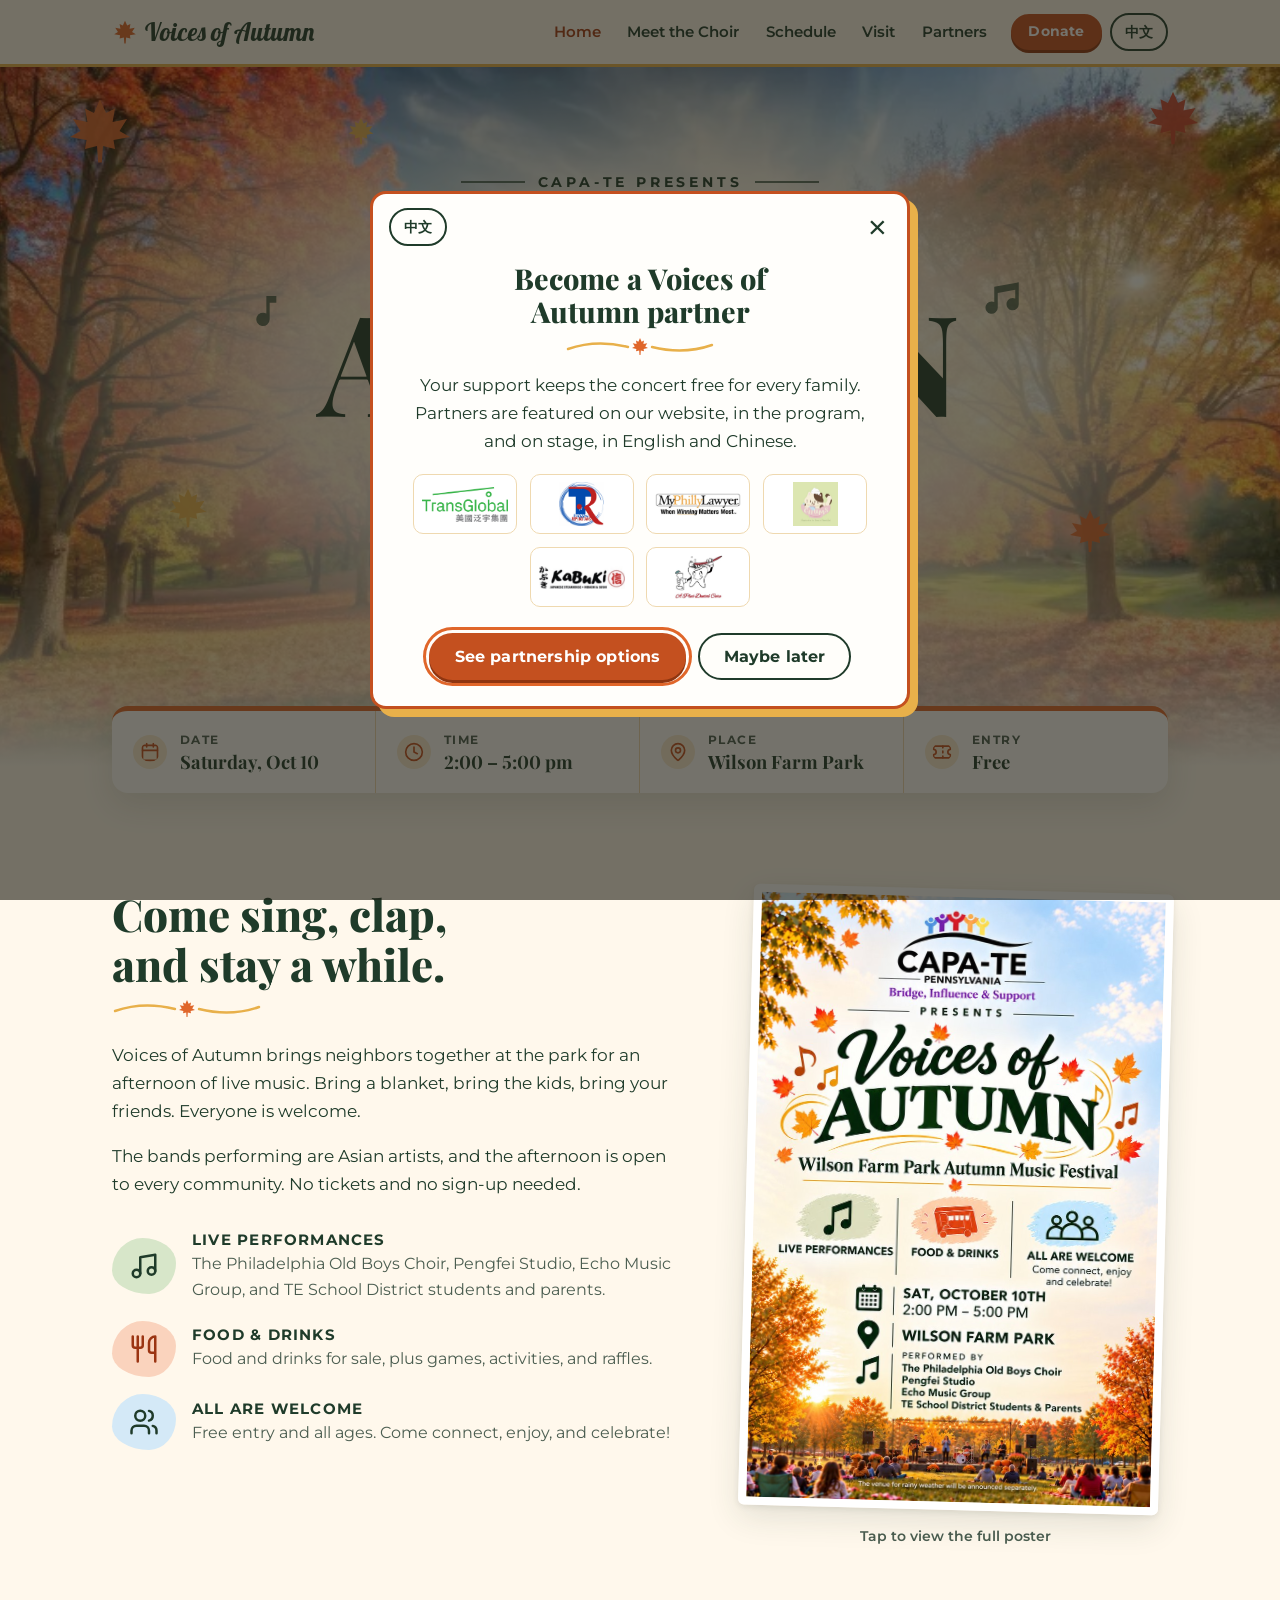
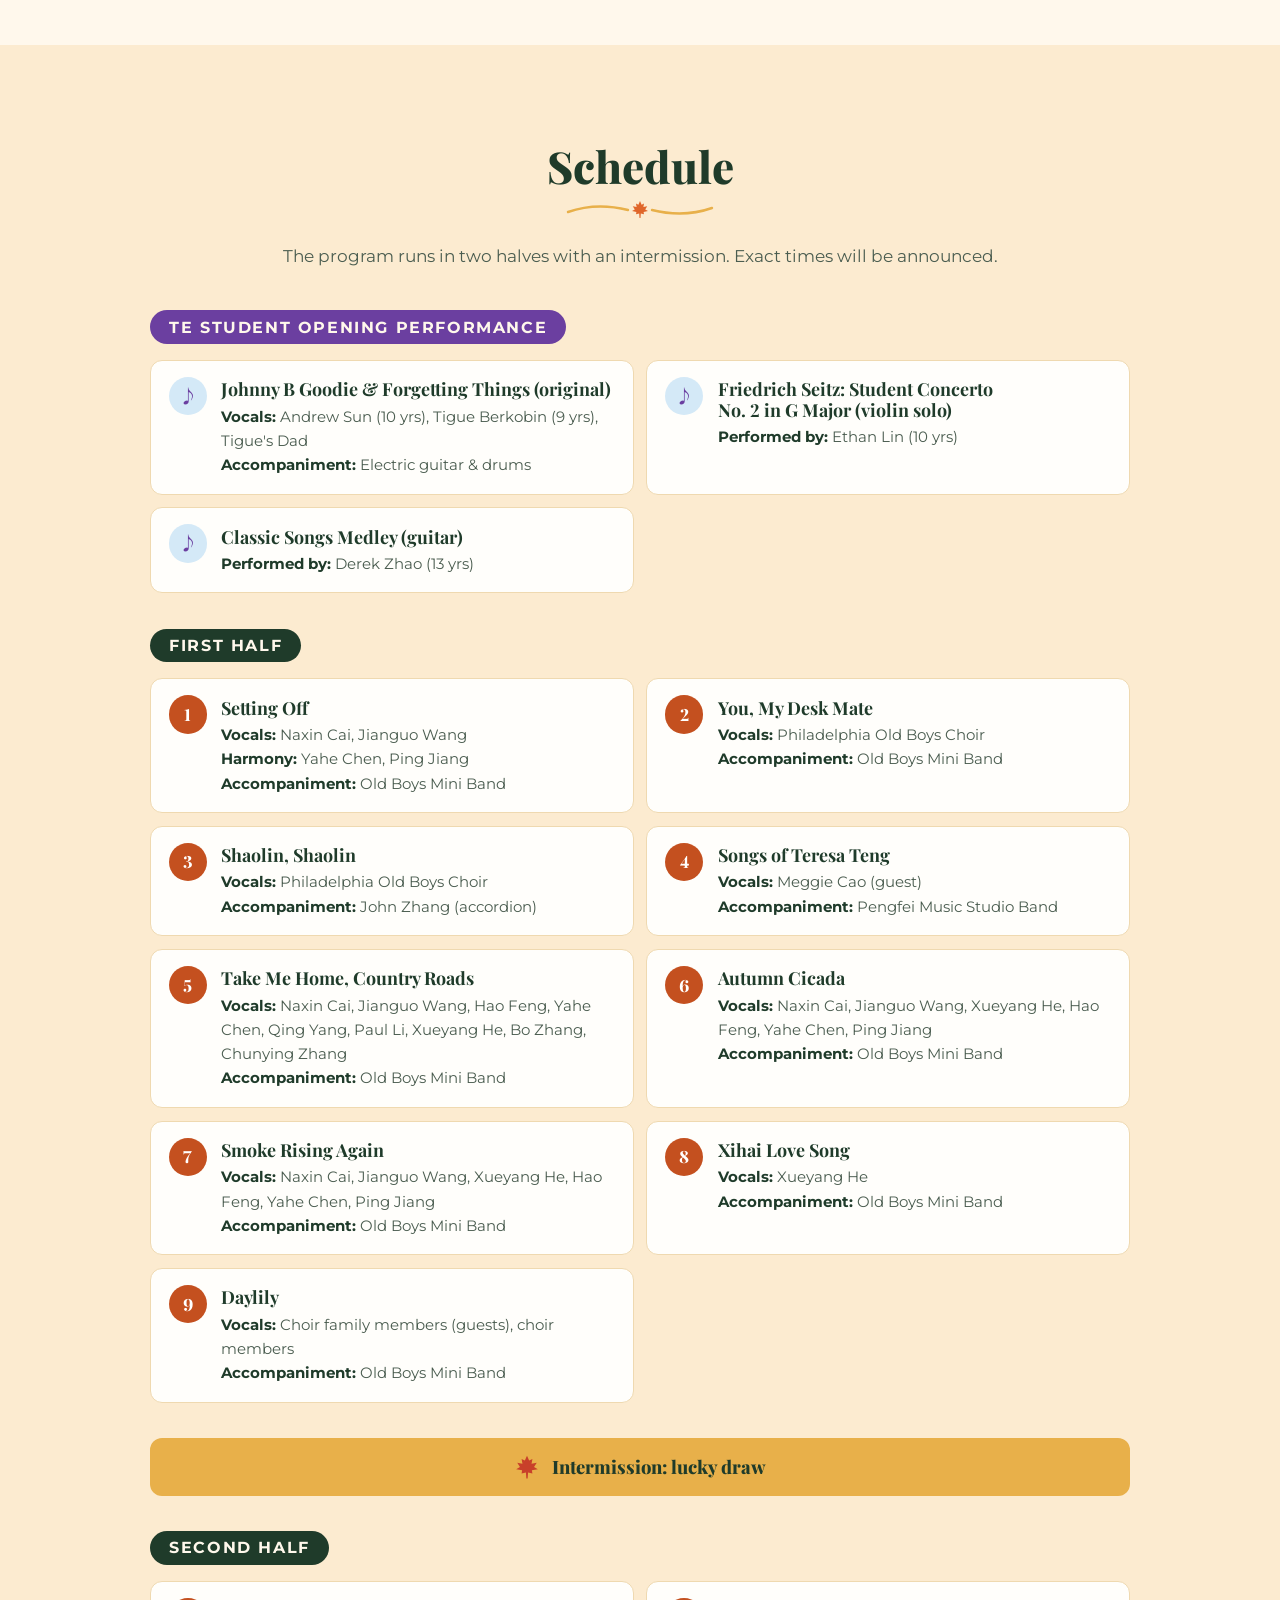
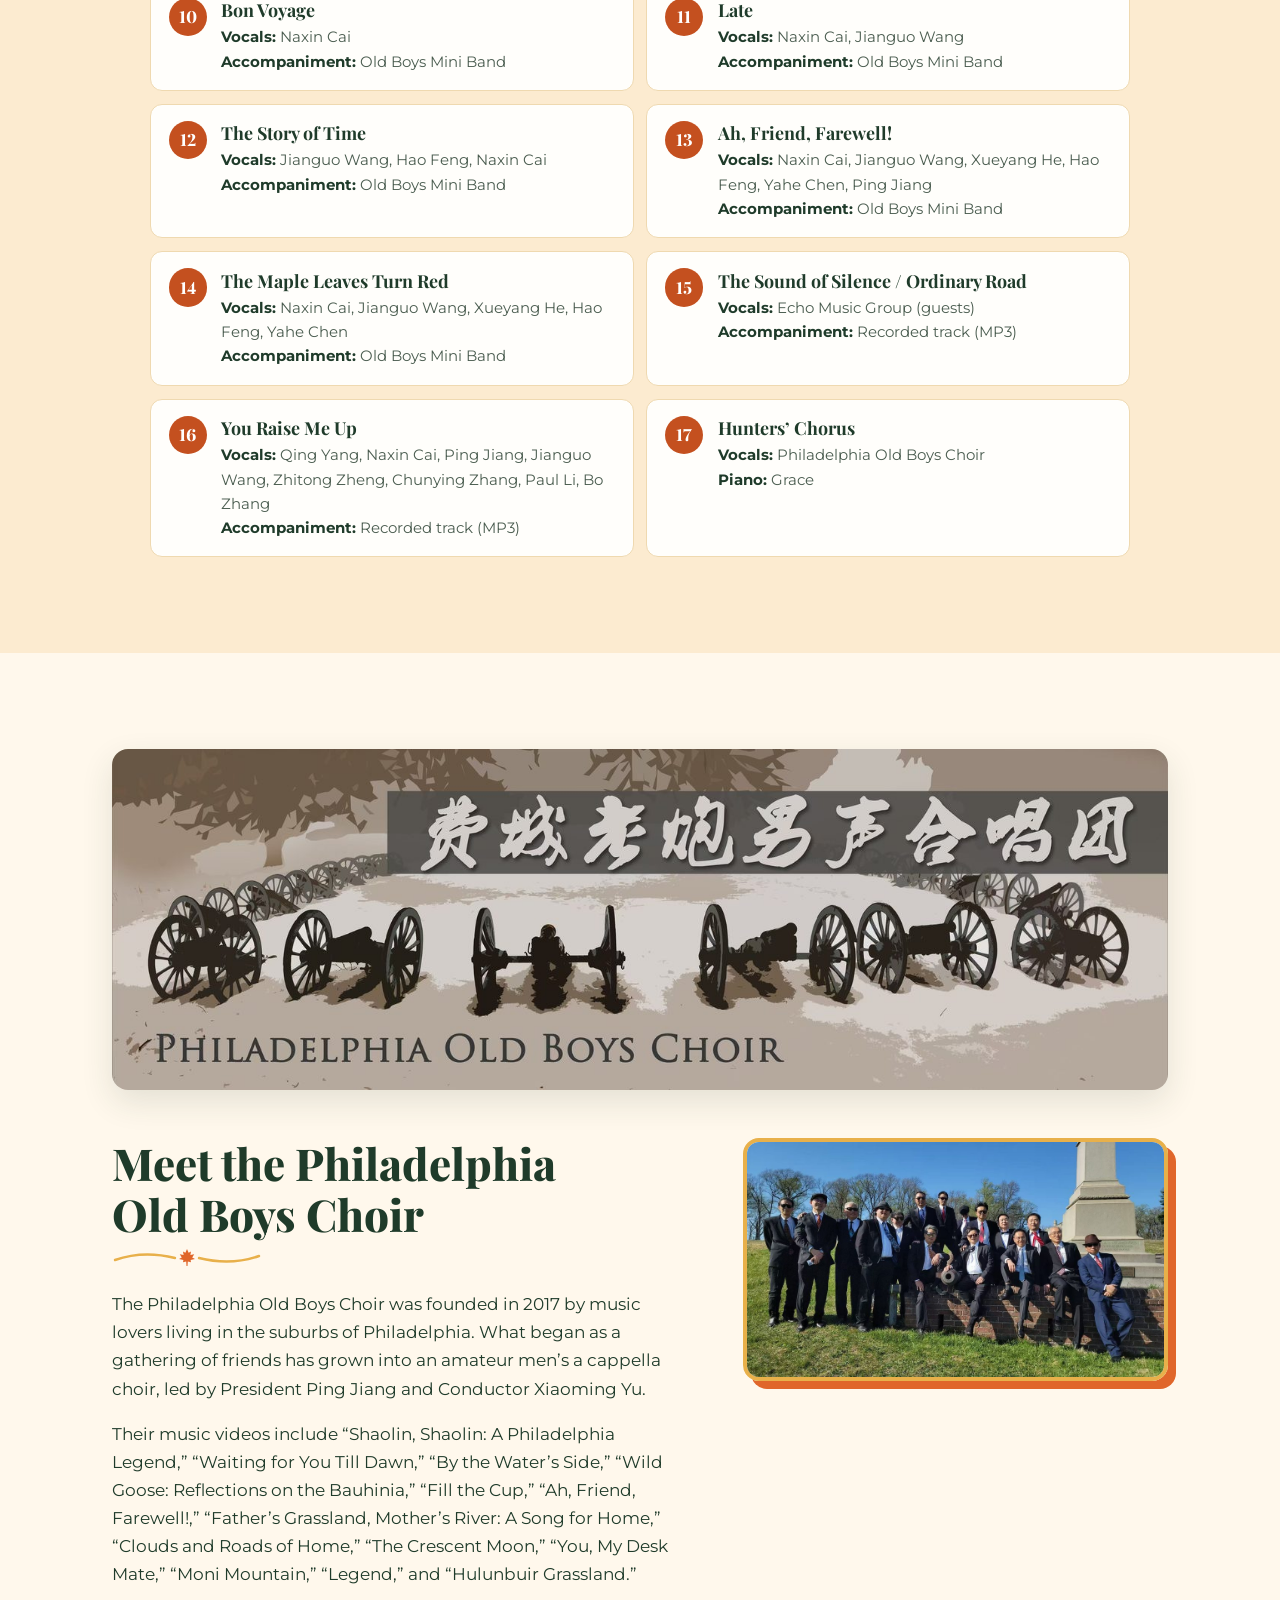
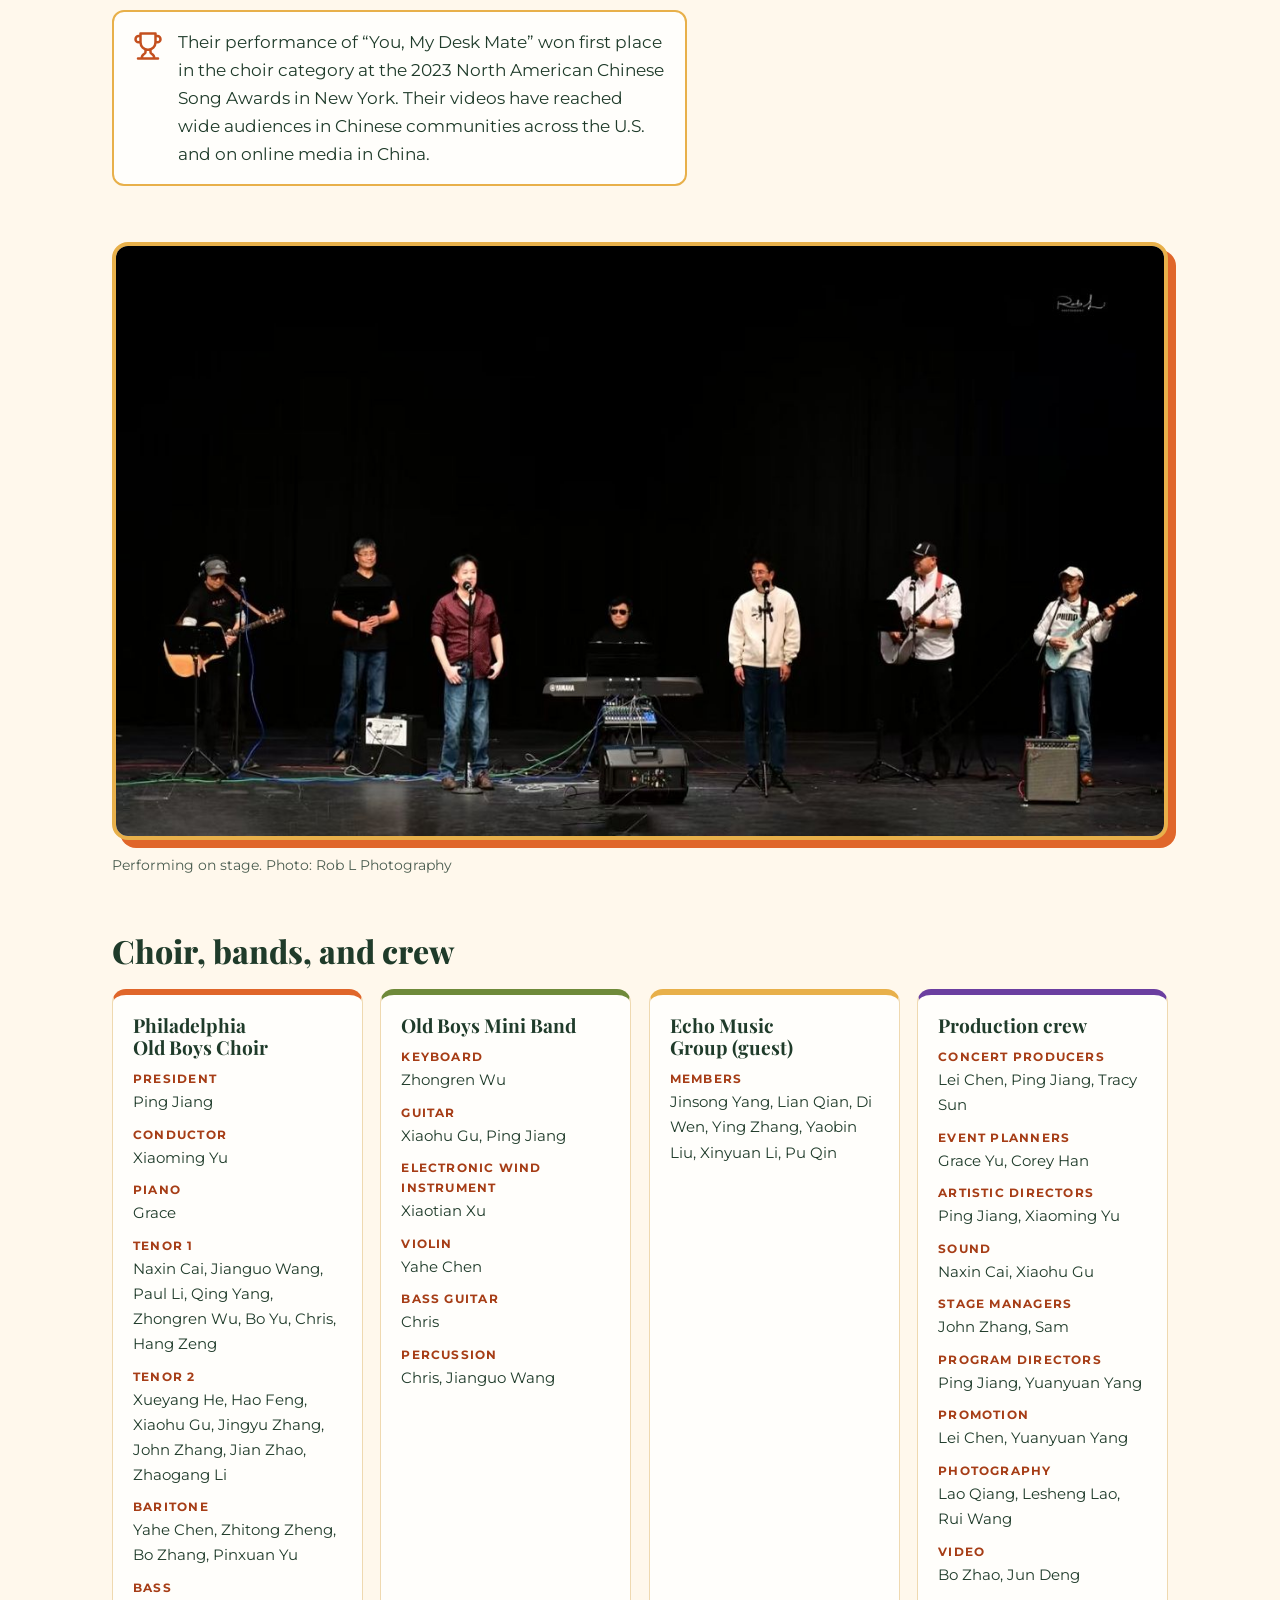
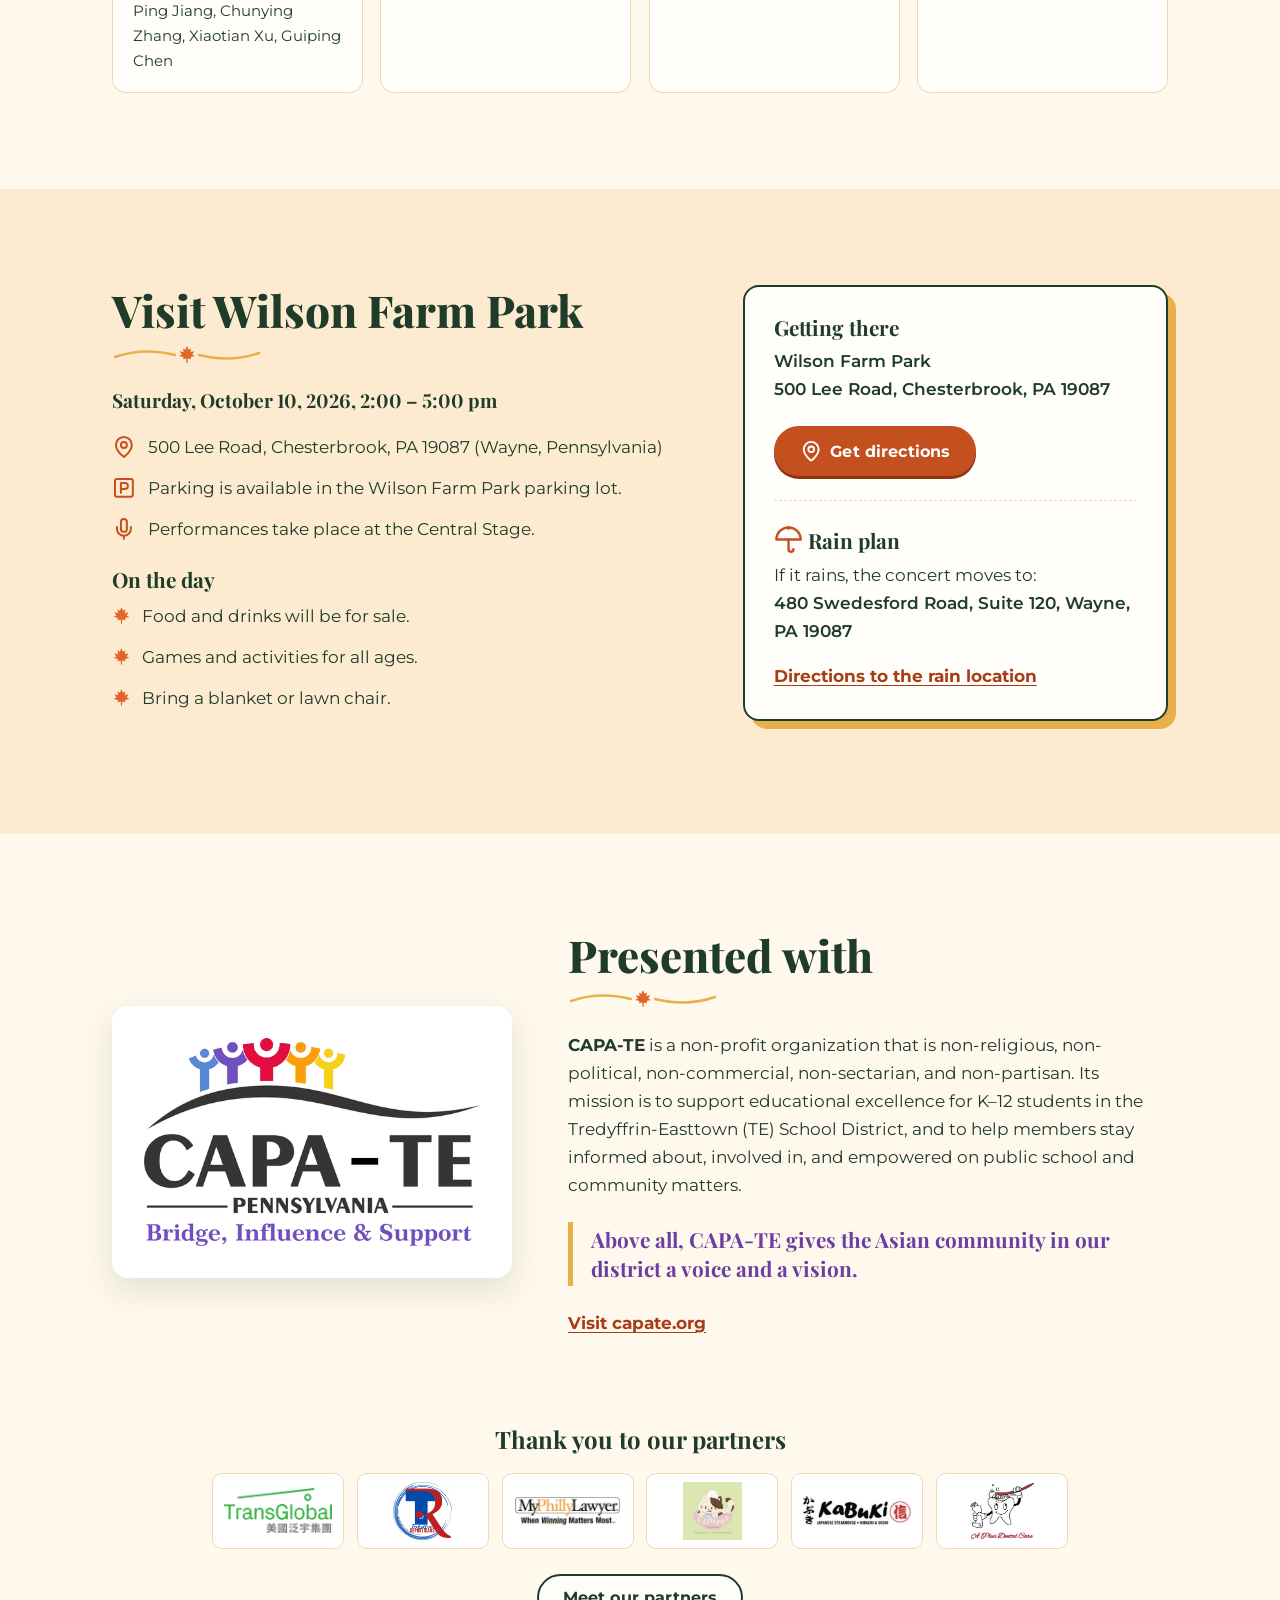
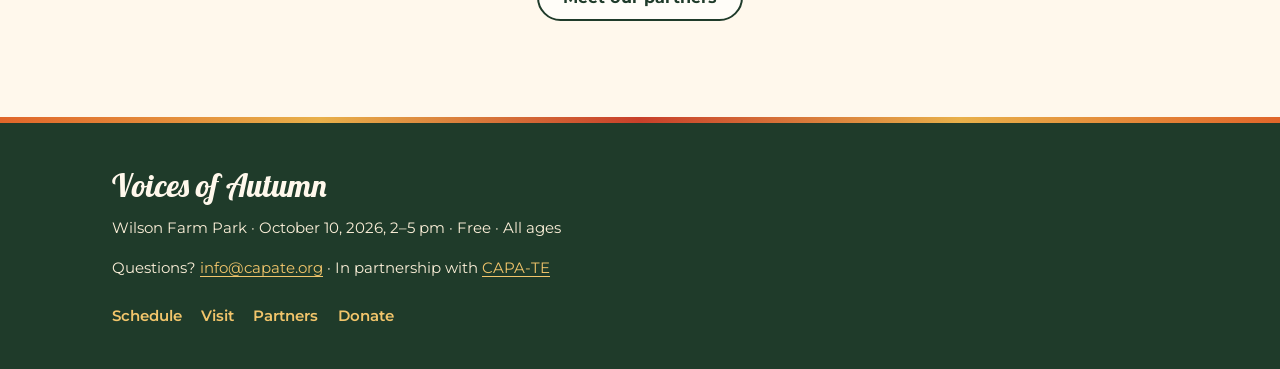
==== index.html @ 76d1da3c "Rebuild Voices of Autumn site as a bilingual static mini-site Rebuilds the single-file event page as" ====
<!DOCTYPE html>
<html lang="en">
<head>
<meta charset="utf-8">
<meta name="viewport" content="width=device-width, initial-scale=1">
<title data-i18n="title.home">Voices of Autumn – Community Concert at Wilson Farm Park</title>
<meta name="description" content="Voices of Autumn: a free community concert for all ages at Wilson Farm Park, Chesterbrook PA. Saturday, October 10, 2026, 2–5 pm. Presented by CAPA-TE.">
<meta property="og:type" content="website">
<meta property="og:title" content="Voices of Autumn – Free Community Concert">
<meta property="og:description" content="Sat, Oct 10, 2026, 2–5 pm at Wilson Farm Park, Chesterbrook PA. Free for all ages. Presented by CAPA-TE.">
<meta property="og:image" content="https://capate.org/voices-of-autumn/images/poster.jpg">
<meta name="twitter:card" content="summary_large_image">
<meta name="theme-color" content="#fff8ec">
<link rel="icon" href="images/favicon.svg" type="image/svg+xml">
<script>
  (function (d) {
    d.classList.add('js');
    try {
      var l = new URLSearchParams(location.search).get('lang') || localStorage.getItem('voa-lang');
      if (l === 'zh') { d.lang = 'zh-Hans'; d.classList.add('i18n-wait'); setTimeout(function () { d.classList.remove('i18n-wait'); }, 1500); }
    } catch (e) {}
  })(document.documentElement);
</script>
<link rel="preconnect" href="https://fonts.googleapis.com">
<link rel="preconnect" href="https://fonts.gstatic.com" crossorigin>
<link rel="stylesheet" href="https://fonts.googleapis.com/css2?family=Lobster&family=Ma+Shan+Zheng&family=Montserrat:wght@400;500;600;700&family=Noto+Serif+SC:wght@600;700;900&family=Playfair+Display:wght@700;800;900&display=swap">
<link rel="stylesheet" href="css/style.css">
<script src="js/i18n.js" defer></script>
<script src="js/program.js" defer></script>
<script src="js/main.js" defer></script>
</head>
<body data-page="home">
<svg width="0" height="0" style="position:absolute" aria-hidden="true" focusable="false">
  <symbol id="i-leaf" viewBox="0 0 24 24"><path d="M12 1.5L14 6L17 4.5L16.2 9L21 8L18.5 12L22 14L16.5 15L17 18L13 17L12.6 22.5H11.4L11 17L7 18L7.5 15L2 14L5.5 12L3 8L7.8 9L7 4.5L10 6Z"/></symbol>
  <symbol id="i-note" viewBox="0 0 24 24"><path d="M14 3v10.55A4 4 0 1 0 16 17V7h4V3z"/></symbol>
  <symbol id="i-notes" viewBox="0 0 24 24"><path d="M21 3v12.5a3.5 3.5 0 1 1-2-3.16V7.3L9 9.1v8.4a3.5 3.5 0 1 1-2-3.16V5.5z"/></symbol>
  <symbol id="i-cal" viewBox="0 0 24 24" fill="none" stroke="currentColor" stroke-width="2" stroke-linecap="round" stroke-linejoin="round"><rect width="18" height="18" x="3" y="4" rx="2"/><path d="M16 2v4M8 2v4M3 10h18"/></symbol>
  <symbol id="i-clock" viewBox="0 0 24 24" fill="none" stroke="currentColor" stroke-width="2" stroke-linecap="round" stroke-linejoin="round"><circle cx="12" cy="12" r="10"/><path d="M12 6v6l4 2"/></symbol>
  <symbol id="i-pin" viewBox="0 0 24 24" fill="none" stroke="currentColor" stroke-width="2" stroke-linecap="round" stroke-linejoin="round"><path d="M20 10c0 5-5.5 10.2-7.4 11.8a1 1 0 0 1-1.2 0C9.5 20.2 4 15 4 10a8 8 0 0 1 16 0"/><circle cx="12" cy="10" r="3"/></symbol>
  <symbol id="i-ticket" viewBox="0 0 24 24" fill="none" stroke="currentColor" stroke-width="2" stroke-linecap="round" stroke-linejoin="round"><path d="M2 9a3 3 0 0 1 0 6v2a2 2 0 0 0 2 2h16a2 2 0 0 0 2-2v-2a3 3 0 0 1 0-6V7a2 2 0 0 0-2-2H4a2 2 0 0 0-2 2Z"/><path d="M13 5v2M13 17v2M13 11v2"/></symbol>
  <symbol id="i-music" viewBox="0 0 24 24" fill="none" stroke="currentColor" stroke-width="2" stroke-linecap="round" stroke-linejoin="round"><path d="M9 18V5l12-2v13"/><circle cx="6" cy="18" r="3"/><circle cx="18" cy="16" r="3"/></symbol>
  <symbol id="i-food" viewBox="0 0 24 24" fill="none" stroke="currentColor" stroke-width="2" stroke-linecap="round" stroke-linejoin="round"><path d="M3 2v7c0 1.1.9 2 2 2h4a2 2 0 0 0 2-2V2M7 2v20M21 15V2a5 5 0 0 0-5 5v6c0 1.1.9 2 2 2h3Zm0 0v7"/></symbol>
  <symbol id="i-people" viewBox="0 0 24 24" fill="none" stroke="currentColor" stroke-width="2" stroke-linecap="round" stroke-linejoin="round"><path d="M16 21v-2a4 4 0 0 0-4-4H6a4 4 0 0 0-4 4v2"/><circle cx="9" cy="7" r="4"/><path d="M22 21v-2a4 4 0 0 0-3-3.87M16 3.13a4 4 0 0 1 0 7.75"/></symbol>
  <symbol id="i-menu" viewBox="0 0 24 24" fill="none" stroke="currentColor" stroke-width="2.4" stroke-linecap="round"><path d="M4 6h16M4 12h16M4 18h16"/></symbol>
  <symbol id="i-park" viewBox="0 0 24 24" fill="none" stroke="currentColor" stroke-width="2" stroke-linecap="round" stroke-linejoin="round"><rect width="18" height="18" x="3" y="3" rx="2"/><path d="M9 17V7h4a3 3 0 0 1 0 6H9"/></symbol>
  <symbol id="i-mic" viewBox="0 0 24 24" fill="none" stroke="currentColor" stroke-width="2" stroke-linecap="round" stroke-linejoin="round"><path d="M12 2a3 3 0 0 0-3 3v7a3 3 0 0 0 6 0V5a3 3 0 0 0-3-3Z"/><path d="M19 10v2a7 7 0 0 1-14 0v-2M12 19v3"/></symbol>
  <symbol id="i-trophy" viewBox="0 0 24 24" fill="none" stroke="currentColor" stroke-width="2" stroke-linecap="round" stroke-linejoin="round"><path d="M6 9H4.5a2.5 2.5 0 0 1 0-5H6M18 9h1.5a2.5 2.5 0 0 0 0-5H18M4 22h16M10 14.66V17c0 .55-.47.98-.97 1.21C7.85 18.75 7 20.24 7 22M14 14.66V17c0 .55.47.98.97 1.21C16.15 18.75 17 20.24 17 22M18 2H6v7a6 6 0 0 0 12 0V2Z"/></symbol>
  <symbol id="i-umbrella" viewBox="0 0 24 24" fill="none" stroke="currentColor" stroke-width="2" stroke-linecap="round" stroke-linejoin="round"><path d="M22 12a10 10 0 0 0-20 0Z"/><path d="M12 12v8a2 2 0 0 0 4 0M12 2v1"/></symbol>
  <symbol id="i-ext" viewBox="0 0 24 24" fill="none" stroke="currentColor" stroke-width="2" stroke-linecap="round" stroke-linejoin="round"><path d="M15 3h6v6M10 14 21 3M18 13v6a2 2 0 0 1-2 2H5a2 2 0 0 1-2-2V8a2 2 0 0 1 2-2h6"/></symbol>
  <symbol id="i-heart" viewBox="0 0 24 24"><path d="M19 14c1.49-1.46 3-3.21 3-5.5A5.5 5.5 0 0 0 16.5 3c-1.76 0-3 .5-4.5 2-1.5-1.5-2.74-2-4.5-2A5.5 5.5 0 0 0 2 8.5c0 2.3 1.5 4.05 3 5.5l7 7Z"/></symbol>
</svg>

<a class="skip" href="#main" data-i18n="skip">Skip to content</a>

<nav class="site-nav" aria-label="Main">
  <div class="wrap nav-inner">
    <a class="brand" href="#top"><svg aria-hidden="true"><use href="#i-leaf"/></svg><span data-i18n="brand">Voices of Autumn</span></a>
    <ul class="nav-links" id="nav-links">
      <li><a href="#top" aria-current="page" data-i18n="nav.home">Home</a></li>
      <li><a href="#choir" data-i18n="nav.choir">Meet the Choir</a></li>
      <li><a href="#schedule" data-i18n="nav.schedule">Schedule</a></li>
      <li><a href="#visit" data-i18n="nav.visit">Visit</a></li>
      <li><a href="partners.html" data-i18n="nav.partners">Partners</a></li>
      <li class="nav-donate"><a href="donate.html" data-i18n="nav.donate">Donate</a></li>
    </ul>
    <div class="nav-actions">
      <a class="btn btn-sm" href="donate.html" data-i18n="nav.donate">Donate</a>
      <button type="button" class="lang-btn" data-lang-toggle lang="zh-Hans" title="Switch language / 切换语言">中文</button>
      <button type="button" class="menu-btn" aria-expanded="false" aria-controls="nav-links"><svg aria-hidden="true"><use href="#i-menu"/></svg><span class="menu-label" data-i18n="nav.menu">Menu</span></button>
    </div>
  </div>
</nav>

<header class="hero" id="top">
  <div class="decor" aria-hidden="true">
    <svg style="--s:72px;--c:#e0662a;--r:-25deg;--t:8s;left:5%;top:4%"><use href="#i-leaf"/></svg>
    <svg class="hide-sm" style="--s:44px;--c:#e8b04a;--r:30deg;--d:-2s;left:13%;top:60%"><use href="#i-leaf"/></svg>
    <svg style="--s:60px;--c:#c8402a;--r:20deg;--d:-4s;--t:9s;right:6%;top:3%"><use href="#i-leaf"/></svg>
    <svg class="hide-sm" style="--s:48px;--c:#e0662a;--r:-10deg;--d:-1s;right:13%;top:63%"><use href="#i-leaf"/></svg>
    <svg class="hide-sm" style="--s:30px;--c:#e8b04a;--r:60deg;--d:-3s;left:27%;top:7%"><use href="#i-leaf"/></svg>
    <svg class="hide-sm" style="--s:28px;--c:#c8402a;--r:-40deg;--d:-5s;right:29%;top:84%"><use href="#i-leaf"/></svg>
    <svg class="note hide-sm" style="--s:40px;--r:-10deg;--t:6s;left:19%;top:32%"><use href="#i-note"/></svg>
    <svg class="note hide-sm" style="--s:42px;--r:8deg;--d:-3s;right:20%;top:30%"><use href="#i-notes"/></svg>
  </div>
  <div class="wrap hero-inner">
    <p class="eyebrow" data-i18n="hero.eyebrow">CAPA-TE presents</p>
    <h1 class="title"><span class="t-script" data-i18n="hero.t1">Voices of</span> <span class="t-serif" data-i18n="hero.t2">Autumn</span></h1>
    <p class="hero-sub" data-i18n="hero.sub">Wilson Farm Park Autumn Music Festival</p>
    <p class="lead" data-i18n="hero.lead">A free community concert for all ages.</p>
    <div class="cta">
      <a class="btn" href="#schedule" data-i18n="hero.cta1">See the schedule</a>
      <a class="btn btn-outline" href="donate.html" data-i18n="hero.cta2">Support the concert</a>
    </div>
  </div>
</header>

<main id="main">
  <div class="wrap">
    <ul class="facts" aria-label="Event details" data-i18n-attr="aria-label:facts.label">
      <li><svg class="ic" aria-hidden="true"><use href="#i-cal"/></svg><span><span class="k" data-i18n="facts.date">Date</span><strong class="v" data-i18n="facts.dateVal">Saturday, Oct 10</strong></span></li>
      <li><svg class="ic" aria-hidden="true"><use href="#i-clock"/></svg><span><span class="k" data-i18n="facts.time">Time</span><strong class="v" data-i18n="facts.timeVal">2:00 – 5:00 pm</strong></span></li>
      <li><svg class="ic" aria-hidden="true"><use href="#i-pin"/></svg><span><span class="k" data-i18n="facts.place">Place</span><strong class="v" data-i18n="facts.placeVal">Wilson Farm Park</strong></span></li>
      <li><svg class="ic" aria-hidden="true"><use href="#i-ticket"/></svg><span><span class="k" data-i18n="facts.entry">Entry</span><strong class="v" data-i18n="facts.entryVal">Free</strong></span></li>
    </ul>
  </div>

  <section aria-labelledby="intro-h">
    <div class="wrap split">
      <div>
        <h2 id="intro-h" data-i18n="intro.h">Come sing, clap, and stay a while.</h2>
        <p data-i18n="intro.p1">Voices of Autumn brings neighbors together at the park for an afternoon of live music. Bring a blanket, bring the kids, bring your friends. Everyone is welcome.</p>
        <p data-i18n="intro.p2">The bands performing are Asian artists, and the afternoon is open to every community. No tickets and no sign-up needed.</p>
        <ul class="features">
          <li><span class="blob green"><svg class="ic" aria-hidden="true"><use href="#i-music"/></svg></span><div><h3 data-i18n="feat.live">Live performances</h3><p data-i18n="feat.liveText">The Philadelphia Old Boys Choir, Pengfei Studio, Echo Music Group, and TE School District students and parents.</p></div></li>
          <li><span class="blob peach"><svg class="ic" aria-hidden="true"><use href="#i-food"/></svg></span><div><h3 data-i18n="feat.food">Food &amp; drinks</h3><p data-i18n="feat.foodText">Food and drinks for sale, plus games, activities, and raffles.</p></div></li>
          <li><span class="blob sky"><svg class="ic" aria-hidden="true"><use href="#i-people"/></svg></span><div><h3 data-i18n="feat.all">All are welcome</h3><p data-i18n="feat.allText">Free entry and all ages. Come connect, enjoy, and celebrate!</p></div></li>
        </ul>
      </div>
      <figure class="poster">
        <a href="images/poster.jpg" target="_blank" rel="noopener">
          <img src="images/poster.jpg" width="820" height="1227" alt="Event poster: CAPA-TE presents Voices of Autumn, the Wilson Farm Park Autumn Music Festival, Saturday October 10th, 2:00–5:00 PM, performed by the Philadelphia Old Boys Choir, Pengfei Studio, Echo Music Group, and TE School District students and parents" data-i18n-attr="alt:img.poster">
        </a>
        <figcaption data-i18n="poster.caption">Tap to view the full poster</figcaption>
      </figure>
    </div>
  </section>

  <section class="alt" id="schedule" aria-labelledby="schedule-h">
    <div class="wrap">
      <div class="sec-head center">
        <h2 id="schedule-h" data-i18n="sched.h">Schedule</h2>
        <p data-i18n="sched.p">The program runs in two halves with an intermission. Exact times will be announced.</p>
      </div>
      <div class="program" id="program">
        <noscript><p class="center" data-i18n="sched.noscript">Please turn on JavaScript to see the full program.</p></noscript>
      </div>
    </div>
  </section>

  <section id="choir" aria-labelledby="choir-h">
    <div class="wrap">
      <figure class="choir-banner">
        <img src="images/choir-banner.jpg" width="1400" height="452" loading="lazy" alt="Philadelphia Old Boys Choir banner, with the choir name in Chinese and English over a row of historic cannons" data-i18n-attr="alt:img.banner">
      </figure>
      <div class="split">
        <div>
          <h2 id="choir-h" data-i18n="choir.h">Meet the Philadelphia Old Boys Choir</h2>
          <p data-i18n="choir.p1">The Philadelphia Old Boys Choir was founded in 2017 by music lovers living in the suburbs of Philadelphia. What began as a gathering of friends has grown into an amateur men’s a cappella choir, led by President Ping Jiang and Conductor Xiaoming Yu.</p>
          <p data-i18n="choir.p2">Their music videos include “Shaolin, Shaolin: A Philadelphia Legend,” “Waiting for You Till Dawn,” “By the Water’s Side,” “Wild Goose: Reflections on the Bauhinia,” “Fill the Cup,” “Ah, Friend, Farewell!,” “Father’s Grassland, Mother’s River: A Song for Home,” “Clouds and Roads of Home,” “The Crescent Moon,” “You, My Desk Mate,” “Moni Mountain,” “Legend,” and “Hulunbuir Grassland.”</p>
          <div class="callout">
            <svg aria-hidden="true"><use href="#i-trophy"/></svg>
            <p data-i18n="choir.p3">Their performance of “You, My Desk Mate” won first place in the choir category at the 2023 North American Chinese Song Awards in New York. Their videos have reached wide audiences in Chinese communities across the U.S. and on online media in China.</p>
          </div>
        </div>
        <figure class="photo">
          <img src="images/choir-group.jpg" width="1000" height="562" loading="lazy" alt="The whole Philadelphia Old Boys Choir in dark suits, posing together outdoors by a brick wall" data-i18n-attr="alt:img.group">
        </figure>
      </div>
      <figure class="photo wide">
        <img src="images/choir-band-stage.jpg" width="1200" height="675" loading="lazy" alt="The Philadelphia Old Boys Choir band performing on stage with guitars, keyboard and microphones" data-i18n-attr="alt:img.stage">
        <figcaption data-i18n="choir.credit">Performing on stage. Photo: Rob L Photography</figcaption>
      </figure>
      <h3 class="roster-h" data-i18n="roster.h">Choir, bands, and crew</h3>
      <div class="roster" id="roster"></div>
    </div>
  </section>

  <section class="alt" id="visit" aria-labelledby="visit-h">
    <div class="wrap split">
      <div>
        <h2 id="visit-h" data-i18n="visit.h">Visit Wilson Farm Park</h2>
        <p class="when" data-i18n="visit.when">Saturday, October 10, 2026, 2:00 – 5:00 pm</p>
        <ul class="info-list">
          <li><svg class="ic" aria-hidden="true"><use href="#i-pin"/></svg><span data-i18n="visit.addr">500 Lee Road, Chesterbrook, PA 19087 (Wayne, Pennsylvania)</span></li>
          <li><svg class="ic" aria-hidden="true"><use href="#i-park"/></svg><span data-i18n="visit.parking">Parking is available in the Wilson Farm Park parking lot.</span></li>
          <li><svg class="ic" aria-hidden="true"><use href="#i-mic"/></svg><span data-i18n="visit.stage">Performances take place at the Central Stage.</span></li>
        </ul>
        <h3 data-i18n="visit.dayH">On the day</h3>
        <ul class="checks">
          <li data-i18n="visit.d1">Food and drinks will be for sale.</li>
          <li data-i18n="visit.d2">Games and activities for all ages.</li>
          <li data-i18n="visit.d3">Bring a blanket or lawn chair.</li>
        </ul>
      </div>
      <aside class="card">
        <h3 data-i18n="visit.cardH">Getting there</h3>
        <p class="addr">Wilson Farm Park<br>500 Lee Road, Chesterbrook, PA 19087</p>
        <a class="btn" href="https://www.google.com/maps/search/?api=1&amp;query=Wilson+Farm+Park+500+Lee+Road+Chesterbrook+PA+19087" target="_blank" rel="noopener"><svg class="ic" aria-hidden="true"><use href="#i-pin"/></svg><span data-i18n="visit.directions">Get directions</span></a>
        <hr>
        <h3><svg class="ic" aria-hidden="true" style="vertical-align:-.25em;color:var(--maple-dk)"><use href="#i-umbrella"/></svg> <span data-i18n="visit.rainH">Rain plan</span></h3>
        <p><span data-i18n="visit.rainP">If it rains, the concert moves to:</span><br><span class="addr">480 Swedesford Road, Suite 120, Wayne, PA 19087</span></p>
        <a class="text-link" href="https://www.google.com/maps/search/?api=1&amp;query=480+Swedesford+Road+Suite+120+Wayne+PA+19087" target="_blank" rel="noopener" data-i18n="visit.rainLink">Directions to the rain location</a>
      </aside>
    </div>
  </section>

  <section aria-labelledby="pres-h">
    <div class="wrap split presented">
      <div class="logo-card">
        <img src="images/capate-logo.png" width="520" height="321" loading="lazy" alt="CAPA-TE Pennsylvania logo: Bridge, Influence &amp; Support" data-i18n-attr="alt:img.capate">
      </div>
      <div>
        <h2 id="pres-h" data-i18n="pres.h">Presented with</h2>
        <p data-i18n-html="pres.p"><strong>CAPA-TE</strong> is a non-profit organization that is non-religious, non-political, non-commercial, non-sectarian, and non-partisan. Its mission is to support educational excellence for K–12 students in the Tredyffrin-Easttown (TE) School District, and to help members stay informed about, involved in, and empowered on public school and community matters.</p>
        <p class="pull" data-i18n="pres.quote">Above all, CAPA-TE gives the Asian community in our district a voice and a vision.</p>
        <p><a class="text-link" href="https://capate.org/" target="_blank" rel="noopener" data-i18n="pres.link">Visit capate.org</a></p>
      </div>
    </div>
    <div class="wrap thanks">
      <h3 data-i18n="thanks.h">Thank you to our partners</h3>
      <div class="partner-strip" data-partner-strip></div>
      <a class="btn btn-outline" href="partners.html" data-i18n="thanks.btn">Meet our partners</a>
    </div>
  </section>
</main>

<footer class="site-foot">
  <div class="wrap">
    <p class="foot-brand" data-i18n="brand">Voices of Autumn</p>
    <p data-i18n="foot.l1">Wilson Farm Park · October 10, 2026, 2–5 pm · Free · All ages</p>
    <p data-i18n-html="foot.l2">Questions? <a href="mailto:info@capate.org">info@capate.org</a> · In partnership with <a href="https://capate.org/">CAPA-TE</a></p>
    <ul class="foot-links">
      <li><a href="#schedule" data-i18n="nav.schedule">Schedule</a></li>
      <li><a href="#visit" data-i18n="nav.visit">Visit</a></li>
      <li><a href="partners.html" data-i18n="nav.partners">Partners</a></li>
      <li><a href="donate.html" data-i18n="nav.donate">Donate</a></li>
    </ul>
  </div>
</footer>
</body>
</html>
---- css/style.css ----
/* Voices of Autumn — styles matched to the event poster
   (sky-to-cream sunlight, forest-green lettering, maple orange, gold swashes) */

:root {
  --bg: #fff8ec;
  --bg-alt: #fcebd0;
  --card: #fffefb;
  --ink: #1f3b2a;
  --ink-soft: #4b5d50;
  --maple: #e0662a;
  --maple-dk: #c4501f;
  --link: #a63d16;
  --red: #c8402a;
  --gold: #e8b04a;
  --gold-soft: #f6dca0;
  --purple: #6b3fa0;
  --line: #efd9b0;
  --tint-green: #d7e6c9;
  --tint-peach: #fad3bd;
  --tint-sky: #d4e9f7;
  --radius: 16px;
  --shadow: 0 12px 32px rgba(31, 59, 42, .12);
  --f-body: "Montserrat", "PingFang SC", "Hiragino Sans GB", "Microsoft YaHei", "Noto Sans SC", system-ui, sans-serif;
  --f-display: "Playfair Display", "Noto Serif SC", "Songti SC", Georgia, serif;
  --f-script: "Lobster", "Ma Shan Zheng", cursive;
  --nav-h: 64px;
  color-scheme: light;
}

/* ---------- base ---------- */
*, *::before, *::after { box-sizing: border-box; }
html { scroll-behavior: smooth; -webkit-text-size-adjust: 100%; }
@media (prefers-reduced-motion: reduce) { html { scroll-behavior: auto; } }
.i18n-wait body { visibility: hidden; }
body {
  margin: 0;
  background: var(--bg);
  color: var(--ink);
  font: 400 1.0625rem/1.65 var(--f-body);
  overflow-wrap: break-word;
}
html[lang^="zh"] body { line-height: 1.8; }
html[lang^="zh"] h1, html[lang^="zh"] h2 { word-break: keep-all; }
img { max-width: 100%; height: auto; display: block; }
a { color: var(--link); text-underline-offset: 3px; }
a:hover { color: var(--red); }
:focus-visible { outline: 3px solid var(--maple); outline-offset: 3px; border-radius: 4px; }
[id] { scroll-margin-top: calc(var(--nav-h) + 16px); }
h1, h2, h3, h4 { font-family: var(--f-display); color: var(--ink); line-height: 1.15; margin: 0 0 .5em; text-wrap: balance; font-variant-numeric: lining-nums; }
h2 { font-size: clamp(1.9rem, 4.2vw, 2.75rem); font-weight: 800; }
h2::after {
  content: "";
  display: block;
  width: 150px;
  height: 20px;
  margin-top: .55rem;
  background: url("../images/swash.svg") left center / contain no-repeat;
}
.center h2::after { margin-inline: auto; }
h3 { font-size: 1.3rem; font-weight: 700; }
h4 { font-size: 1.08rem; font-weight: 700; }
h2.h3 { font-size: 1.3rem; font-weight: 700; }
h2.h3::after { display: none; }
p { margin: 0 0 1em; }
.sr-only {
  position: absolute; width: 1px; height: 1px; padding: 0; margin: -1px;
  overflow: hidden; clip: rect(0 0 0 0); white-space: nowrap; border: 0;
}
.skip {
  position: absolute; left: 1rem; top: -4rem; z-index: 100;
  background: var(--ink); color: #fff; padding: .6rem 1rem; border-radius: 8px;
}
.skip:focus { top: .75rem; color: #fff; }

.wrap { max-width: 1120px; margin-inline: auto; padding-inline: clamp(16px, 4vw, 32px); }
section { padding-block: clamp(3.5rem, 8vw, 6rem); }
.alt { background: var(--bg-alt); }
.center { text-align: center; }
.sec-head { max-width: 720px; margin: 0 auto 2.5rem; }
.sec-head p { color: var(--ink-soft); }
.split { display: grid; grid-template-columns: 1.15fr .85fr; gap: clamp(2rem, 5vw, 3.5rem); align-items: start; }
@media (max-width: 820px) { .split { grid-template-columns: 1fr; } }

.ic { width: 1.4em; height: 1.4em; flex: none; }
svg.fill { fill: currentColor; }

/* ---------- buttons ---------- */
.btn {
  display: inline-flex; align-items: center; justify-content: center; gap: .5em;
  background: var(--maple-dk); color: #fff;
  border: 2px solid var(--maple-dk); border-radius: 999px;
  padding: .75em 1.5em;
  font: 700 1rem/1.2 var(--f-body); letter-spacing: .01em;
  text-decoration: none; cursor: pointer;
  box-shadow: 0 3px 0 #8f3510;
  transition: transform .15s ease, background-color .15s ease;
}
.btn:hover { background: var(--red); border-color: var(--red); color: #fff; transform: translateY(-1px); }
.btn:active { transform: translateY(1px); box-shadow: 0 1px 0 #8f3510; }
.btn-outline { background: rgba(255, 254, 251, .85); color: var(--ink); border-color: var(--ink); box-shadow: none; }
.btn-outline:hover { background: var(--ink); border-color: var(--ink); color: #fff; }
.btn-sm { padding: .5em 1.1em; font-size: .9rem; }
.lang-btn {
  display: inline-flex; align-items: center; justify-content: center;
  min-height: 38px; padding: .35em .9em;
  background: transparent; color: var(--ink);
  border: 2px solid var(--ink); border-radius: 999px;
  font: 700 .9rem/1 var(--f-body); cursor: pointer;
}
.lang-btn:hover { background: var(--ink); color: #fff; }
.text-link { font-weight: 700; }

/* ---------- nav ---------- */
.site-nav {
  position: sticky; top: 0; z-index: 50;
  background: rgba(255, 248, 236, .95);
  -webkit-backdrop-filter: saturate(1.4) blur(10px);
  backdrop-filter: saturate(1.4) blur(10px);
  border-bottom: 3px solid var(--gold);
}
.nav-inner { position: relative; display: flex; align-items: center; gap: .75rem; min-height: var(--nav-h); }
.brand {
  display: inline-flex; align-items: center; gap: .45rem;
  margin-right: auto;
  font: 400 1.55rem/1 var(--f-script); color: var(--ink);
  text-decoration: none; white-space: nowrap;
}
.brand:hover { color: var(--ink); }
.brand svg { width: 26px; height: 26px; fill: var(--maple); }
.nav-links { display: flex; align-items: center; gap: .15rem; list-style: none; margin: 0; padding: 0; }
.nav-links a {
  display: block; padding: .5rem .75rem; border-radius: 999px;
  font-weight: 600; font-size: .95rem; color: var(--ink); text-decoration: none; white-space: nowrap;
}
.nav-links a:hover { background: var(--bg-alt); color: var(--ink); }
.nav-links a[aria-current="page"] { color: var(--link); }
.nav-links .nav-donate { display: none; }
.nav-actions { display: flex; align-items: center; gap: .5rem; }
.menu-btn {
  display: none; align-items: center; gap: .35rem;
  min-height: 38px; padding: .35em .7em;
  background: var(--ink); color: #fff; border: 0; border-radius: 999px;
  font: 700 .9rem/1 var(--f-body); cursor: pointer;
}
.menu-btn svg { width: 18px; height: 18px; }

@media (max-width: 980px) {
  .js .menu-btn { display: inline-flex; }
  .js .nav-links {
    display: none;
    position: absolute; left: 0; right: 0; top: calc(100% + 3px);
    flex-direction: column; align-items: stretch; gap: 0;
    padding: .5rem clamp(16px, 4vw, 32px) 1rem;
    background: var(--bg); border-bottom: 3px solid var(--gold);
    box-shadow: 0 16px 24px rgba(31, 59, 42, .12);
  }
  .js .site-nav.open .nav-links { display: flex; }
  .js .nav-links a { padding: .8rem .5rem; border-radius: 8px; font-size: 1.05rem; border-bottom: 1px solid var(--line); }
  html:not(.js) .nav-inner { flex-wrap: wrap; padding-bottom: .5rem; }
  html:not(.js) .nav-links { order: 3; width: 100%; flex-wrap: wrap; }
}
@media (max-width: 440px) {
  .brand { font-size: 1.3rem; }
  .brand svg { display: none; }
  .nav-actions .btn { display: none; }
  .nav-links .nav-donate { display: block; }
  .menu-btn .menu-label { position: absolute; width: 1px; height: 1px; overflow: hidden; clip: rect(0 0 0 0); white-space: nowrap; }
}

/* ---------- decorative leaves & notes ---------- */
.decor { position: absolute; inset: 0; pointer-events: none; z-index: 0; }
.decor svg { position: absolute; width: var(--s, 40px); height: var(--s, 40px); fill: var(--c, var(--maple)); opacity: .92; }
.decor .note { fill: var(--ink); opacity: .7; }
@media (prefers-reduced-motion: no-preference) {
  .decor svg { animation: sway var(--t, 7s) ease-in-out var(--d, 0s) infinite alternate; }
}
@keyframes sway {
  from { transform: translate(0, 0) rotate(var(--r, 0deg)); }
  to { transform: translate(-10px, 14px) rotate(calc(var(--r, 0deg) + 14deg)); }
}
@media (max-width: 700px) {
  .decor .hide-sm { display: none; }
  .decor svg { width: calc(var(--s, 40px) * .6); height: calc(var(--s, 40px) * .6); }
}

/* ---------- hero ---------- */
.hero {
  position: relative; overflow: hidden; isolation: isolate;
  text-align: center;
  padding: clamp(3.5rem, 8vw, 6rem) 0 clamp(6.5rem, 12vw, 9rem);
  background:
    radial-gradient(ellipse 60% 62% at 50% 46%, rgba(255, 250, 238, .95) 0%, rgba(255, 250, 238, .86) 45%, rgba(255, 250, 238, .3) 75%, rgba(255, 250, 238, 0) 92%),
    linear-gradient(180deg, rgba(255, 248, 236, 0) 70%, var(--bg) 100%),
    url("../images/hero-autumn.jpg") center 40% / cover no-repeat,
    #f3c27a;
}
@media (max-width: 700px) {
  .hero {
    background:
      radial-gradient(ellipse 110% 70% at 50% 48%, rgba(255, 250, 238, .94) 0%, rgba(255, 250, 238, .82) 60%, rgba(255, 250, 238, .45) 90%),
      linear-gradient(180deg, rgba(255, 248, 236, 0) 75%, var(--bg) 100%),
      url("../images/hero-autumn.jpg") center / cover no-repeat,
      #f3c27a;
  }
}
.hero-inner { position: relative; z-index: 1; }
.eyebrow {
  display: inline-flex; align-items: center; gap: .8rem;
  margin: 0 0 .9rem;
  font: 700 .85rem/1.2 var(--f-body); letter-spacing: .28em; text-transform: uppercase; color: var(--ink);
}
.eyebrow::before, .eyebrow::after { content: ""; width: clamp(24px, 6vw, 64px); height: 2px; background: currentColor; opacity: .7; }
html[lang^="zh"] .eyebrow { letter-spacing: .2em; }
.title { margin: 0; line-height: 1; }
.t-script {
  display: block;
  font: 400 clamp(3rem, 9vw, 6.25rem)/1 var(--f-script);
  color: var(--ink);
  transform: rotate(-3deg);
}
.t-serif {
  display: block;
  font: 900 clamp(3.4rem, 13vw, 8.75rem)/.95 var(--f-display);
  text-transform: uppercase; letter-spacing: .02em;
  color: var(--ink);
  margin-top: -.08em;
}
.title::after {
  content: ""; display: block;
  width: min(420px, 78%); height: 24px; margin: .5rem auto 0;
  background: url("../images/swash.svg") center / contain no-repeat;
}
html[lang^="zh"] .t-script { font-family: "Ma Shan Zheng", "Noto Serif SC", serif; font-size: clamp(4rem, 15vw, 9rem); transform: none; letter-spacing: .06em; }
html[lang^="zh"] .t-serif { font-size: clamp(2rem, 7vw, 4.2rem); letter-spacing: .3em; margin: .25em 0 0 .3em; }
.hero-sub { margin: 1rem 0 .4rem; font: 700 clamp(1.15rem, 2.6vw, 1.6rem)/1.3 var(--f-display); color: var(--ink); }
.lead { margin: 0 auto 1.8rem; max-width: 36ch; font-size: clamp(1.05rem, 2vw, 1.2rem); font-weight: 500; color: var(--ink); }
.cta { display: flex; flex-wrap: wrap; justify-content: center; gap: .8rem; }

/* page header (donate / partners) */
.page-head {
  position: relative; overflow: hidden; isolation: isolate;
  text-align: center;
  padding: clamp(3rem, 7vw, 5rem) 0 clamp(3.5rem, 7vw, 5rem);
  background:
    linear-gradient(180deg, rgba(255, 250, 238, .82) 0%, rgba(255, 250, 238, .9) 60%, var(--bg) 100%),
    url("../images/hero-autumn.jpg") center 35% / cover no-repeat,
    #f3c27a;
}
.page-head h1 { position: relative; z-index: 1; font-size: clamp(2.3rem, 6.5vw, 4.25rem); font-weight: 900; max-width: 20ch; margin: 0 auto .4em; }
.page-head h1::after {
  content: ""; display: block; width: 150px; height: 20px; margin: .6rem auto 0;
  background: url("../images/swash.svg") center / contain no-repeat;
}
.page-head p { position: relative; z-index: 1; max-width: 52ch; margin: 0 auto; font-size: 1.1rem; font-weight: 500; }
.page-head .eyebrow { position: relative; z-index: 1; }

/* ---------- facts ---------- */
.facts {
  list-style: none; padding: 0;
  position: relative; z-index: 2;
  display: grid; grid-template-columns: repeat(4, 1fr);
  margin: -3.75rem 0 0;
  background: var(--card); border-radius: var(--radius);
  border-top: 5px solid var(--maple);
  box-shadow: var(--shadow);
}
.facts > li { display: flex; gap: .8rem; align-items: center; padding: 1.2rem 1.3rem; border-right: 1px solid var(--line); }
.facts > li:last-child { border-right: 0; }
.facts .ic { width: 34px; height: 34px; padding: 7px; border-radius: 50%; background: var(--bg-alt); color: var(--maple-dk); }
.facts .k { display: block; font-size: .78rem; font-weight: 700; letter-spacing: .12em; text-transform: uppercase; color: var(--ink-soft); }
.facts .v { display: block; font: 700 1.15rem/1.25 var(--f-display); font-variant-numeric: lining-nums; }
@media (max-width: 860px) {
  .facts { grid-template-columns: repeat(2, 1fr); }
  .facts > li:nth-child(2) { border-right: 0; }
  .facts > li:nth-child(-n+2) { border-bottom: 1px solid var(--line); }
}
@media (max-width: 560px) {
  .facts > li { flex-direction: column; align-items: flex-start; gap: .45rem; padding: 1rem .9rem; }
  .facts .ic { width: 30px; height: 30px; padding: 6px; }
  .facts .v { font-size: 1.05rem; }
}

/* ---------- intro & features ---------- */
.features { list-style: none; margin: 2rem 0 0; padding: 0; display: grid; gap: 1.1rem; }
.features li { display: grid; grid-template-columns: 64px 1fr; gap: 1rem; align-items: center; }
.blob {
  display: grid; place-items: center; width: 64px; height: 56px;
  border-radius: 48% 52% 42% 58% / 58% 44% 56% 42%;
  color: var(--ink);
}
.blob .ic { width: 30px; height: 30px; }
.blob.green { background: var(--tint-green); }
.blob.peach { background: var(--tint-peach); color: #9b3412; }
.blob.sky { background: var(--tint-sky); }
.features h3 { margin: 0 0 .1rem; font: 700 .95rem/1.3 var(--f-body); letter-spacing: .08em; text-transform: uppercase; }
.features p { margin: 0; color: var(--ink-soft); font-size: .98rem; }

.poster { margin: 0; }
.poster a { display: block; text-decoration: none; }
.poster img {
  width: 100%; max-width: 420px; margin: 0 auto;
  border: 8px solid #fff; border-radius: 6px;
  box-shadow: var(--shadow), 0 2px 6px rgba(0, 0, 0, .08);
  transform: rotate(1.5deg);
  transition: transform .25s ease;
}
.poster a:hover img { transform: rotate(0) scale(1.01); }
.poster figcaption { margin-top: 1rem; text-align: center; font-size: .9rem; font-weight: 600; color: var(--ink-soft); }

/* ---------- program ---------- */
.program { max-width: 980px; margin: 0 auto; }
.prog-part + .prog-part, .prog-break + .prog-part { margin-top: 2.2rem; }
.prog-head {
  display: inline-flex; align-items: center; gap: .5rem;
  margin: 0 0 1rem; padding: .45em 1.2em;
  background: var(--ink); color: #fff8ec; border-radius: 999px;
  font: 700 1rem/1.2 var(--f-body); letter-spacing: .1em; text-transform: uppercase;
}
.prog-part.opening .prog-head { background: var(--purple); }
.prog-list { list-style: none; margin: 0; padding: 0; display: grid; grid-template-columns: 1fr 1fr; gap: .8rem; }
@media (max-width: 760px) { .prog-list { grid-template-columns: 1fr; } }
.prog-item {
  display: grid; grid-template-columns: 2.4rem 1fr; gap: .9rem; align-items: start;
  padding: 1rem 1.1rem;
  background: var(--card); border: 1px solid var(--line); border-radius: 12px;
}
.prog-item .num {
  display: grid; place-items: center; width: 2.4rem; height: 2.4rem; border-radius: 50%;
  background: var(--maple-dk); color: #fff; font: 800 1.05rem/1 var(--f-display); font-variant-numeric: lining-nums;
}
.prog-item .num.dot { background: var(--tint-sky); color: var(--purple); font-size: 1.15rem; }
.prog-item h4 { margin: .15rem 0 .3rem; font-size: 1.12rem; }
.meta { margin: 0; font-size: .92rem; color: var(--ink-soft); }
.meta .lbl { font-weight: 700; color: var(--ink); }
.prog-break {
  display: flex; align-items: center; justify-content: center; gap: .7rem;
  margin: 2.2rem 0 0; padding: 1rem 1.2rem;
  background: var(--gold); color: var(--ink); border-radius: 12px;
  font: 800 1.15rem/1.3 var(--f-display); text-align: center;
}
.prog-break svg { width: 26px; height: 26px; fill: var(--red); flex: none; }

/* ---------- choir ---------- */
.choir-banner { margin: 0 0 clamp(2rem, 5vw, 3rem); }
.choir-banner img { width: 100%; border-radius: var(--radius); box-shadow: var(--shadow); }
.photo { margin: 0; }
.photo img { width: 100%; border-radius: var(--radius); border: 4px solid var(--gold); box-shadow: 8px 8px 0 var(--maple); }
.photo figcaption { margin-top: .9rem; font-size: .85rem; color: var(--ink-soft); }
.photo.wide { margin: clamp(2.5rem, 6vw, 3.5rem) 0; }
.photo.wide img { background: #000; }
.callout {
  display: flex; gap: .9rem; align-items: flex-start;
  padding: 1rem 1.2rem; margin-top: 1.4rem;
  background: var(--card); border: 2px solid var(--gold); border-radius: 12px;
}
.callout svg { width: 30px; height: 30px; flex: none; color: var(--maple-dk); margin-top: .15rem; }
.callout p { margin: 0; }
.roster-h { font-size: clamp(1.5rem, 3vw, 2rem); font-weight: 800; margin-bottom: 1.2rem; }
.roster { display: grid; grid-template-columns: repeat(auto-fit, minmax(240px, 1fr)); gap: 1.1rem; }
.band { background: var(--card); border: 1px solid var(--line); border-top: 6px solid var(--maple); border-radius: 14px; padding: 1.2rem 1.25rem; }
.band:nth-child(2) { border-top-color: #6f8a3a; }
.band:nth-child(3) { border-top-color: var(--gold); }
.band:nth-child(4) { border-top-color: var(--purple); }
.band h4 { font-size: 1.2rem; margin-bottom: .7rem; }
.band dl { margin: 0; }
.band dt { font-size: .76rem; font-weight: 700; letter-spacing: .1em; text-transform: uppercase; color: var(--link); }
.band dd { margin: 0 0 .65rem; font-size: .95rem; }
.band dd:last-child { margin-bottom: 0; }

/* ---------- visit ---------- */
.when { font: 700 1.2rem/1.4 var(--f-display); font-variant-numeric: lining-nums; text-wrap: balance; }
.info-list, .checks { list-style: none; margin: 0 0 1.6rem; padding: 0; display: grid; gap: .8rem; }
.info-list li { display: flex; gap: .75rem; align-items: flex-start; }
.info-list .ic { color: var(--maple-dk); margin-top: .15em; }
.checks li { position: relative; padding-left: 1.9rem; }
.checks li::before {
  content: ""; position: absolute; left: 0; top: .2em; width: 1.2rem; height: 1.2rem;
  background: url("../images/favicon.svg") center / contain no-repeat;
}
.card { background: var(--card); border: 2px solid var(--ink); border-radius: var(--radius); padding: clamp(1.3rem, 3vw, 1.8rem); box-shadow: 8px 8px 0 var(--gold); }
.card h3 { margin-bottom: .4rem; }
.card hr { border: 0; border-top: 1px dashed var(--line); margin: 1.5rem 0; }
.card .btn { margin-top: .4rem; }
.addr { font-weight: 600; }

/* ---------- presented with ---------- */
.presented { align-items: center; grid-template-columns: .8fr 1.2fr; }
@media (max-width: 820px) { .presented { grid-template-columns: 1fr; } .presented .logo-card { order: 2; max-width: 320px; } }
.logo-card { display: grid; place-items: center; background: #fff; border-radius: var(--radius); padding: 2rem; box-shadow: var(--shadow); max-width: 420px; width: 100%; margin: 0 auto; }
.pull {
  margin: 1.4rem 0; padding: .2rem 0 .2rem 1.1rem;
  border-left: 5px solid var(--gold);
  font: 700 1.3rem/1.4 var(--f-display); color: var(--purple);
}
.thanks { margin-top: clamp(3rem, 7vw, 4.5rem); text-align: center; }
.thanks h3 { font-size: 1.5rem; }

/* partner logo strip (home + popup) */
.partner-strip { display: flex; flex-wrap: wrap; justify-content: center; gap: .8rem; margin: 1.2rem 0 1.6rem; }
.strip-logo {
  display: grid; place-items: center; width: 132px; height: 76px; padding: .5rem .7rem;
  background: #fff; border: 1px solid var(--line); border-radius: 10px;
  transition: transform .15s ease, box-shadow .15s ease;
}
.strip-logo:hover { transform: translateY(-2px); box-shadow: 0 6px 14px rgba(31, 59, 42, .12); }
.strip-logo img { max-width: 100%; max-height: 58px; width: auto; height: auto; object-fit: contain; }
.partner-strip.compact .strip-logo { width: 104px; height: 60px; padding: .4rem .5rem; }
.partner-strip.compact .strip-logo img { max-height: 44px; }

/* ---------- donate ---------- */
.donate-card { text-align: center; }
.donate-card .btn { font-size: 1.1rem; padding: .85em 2em; }
.qr { margin-top: 1.6rem; }
.qr img { width: 180px; height: 180px; margin: 0 auto; padding: 8px; background: #fff; border: 1px solid var(--line); border-radius: 10px; }
.qr p { margin: .5rem 0 0; font-size: .9rem; color: var(--ink-soft); }
.mini-facts { list-style: none; margin: 1.6rem 0; padding: 0; display: grid; gap: .7rem; }
.mini-facts li { display: flex; align-items: center; gap: .7rem; font-weight: 600; }
.mini-facts .ic { color: var(--maple-dk); }
.big-lead { font-size: clamp(1.15rem, 2.2vw, 1.35rem); font-weight: 500; }

/* ---------- partners ---------- */
.tier + .tier { margin-top: clamp(3rem, 7vw, 4.5rem); }
.tier-h {
  display: inline-flex; align-items: center; gap: .5rem;
  margin: 0 0 1.3rem; padding: .35em 1.2em;
  border-radius: 999px; font-size: clamp(1.3rem, 3vw, 1.65rem); font-weight: 800; color: var(--ink);
}
.tier-h::after { display: none; }
.tier-gold .tier-h { background: var(--gold); }
.tier-silver .tier-h { background: #d6dade; }
.tier-friends .tier-h { background: var(--tint-green); }
.sp {
  display: grid; grid-template-columns: 280px 1fr; gap: clamp(1.2rem, 3vw, 2rem); align-items: center;
  padding: clamp(1.1rem, 3vw, 1.5rem); margin-top: 1.2rem;
  background: linear-gradient(135deg, #fff3cf, var(--card) 60%);
  border: 3px solid var(--gold); border-radius: var(--radius);
  box-shadow: 8px 8px 0 var(--gold);
}
@media (max-width: 680px) { .sp { grid-template-columns: 1fr; } }
.sp-logo { display: grid; place-items: center; min-height: 170px; padding: 1rem; background: #fff; border: 1px solid var(--line); border-radius: 12px; }
.sp-logo img { max-height: 150px; width: auto; object-fit: contain; }
.sp h3 { font-size: clamp(1.35rem, 3vw, 1.65rem); margin-bottom: .4rem; }
.sp p { color: var(--ink-soft); }
.ext { display: inline-flex; align-items: center; gap: .35rem; font-weight: 700; }
.ext svg { width: 16px; height: 16px; }
.logo-grid { display: grid; grid-template-columns: repeat(auto-fill, minmax(240px, 1fr)); gap: 1rem; }
.logo-tile {
  display: grid; place-items: center; min-height: 190px; padding: 1rem;
  background: #fff; border: 2px solid #c9ced4; border-radius: 12px; text-decoration: none;
}
a.logo-tile:hover { border-color: var(--maple); }
.logo-tile img { max-height: 160px; width: auto; object-fit: contain; }
.logo-grid.sm { grid-template-columns: repeat(auto-fill, minmax(220px, 1fr)); }
.logo-grid.sm .logo-tile { min-height: 140px; border-color: var(--line); }
.logo-grid.sm .logo-tile img { max-height: 110px; }
.become { margin-top: clamp(3rem, 7vw, 4.5rem); }

/* ---------- footer ---------- */
.site-foot { position: relative; background: var(--ink); color: #fbefd8; padding: 3.2rem 0 2.6rem; font-size: .95rem; }
.site-foot::before {
  content: ""; position: absolute; left: 0; right: 0; top: 0; height: 6px;
  background: linear-gradient(90deg, var(--maple), var(--gold), var(--red), var(--gold), var(--maple));
}
.site-foot a { color: #f2c56b; }
.site-foot a:hover { color: #fff; }
.foot-brand { font: 400 2rem/1 var(--f-script); color: #fff8ec; margin-bottom: .9rem; }
.foot-links { display: flex; flex-wrap: wrap; gap: .4rem 1.2rem; list-style: none; padding: 0; margin: 1.4rem 0 0; }
.foot-links a { font-weight: 600; text-decoration: none; }

/* ---------- partner popup ---------- */
.popup { padding: 0; border: 0; background: transparent; max-width: min(540px, calc(100vw - 32px)); width: 100%; max-height: calc(100dvh - 32px); overflow: visible; }
.popup::backdrop { background: rgba(31, 30, 20, .62); }
.popup-box {
  position: relative; max-height: calc(100dvh - 32px); overflow: auto;
  background: var(--card); color: var(--ink);
  border: 3px solid var(--maple-dk); border-radius: var(--radius);
  box-shadow: 8px 8px 0 var(--gold);
  padding: 4.2rem clamp(1.2rem, 4vw, 1.8rem) 1.6rem;
  text-align: center;
}
.popup-top { position: absolute; left: 1rem; right: .6rem; top: .8rem; display: flex; justify-content: space-between; align-items: center; }
.popup-x { width: 40px; height: 40px; border: 0; background: none; color: var(--ink); font-size: 2rem; line-height: 1; cursor: pointer; border-radius: 50%; }
.popup-x:hover { background: var(--bg-alt); }
.popup h2 { font-size: clamp(1.45rem, 4vw, 1.8rem); }
.popup h2::after { margin-inline: auto; }
.popup-actions { display: flex; flex-wrap: wrap; justify-content: center; gap: .7rem; }
@media (prefers-reduced-motion: no-preference) {
  .popup[open] .popup-box { animation: pop-in .25s ease-out; }
}
@keyframes pop-in { from { opacity: 0; transform: translateY(12px) scale(.98); } }
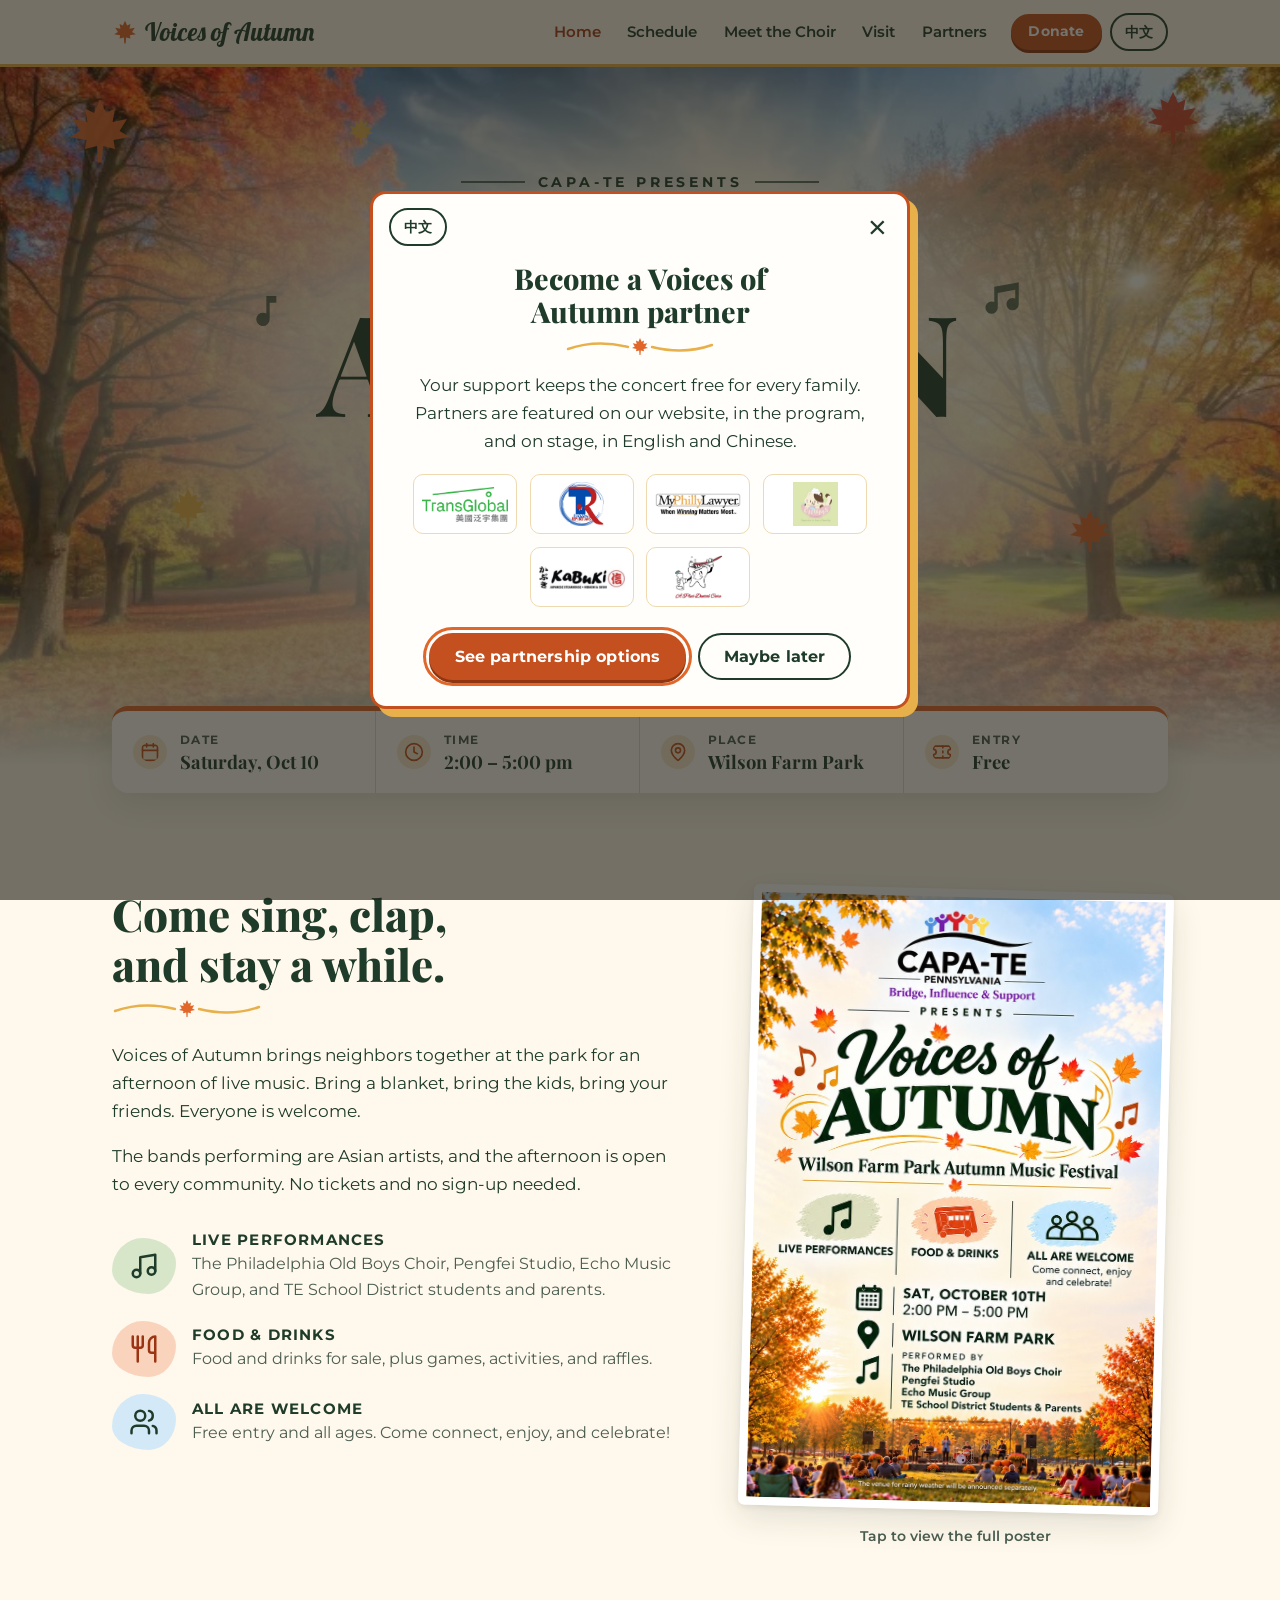
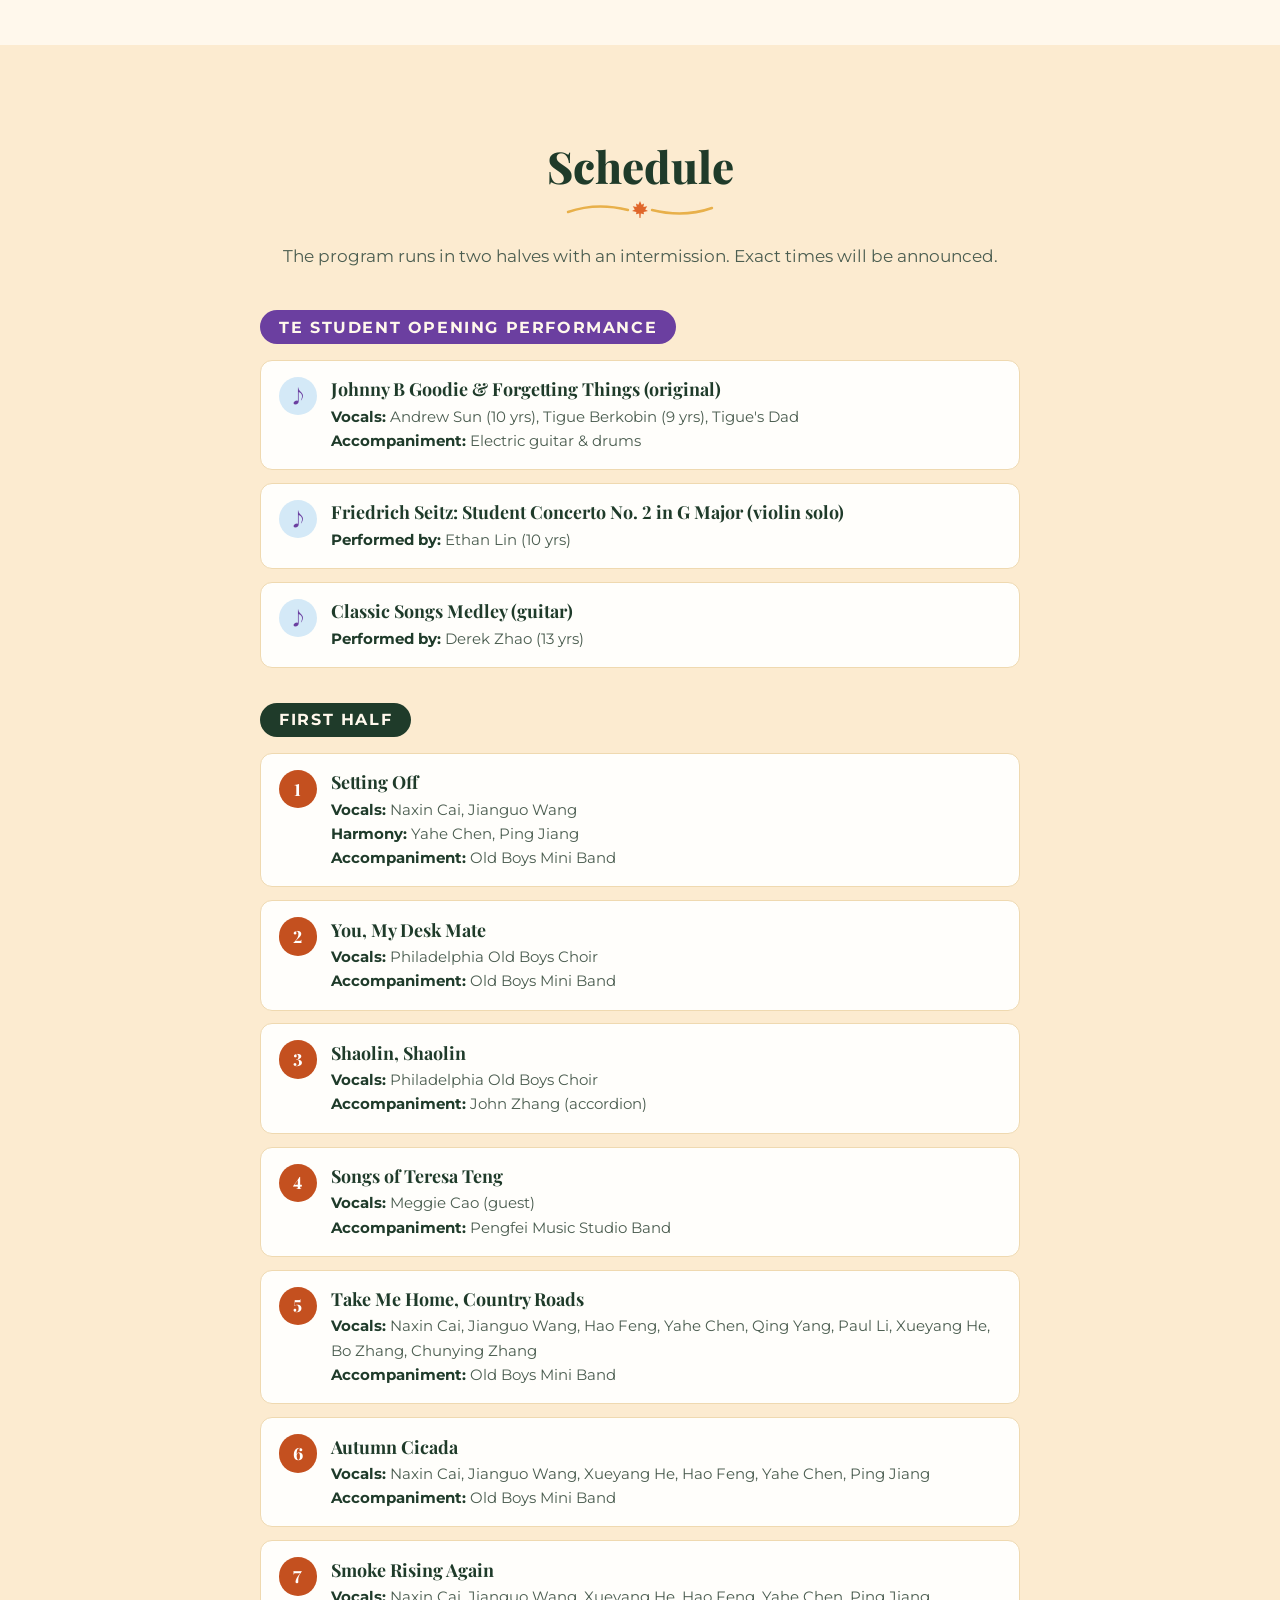
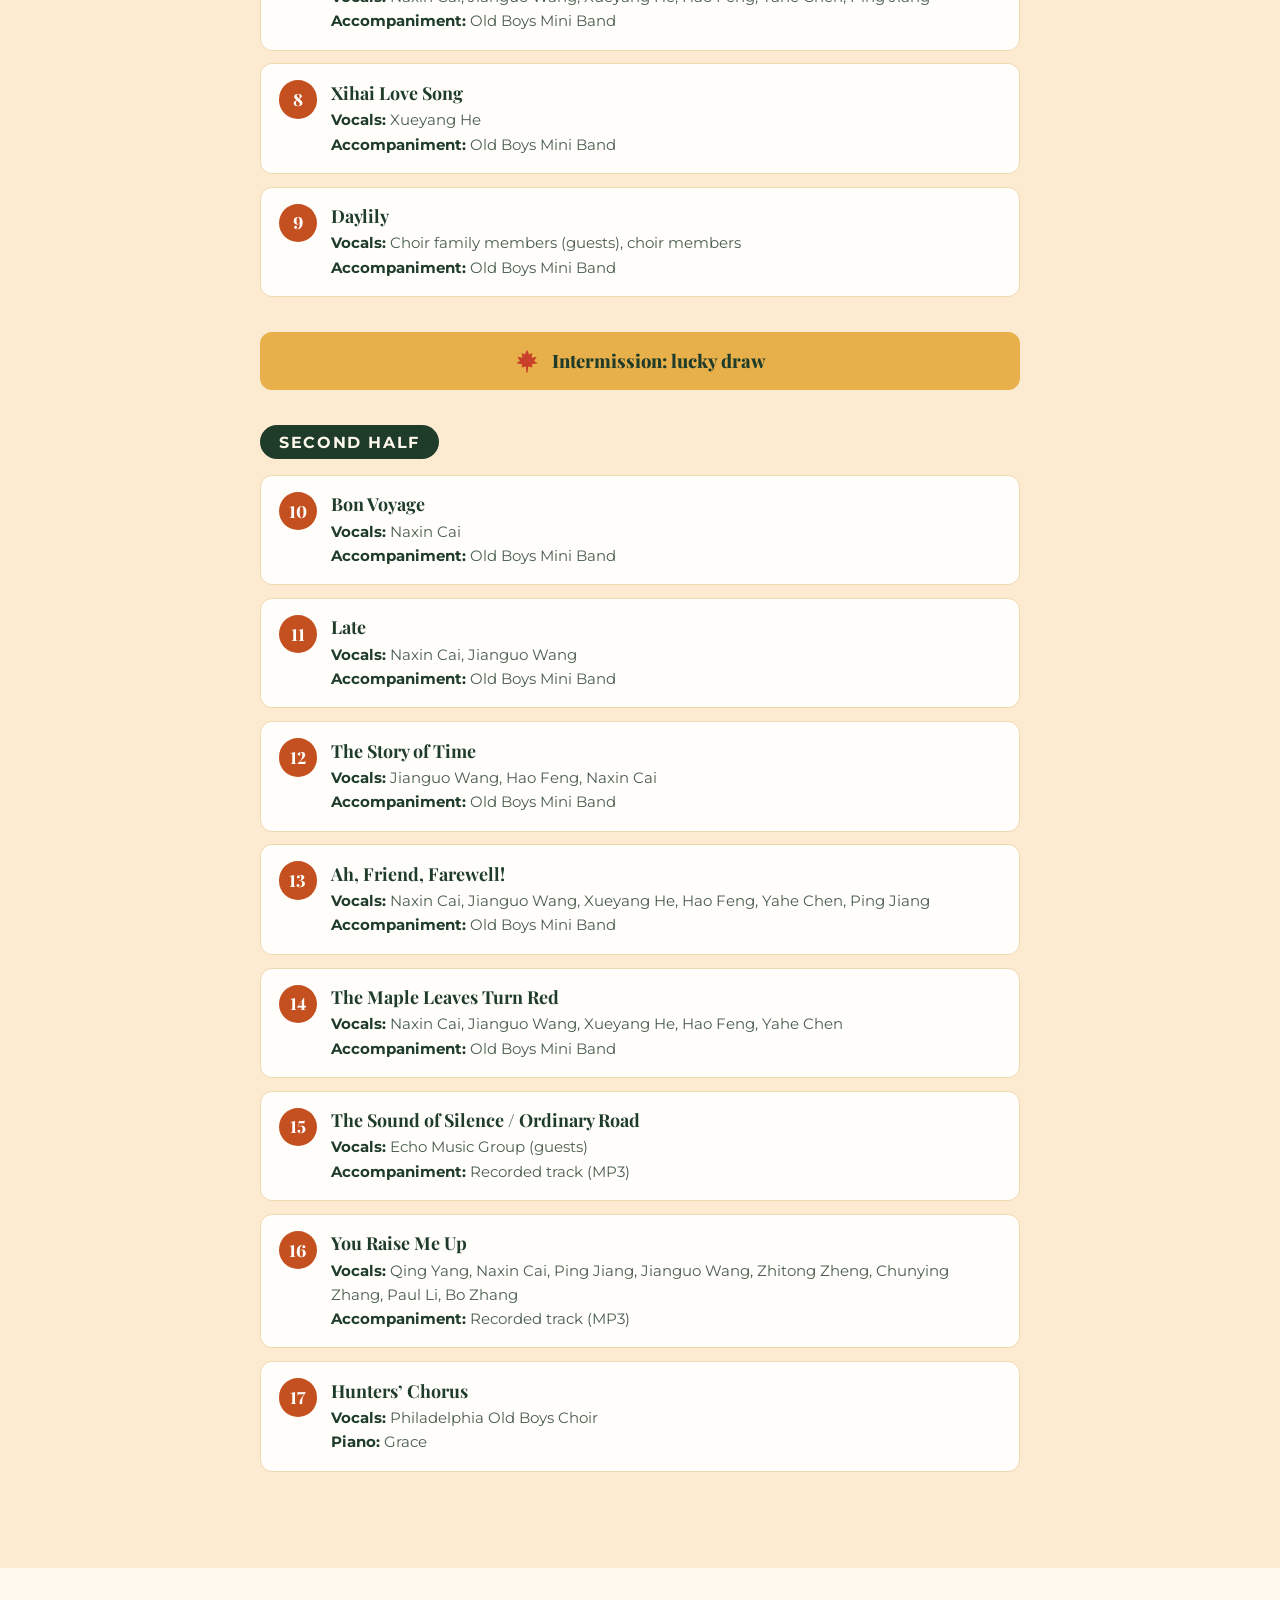
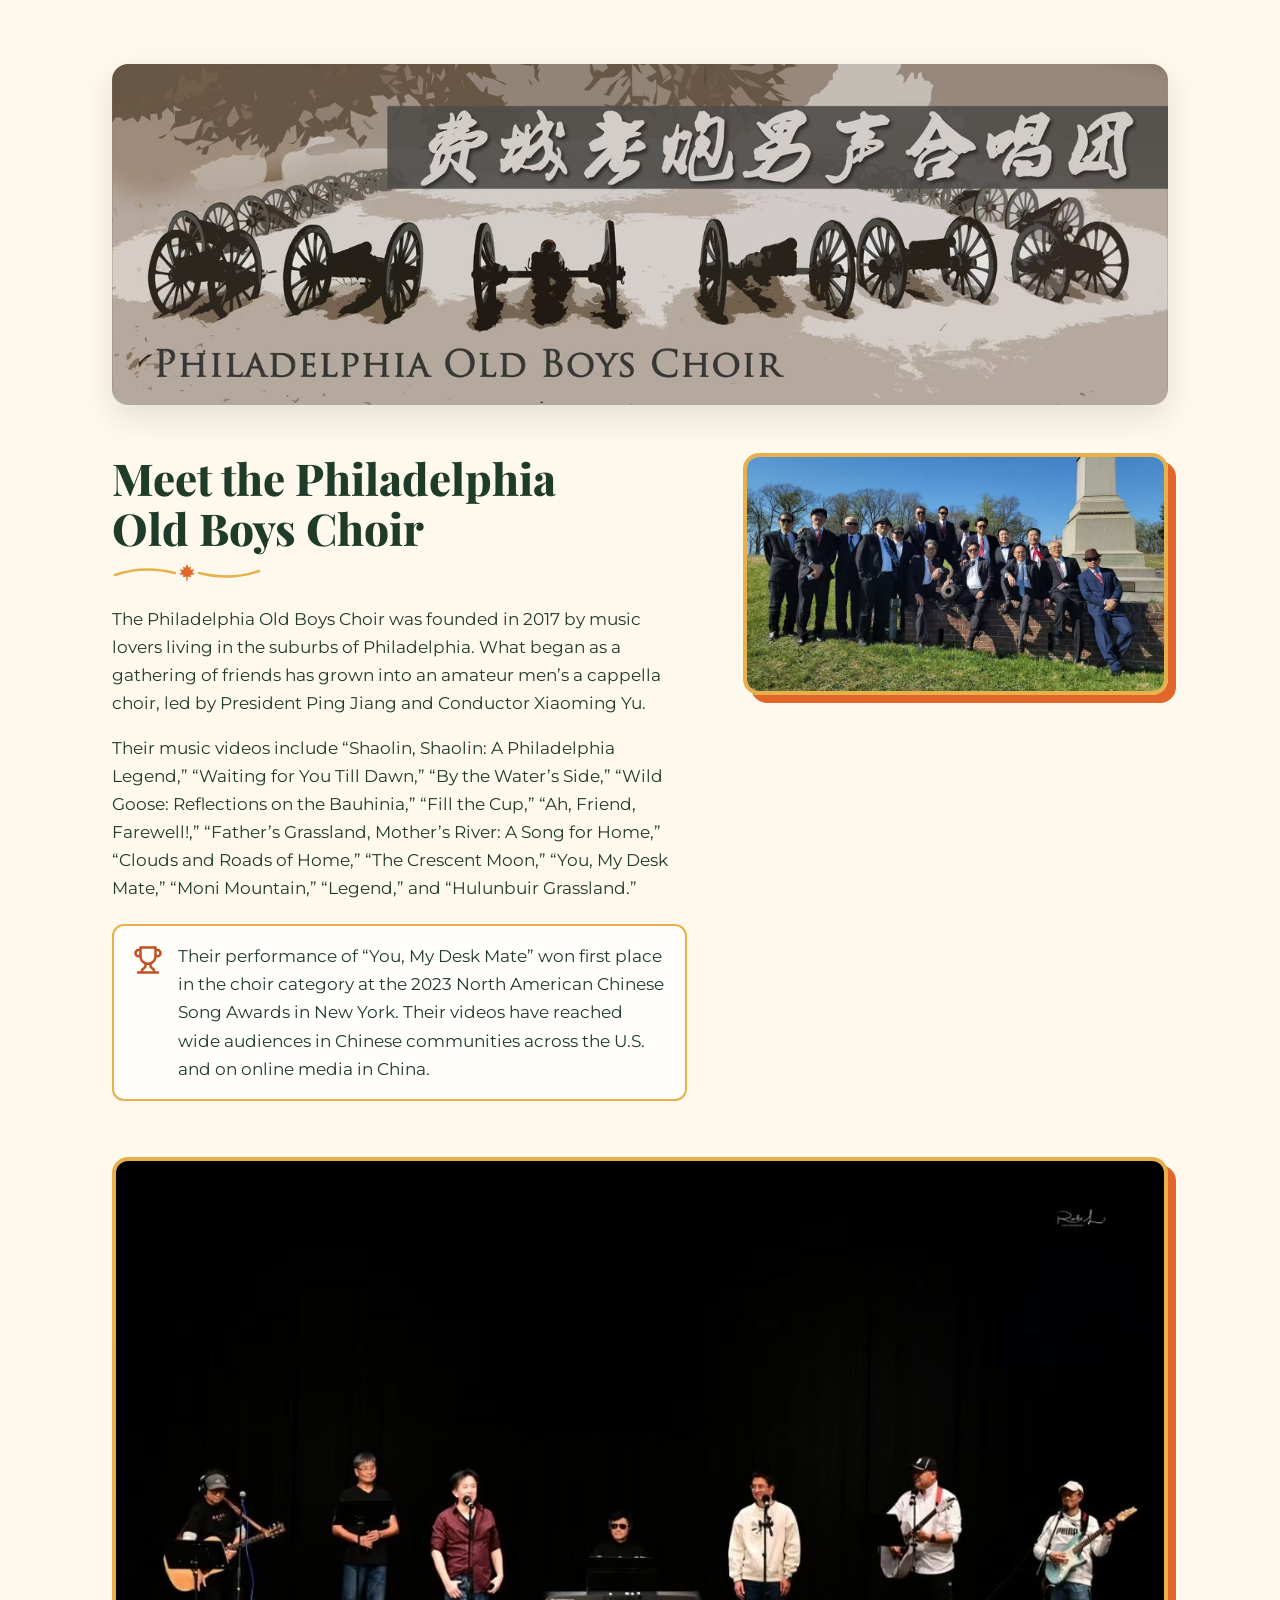
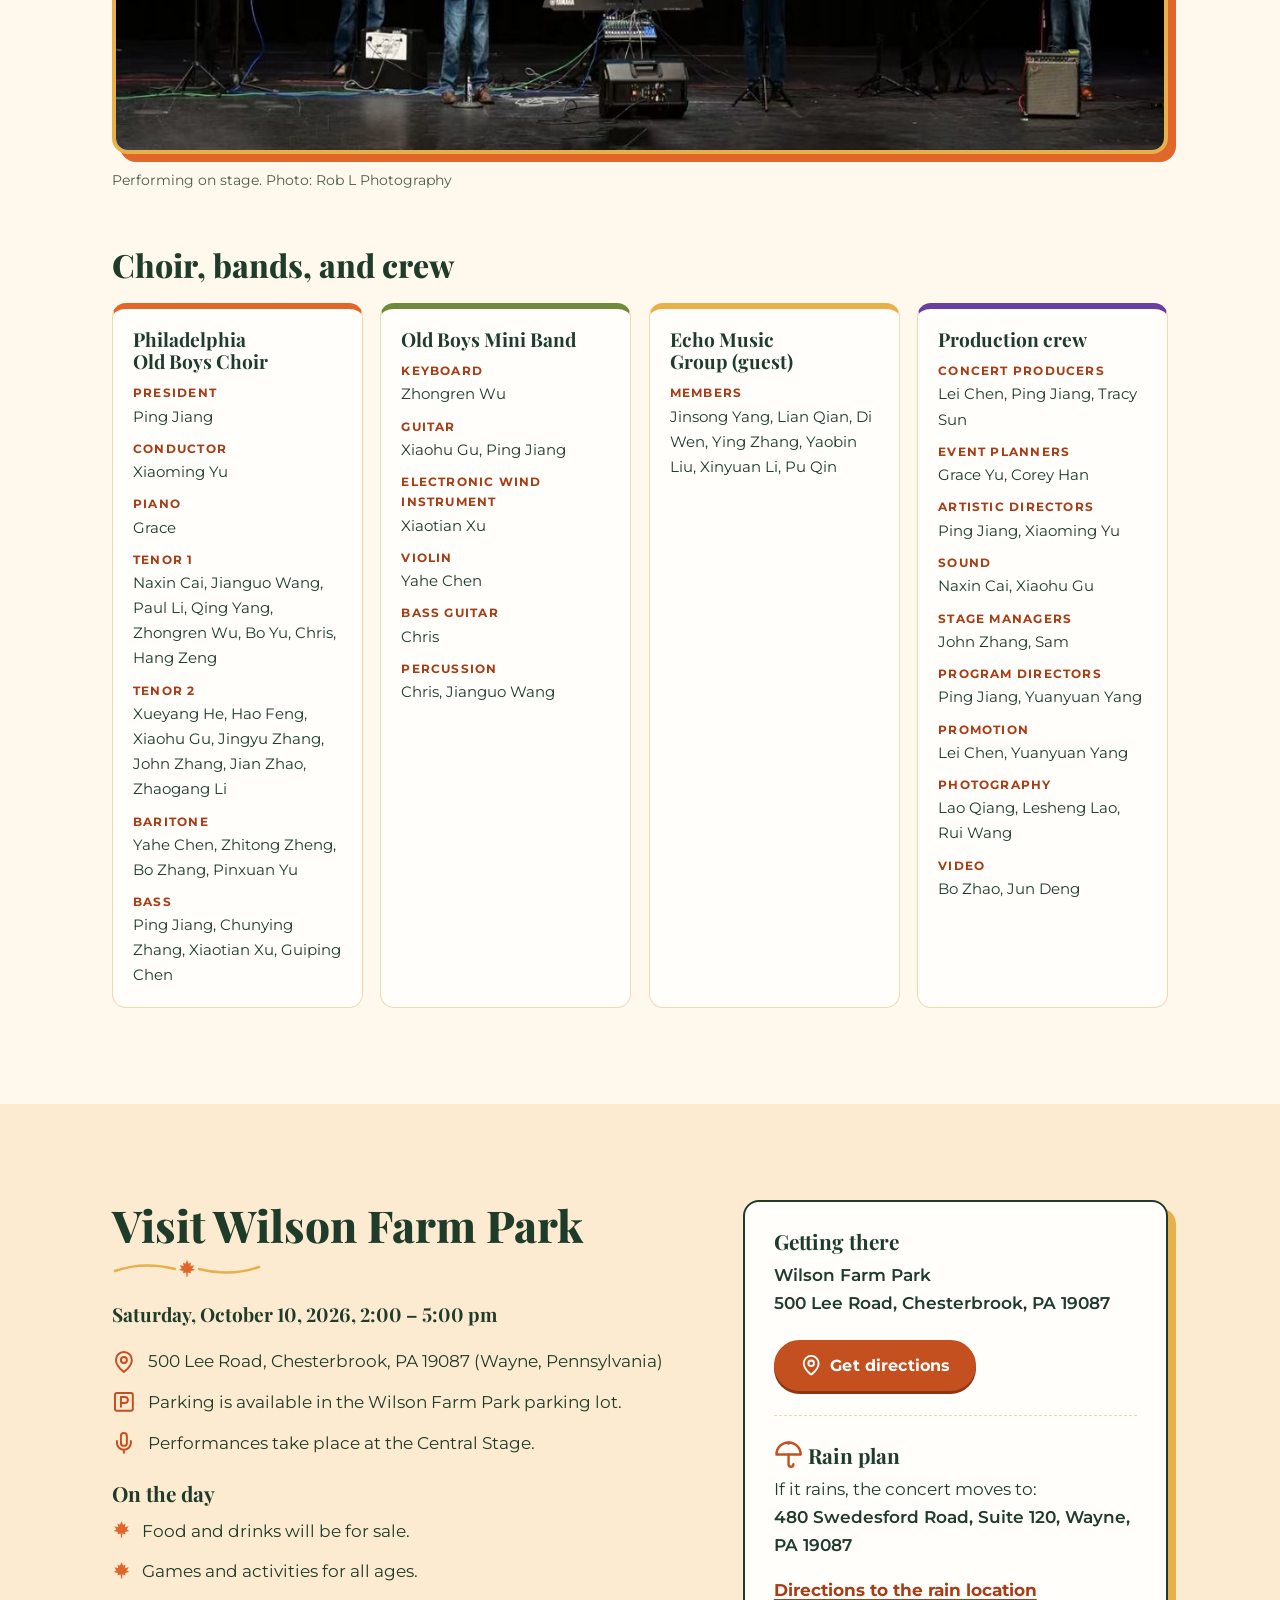
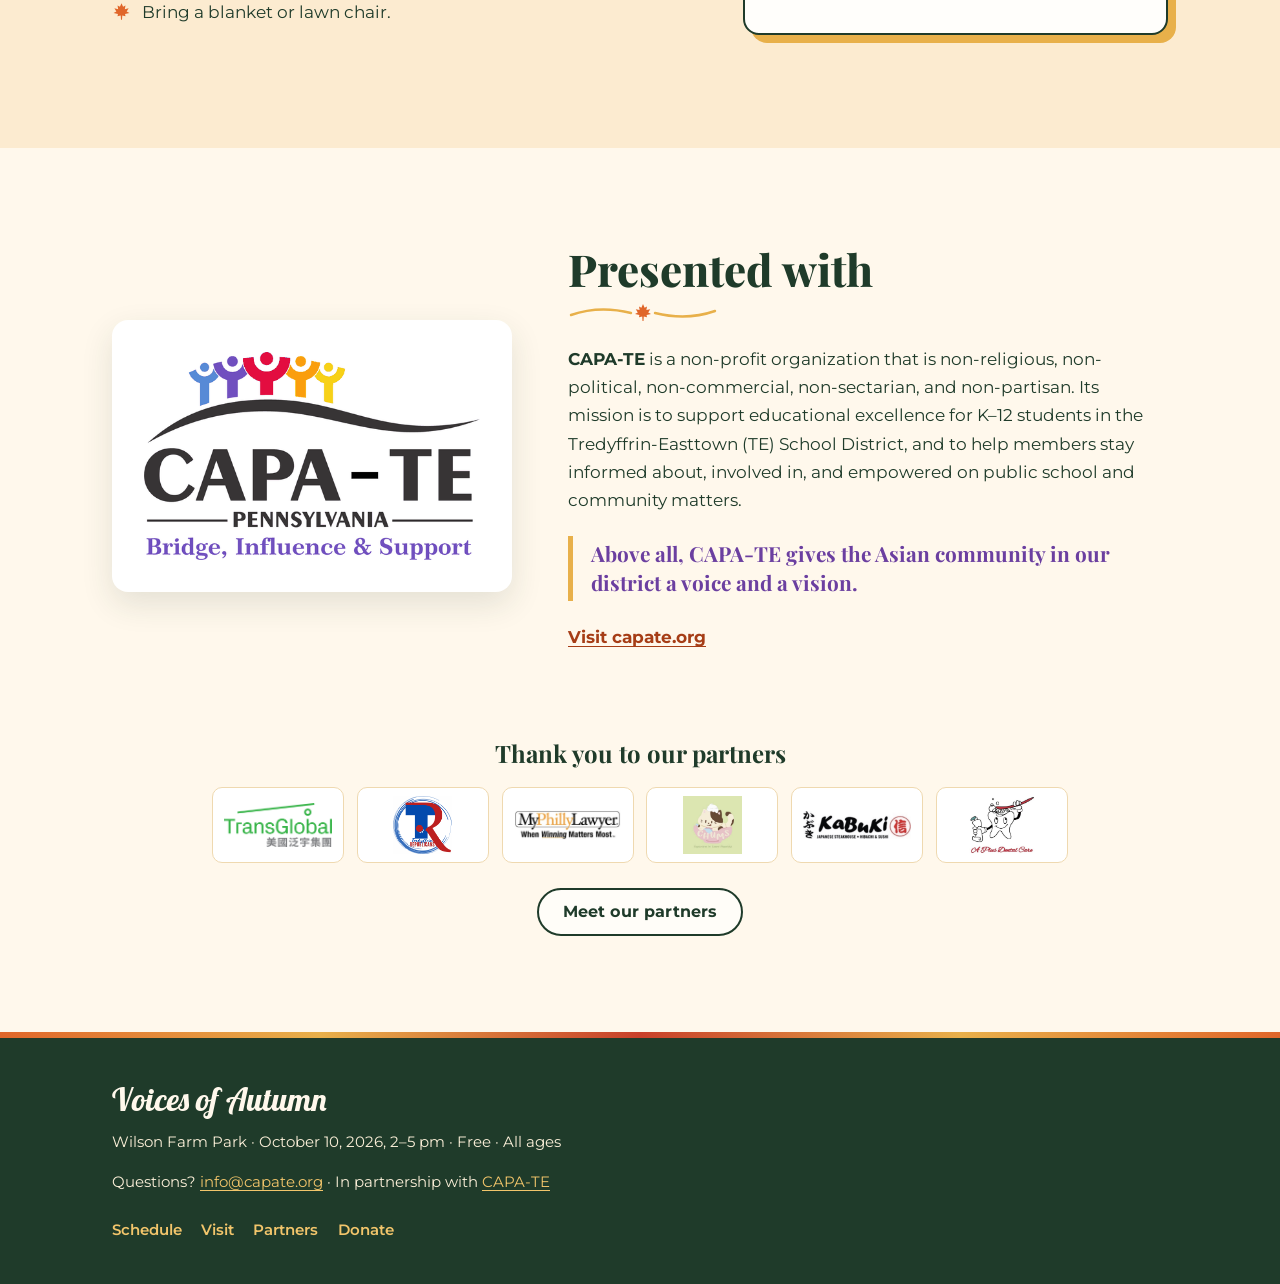
==== commit d99aab2a: "Put Schedule second in nav; show program one item per row Nav now follows the page order (Home, Sche" ====
--- a/index.html
+++ b/index.html
@@ -57,8 +57,8 @@
     <a class="brand" href="#top"><svg aria-hidden="true"><use href="#i-leaf"/></svg><span data-i18n="brand">Voices of Autumn</span></a>
     <ul class="nav-links" id="nav-links">
       <li><a href="#top" aria-current="page" data-i18n="nav.home">Home</a></li>
+      <li><a href="#schedule" data-i18n="nav.schedule">Schedule</a></li>
       <li><a href="#choir" data-i18n="nav.choir">Meet the Choir</a></li>
-      <li><a href="#schedule" data-i18n="nav.schedule">Schedule</a></li>
       <li><a href="#visit" data-i18n="nav.visit">Visit</a></li>
       <li><a href="partners.html" data-i18n="nav.partners">Partners</a></li>
       <li class="nav-donate"><a href="donate.html" data-i18n="nav.donate">Donate</a></li>
--- a/css/style.css
+++ b/css/style.css
@@ -308,7 +308,7 @@
 .poster figcaption { margin-top: 1rem; text-align: center; font-size: .9rem; font-weight: 600; color: var(--ink-soft); }
 
 /* ---------- program ---------- */
-.program { max-width: 980px; margin: 0 auto; }
+.program { max-width: 760px; margin: 0 auto; }
 .prog-part + .prog-part, .prog-break + .prog-part { margin-top: 2.2rem; }
 .prog-head {
   display: inline-flex; align-items: center; gap: .5rem;
@@ -317,8 +317,7 @@
   font: 700 1rem/1.2 var(--f-body); letter-spacing: .1em; text-transform: uppercase;
 }
 .prog-part.opening .prog-head { background: var(--purple); }
-.prog-list { list-style: none; margin: 0; padding: 0; display: grid; grid-template-columns: 1fr 1fr; gap: .8rem; }
-@media (max-width: 760px) { .prog-list { grid-template-columns: 1fr; } }
+.prog-list { list-style: none; margin: 0; padding: 0; display: grid; grid-template-columns: 1fr; gap: .8rem; }
 .prog-item {
   display: grid; grid-template-columns: 2.4rem 1fr; gap: .9rem; align-items: start;
   padding: 1rem 1.1rem;
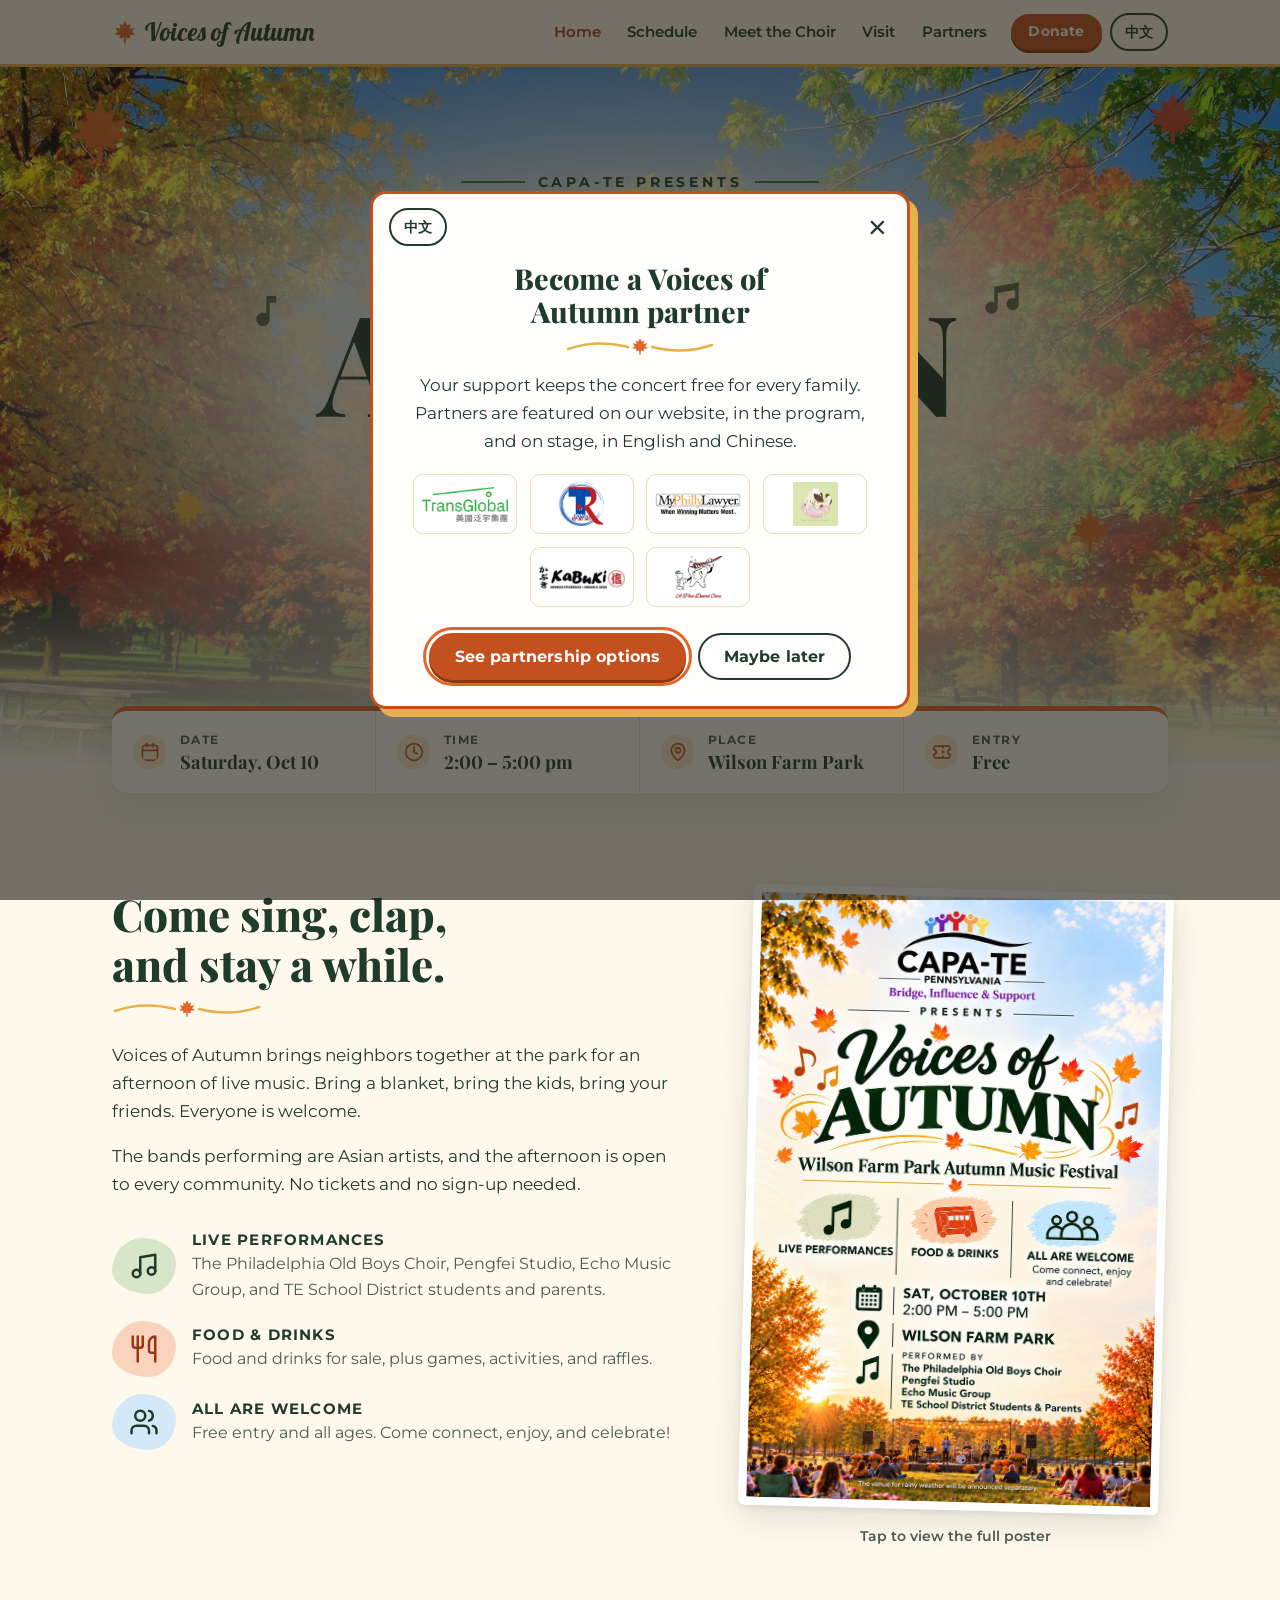
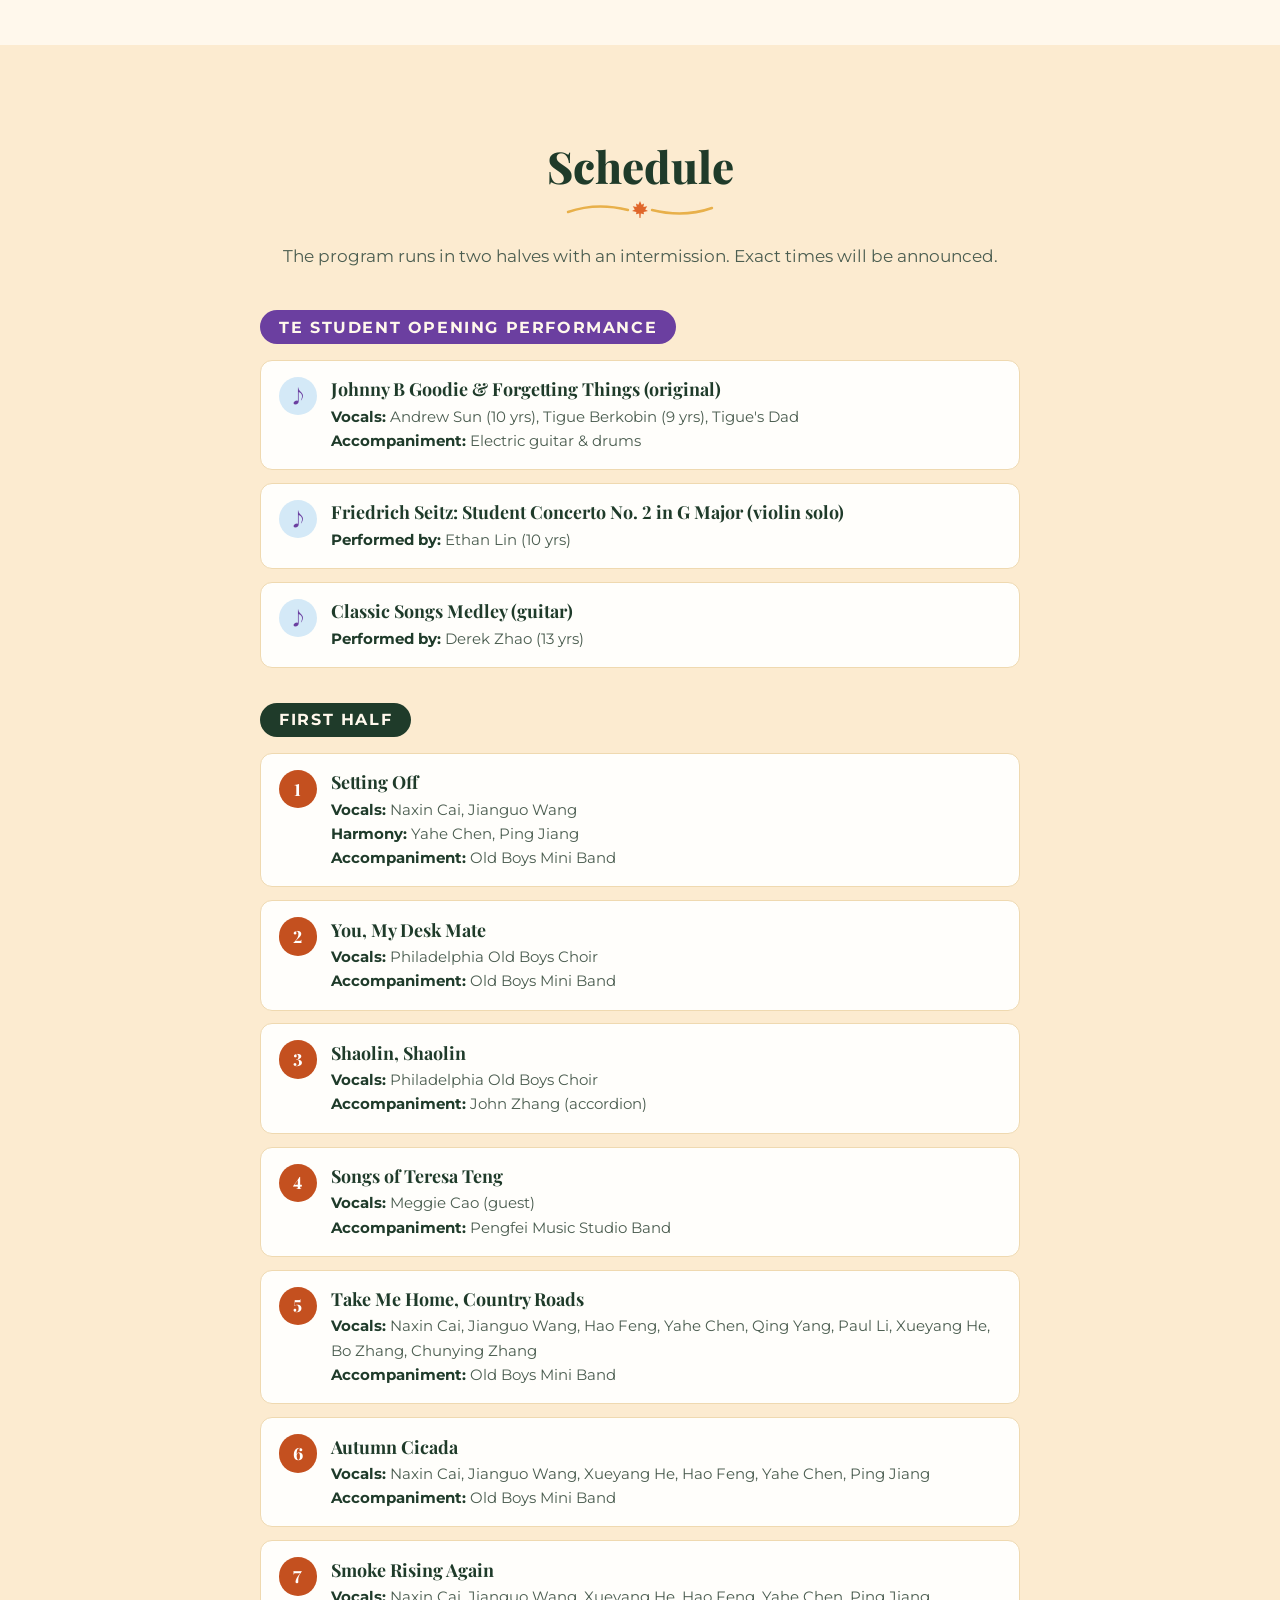
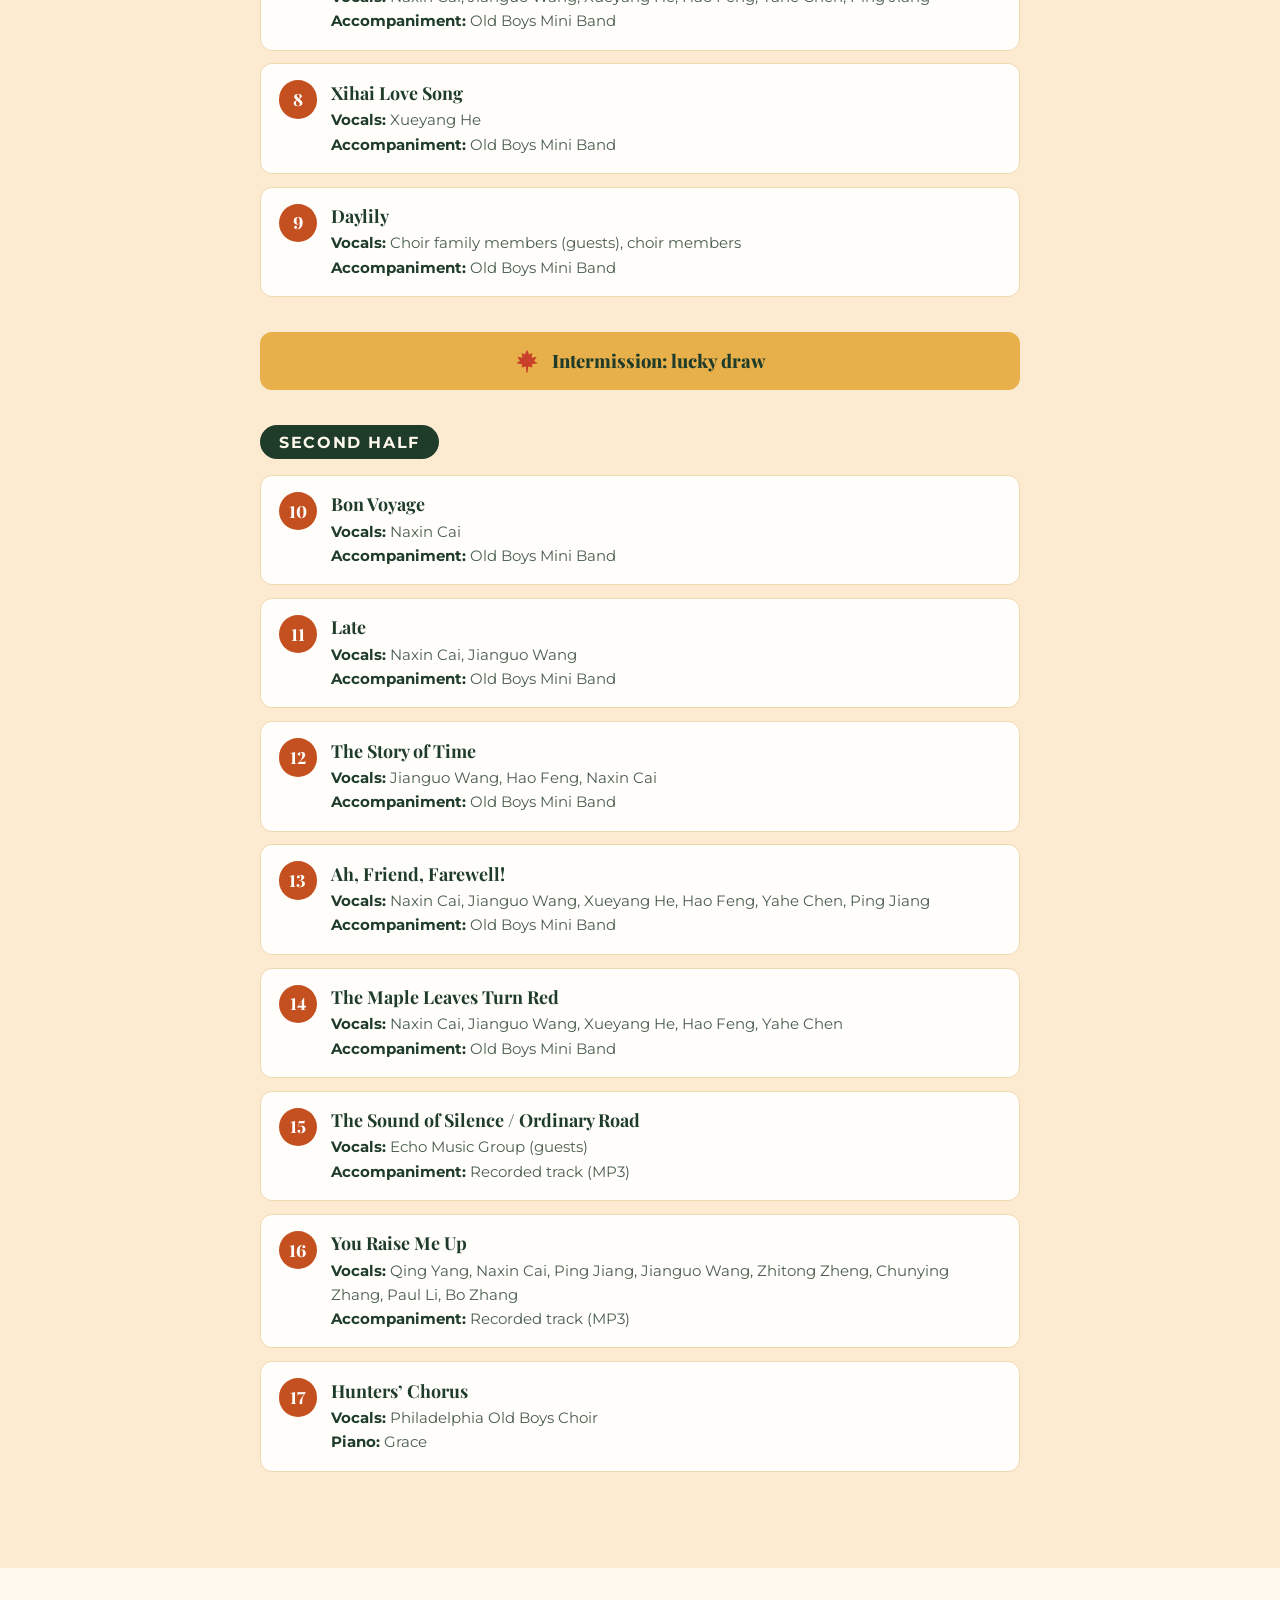
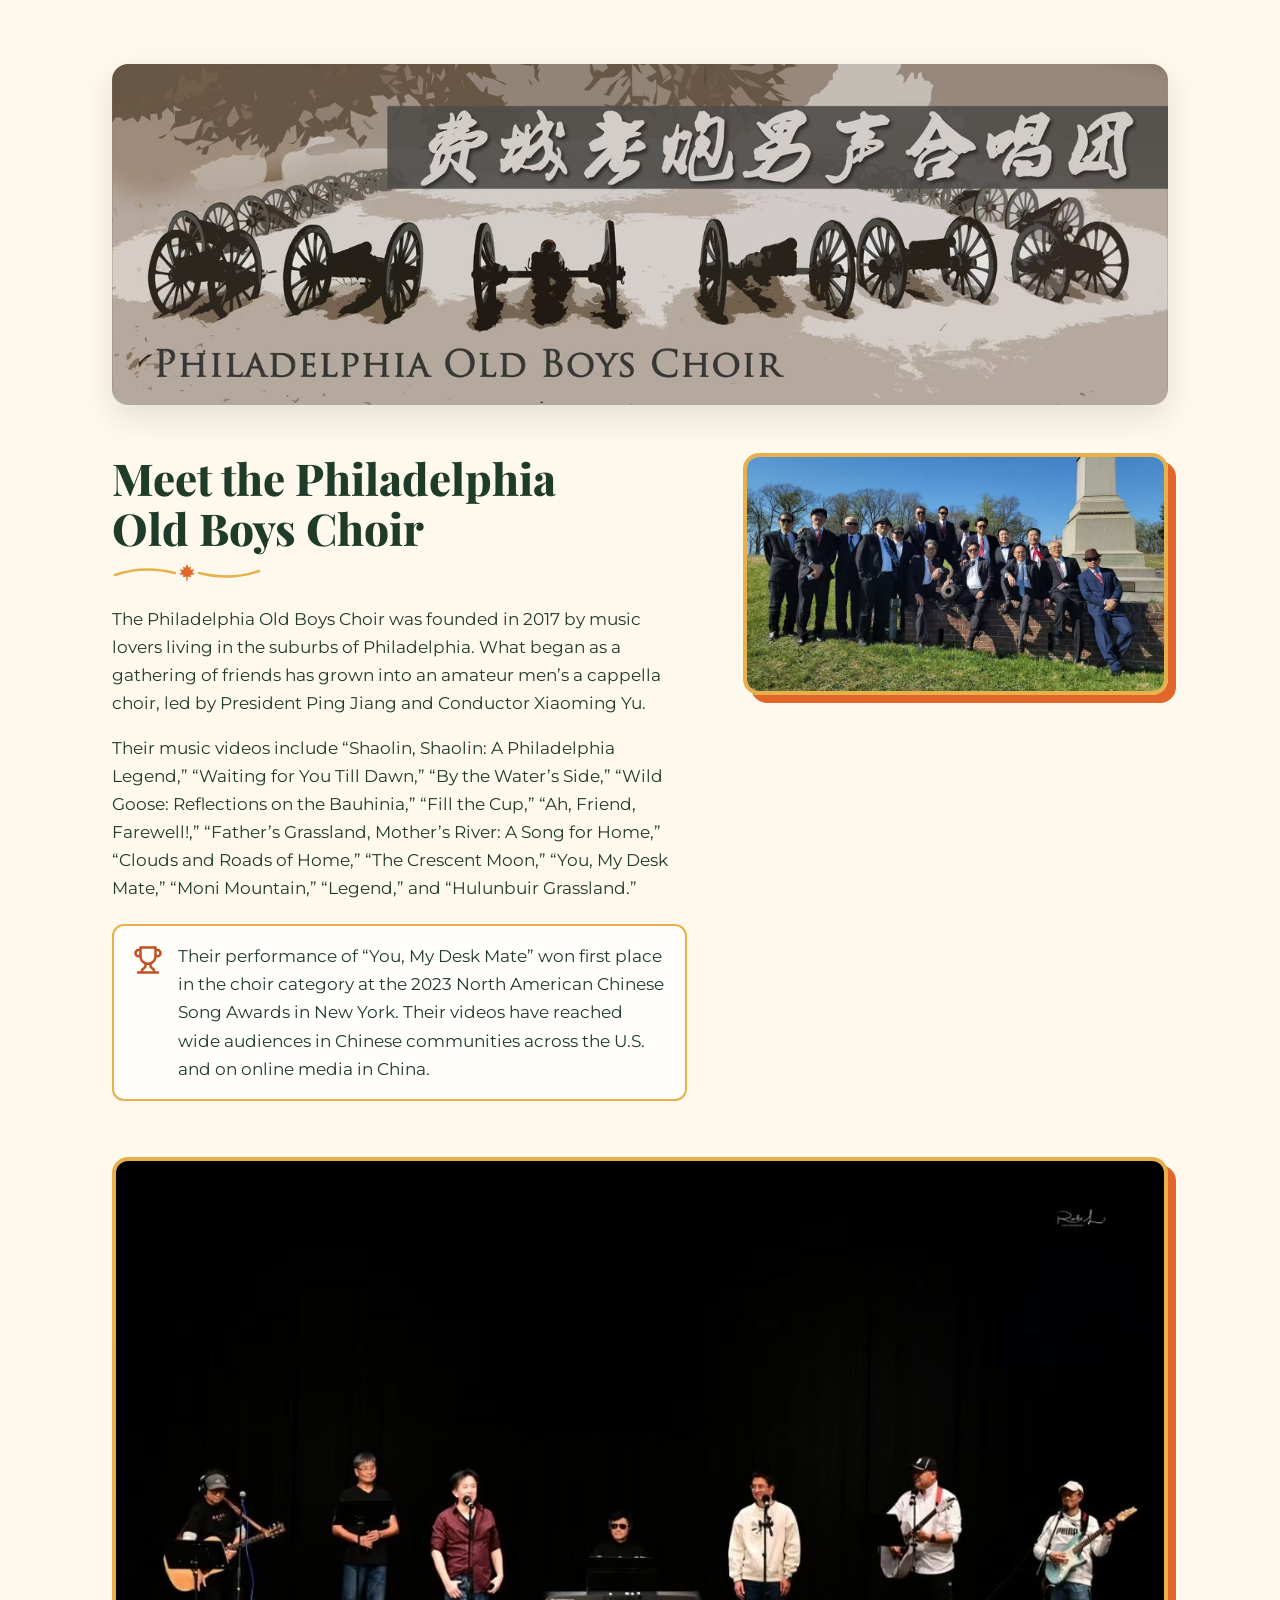
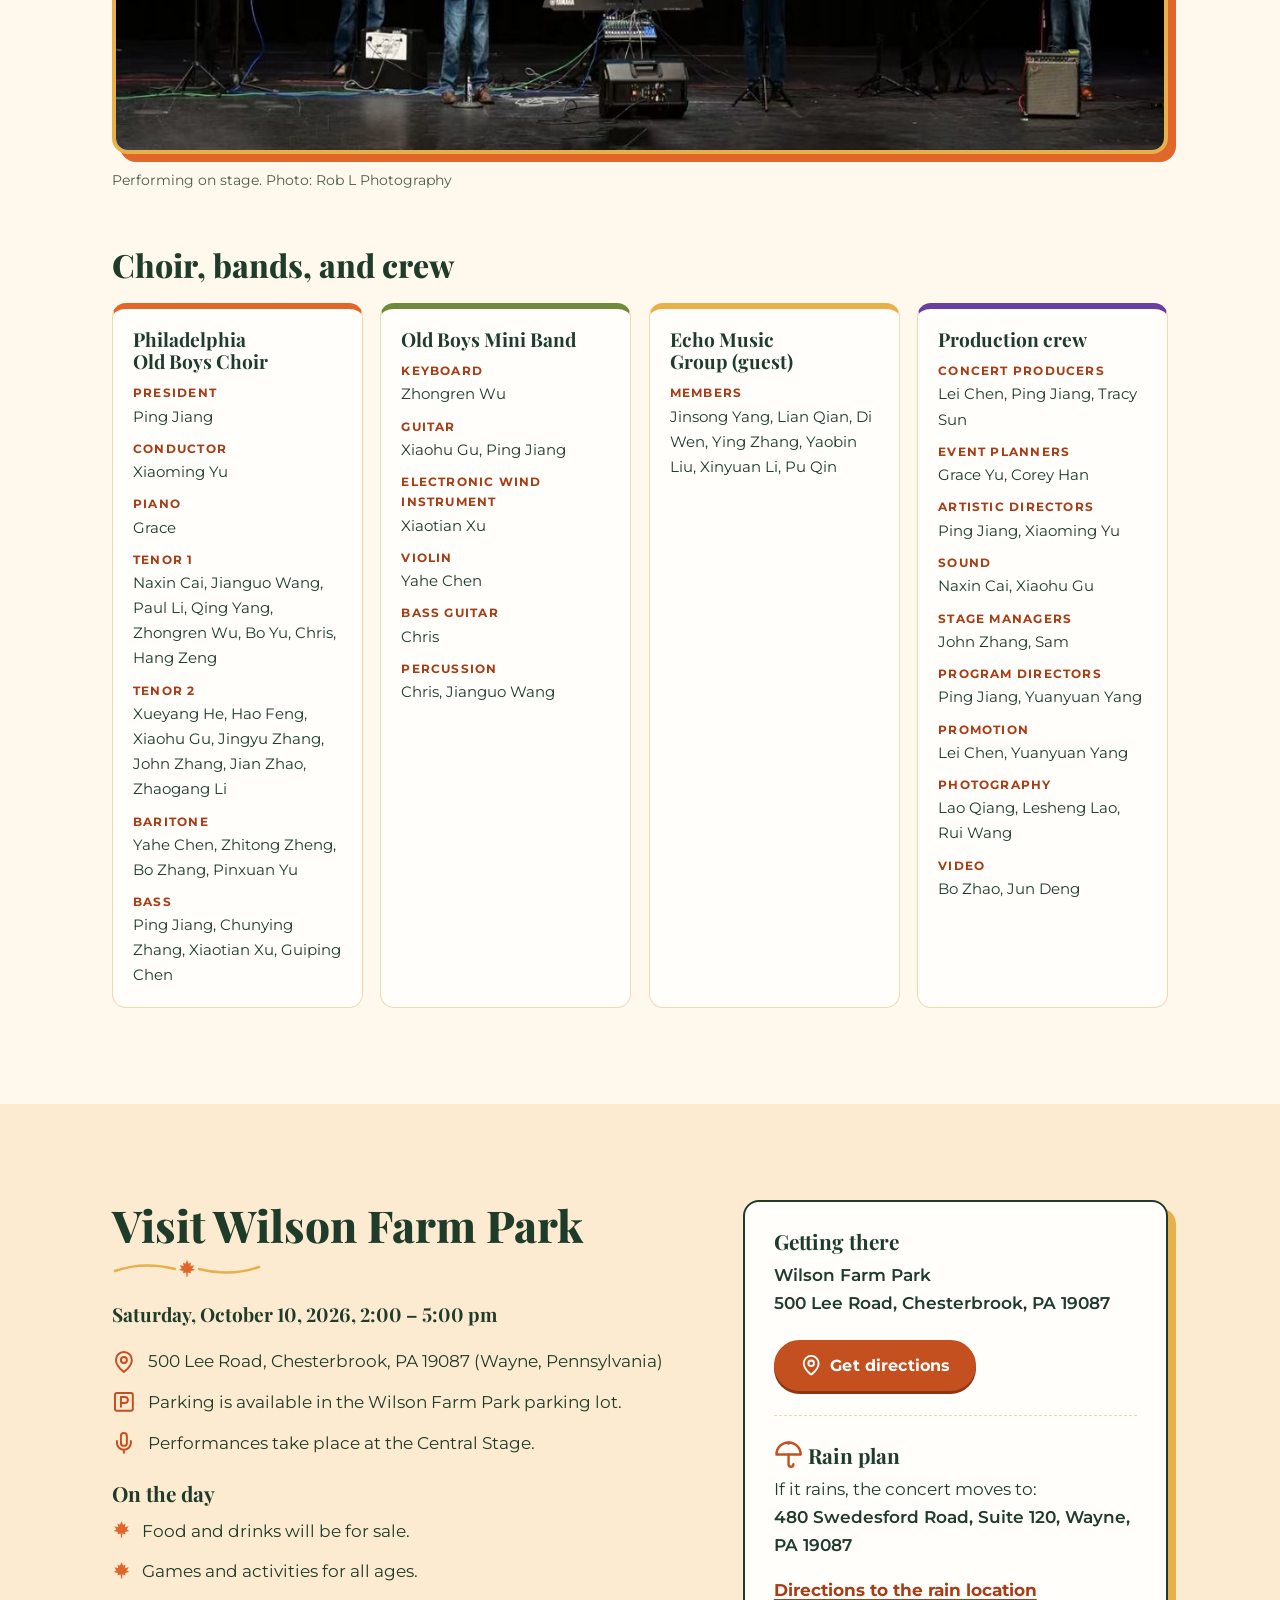
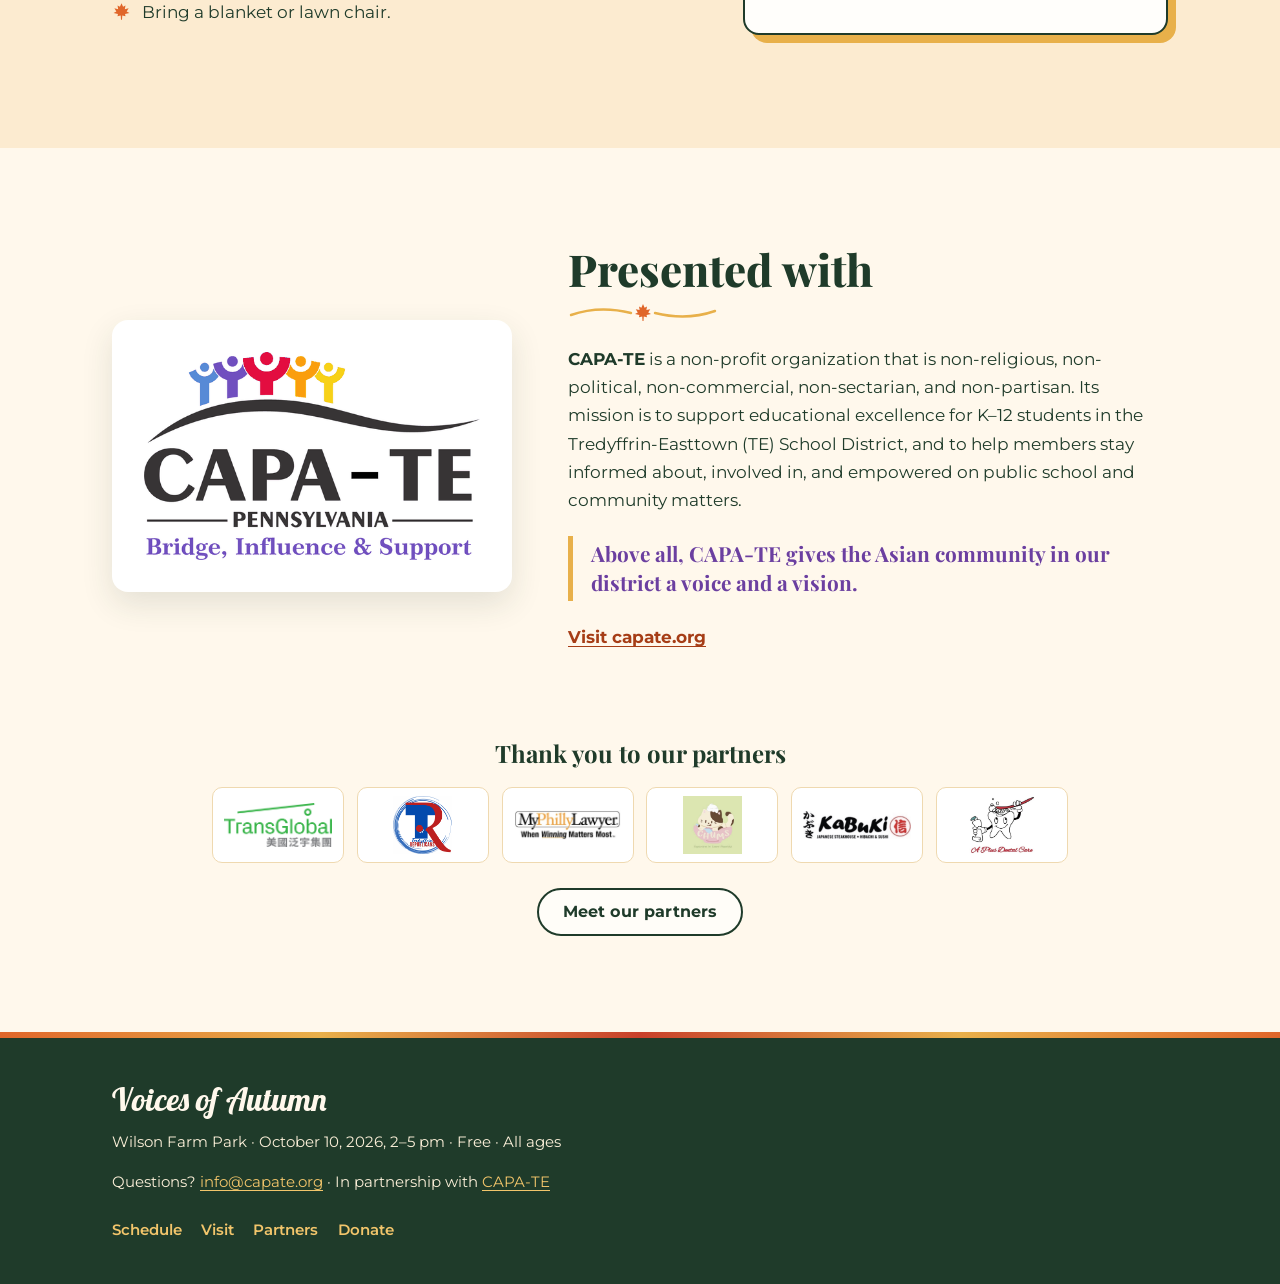
==== commit 468e82fc: "Point site at concert.capate.org The site will be published as the existing "AutumnConcert" site on " ====
--- a/index.html
+++ b/index.html
@@ -8,7 +8,7 @@
 <meta property="og:type" content="website">
 <meta property="og:title" content="Voices of Autumn – Free Community Concert">
 <meta property="og:description" content="Sat, Oct 10, 2026, 2–5 pm at Wilson Farm Park, Chesterbrook PA. Free for all ages. Presented by CAPA-TE.">
-<meta property="og:image" content="https://capate.org/voices-of-autumn/images/poster.jpg">
+<meta property="og:image" content="https://concert.capate.org/images/poster.jpg">
 <meta name="twitter:card" content="summary_large_image">
 <meta name="theme-color" content="#fff8ec">
 <link rel="icon" href="images/favicon.svg" type="image/svg+xml">
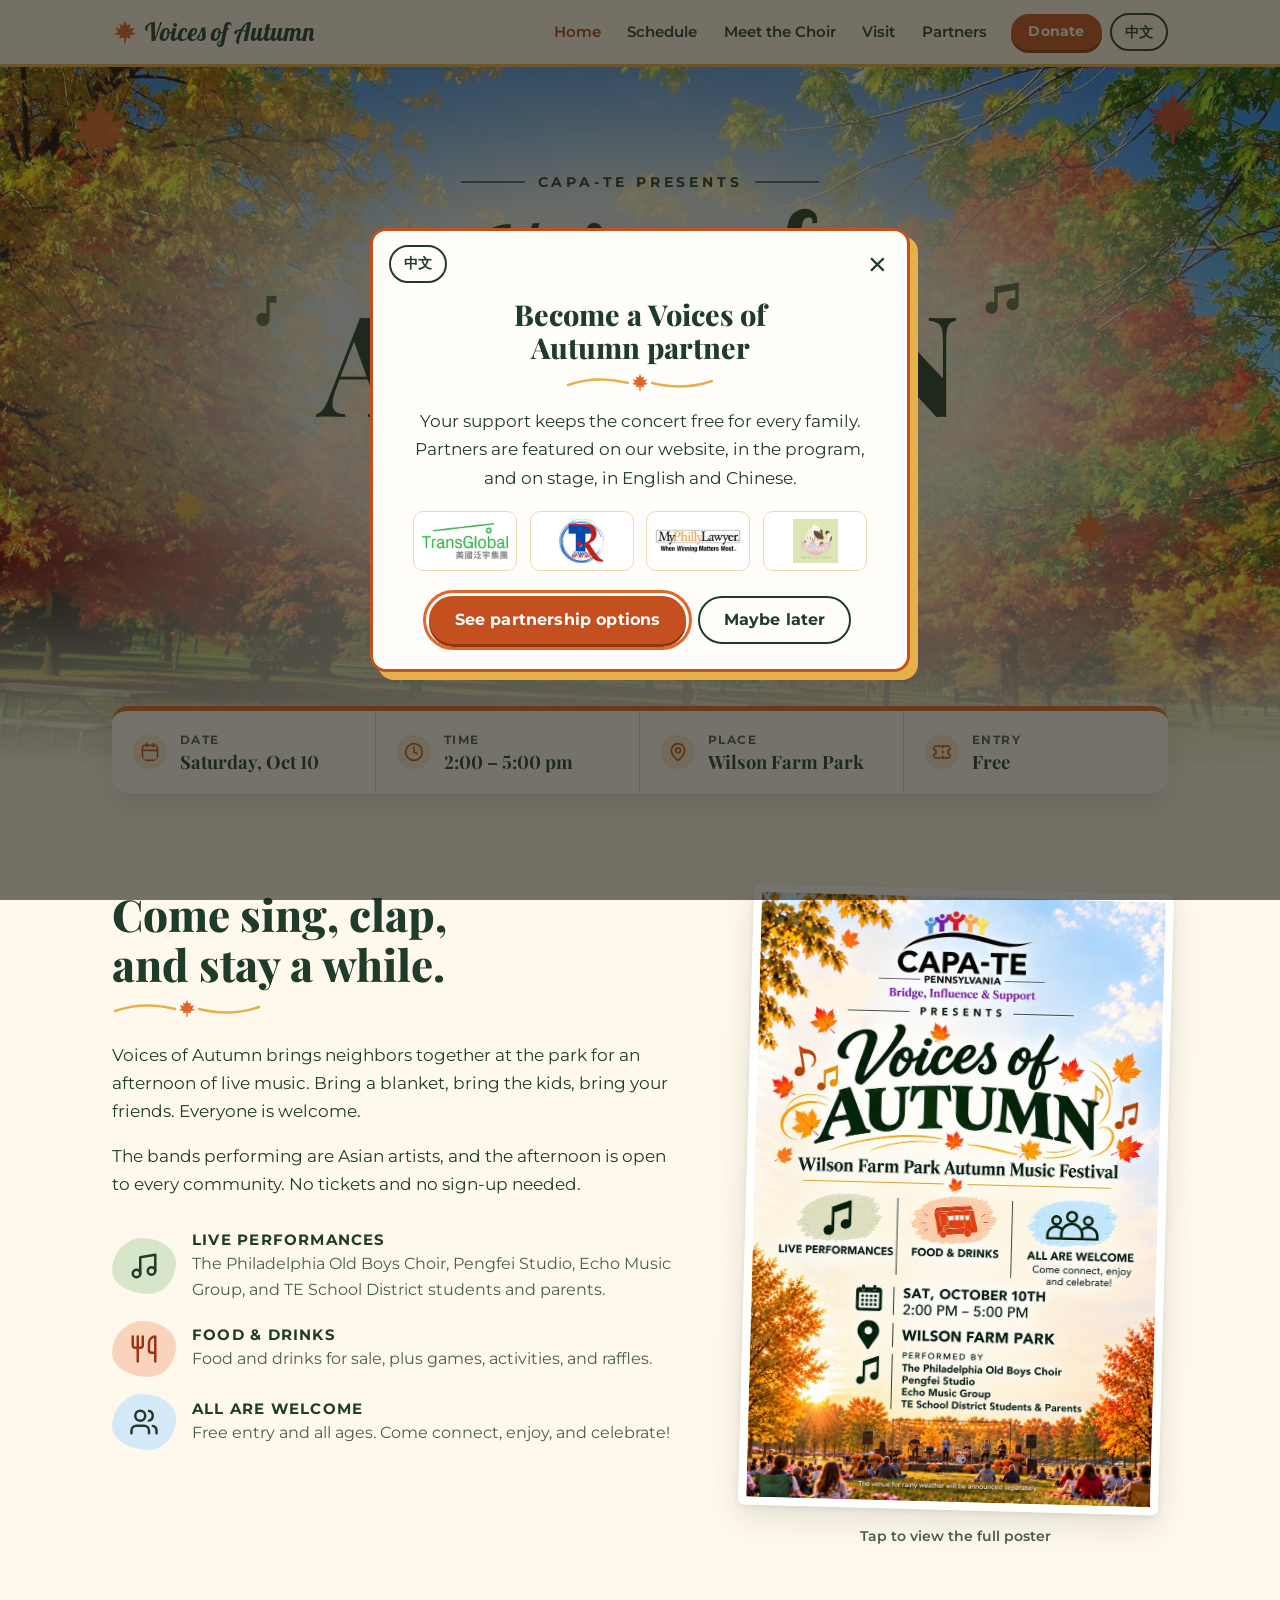
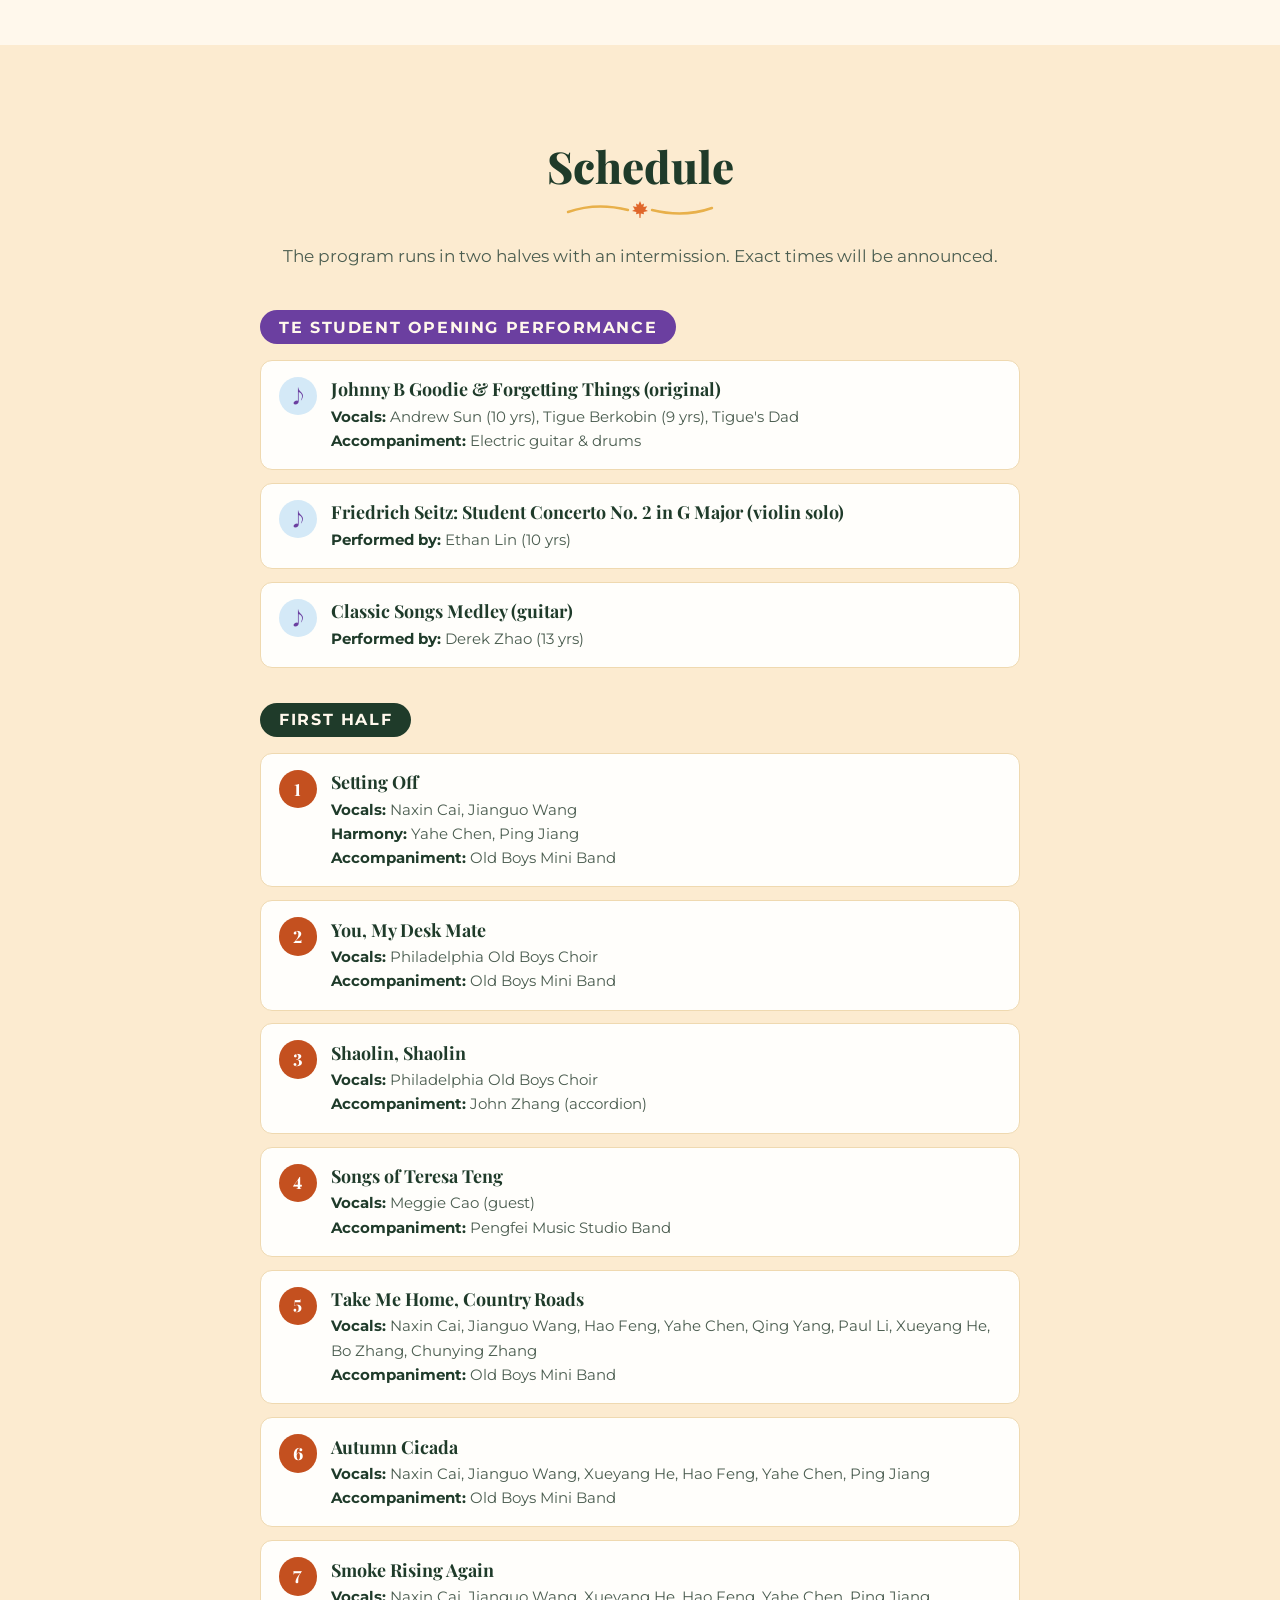
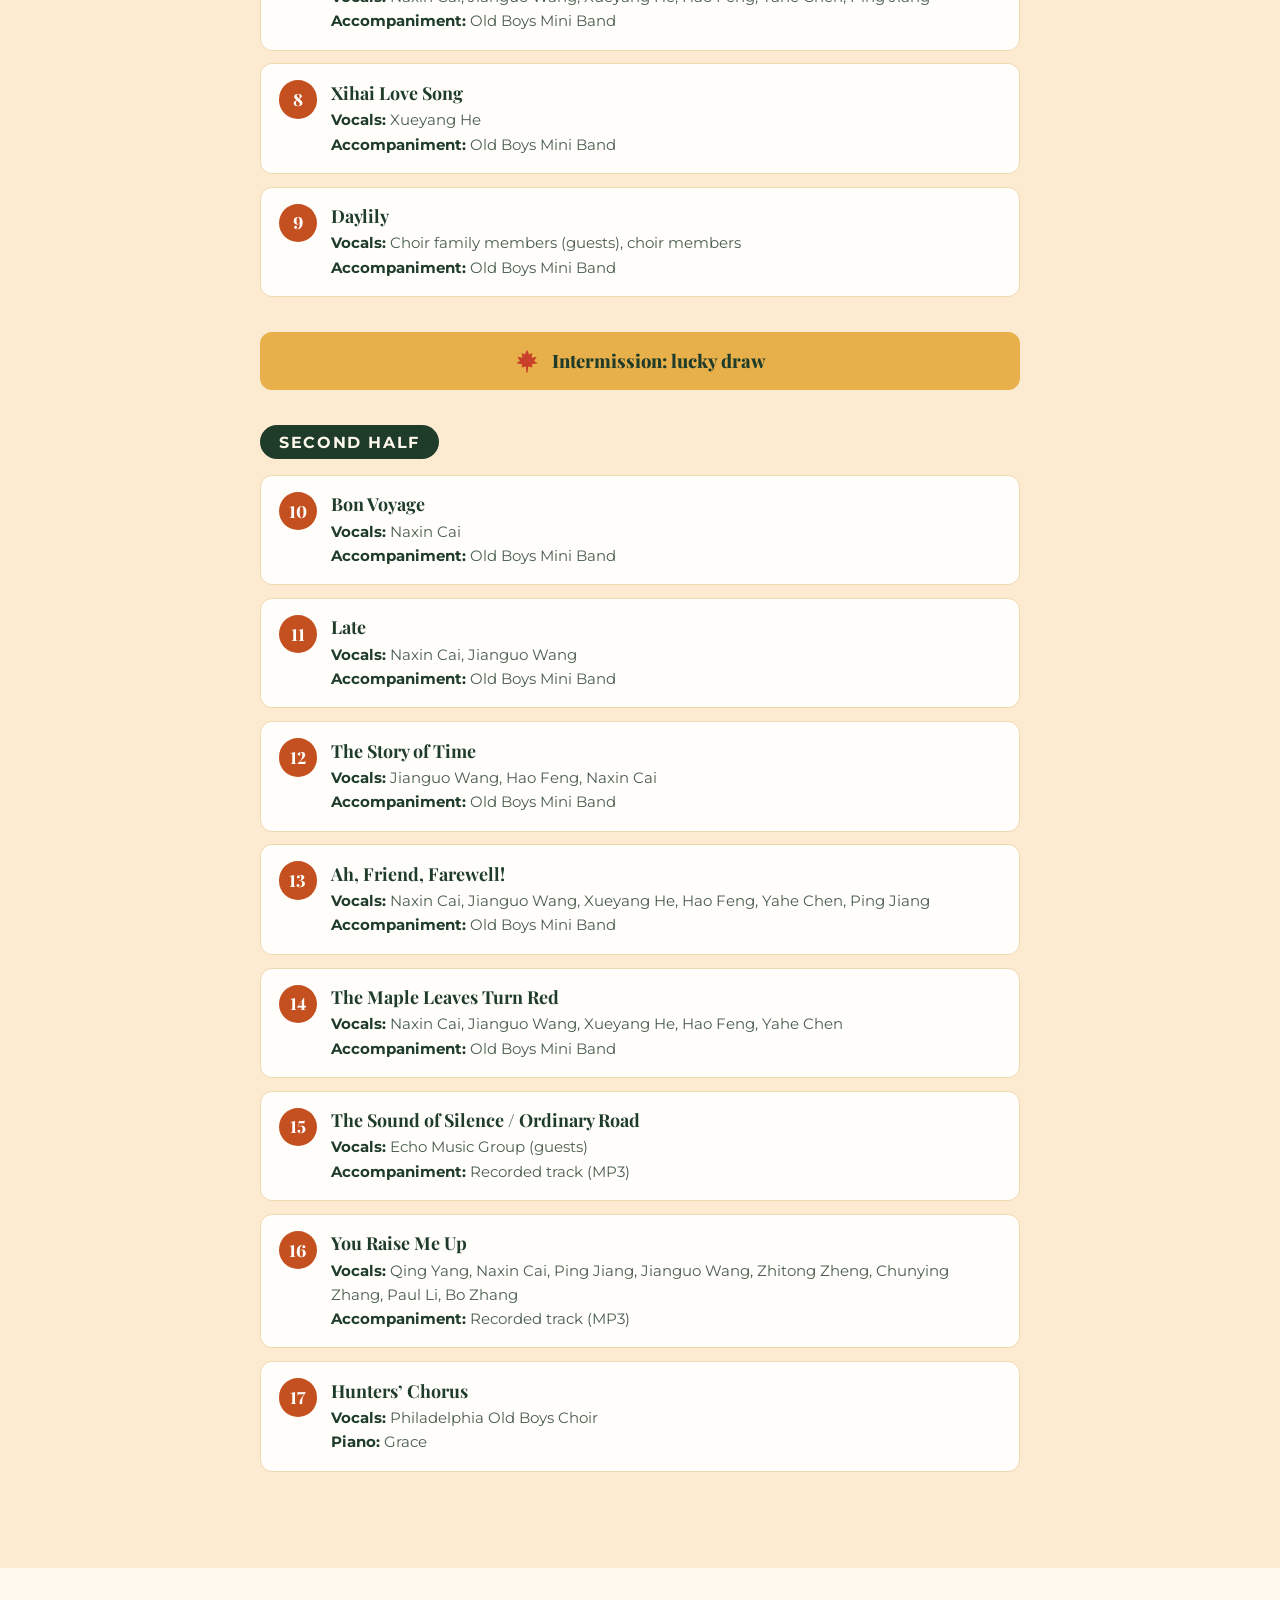
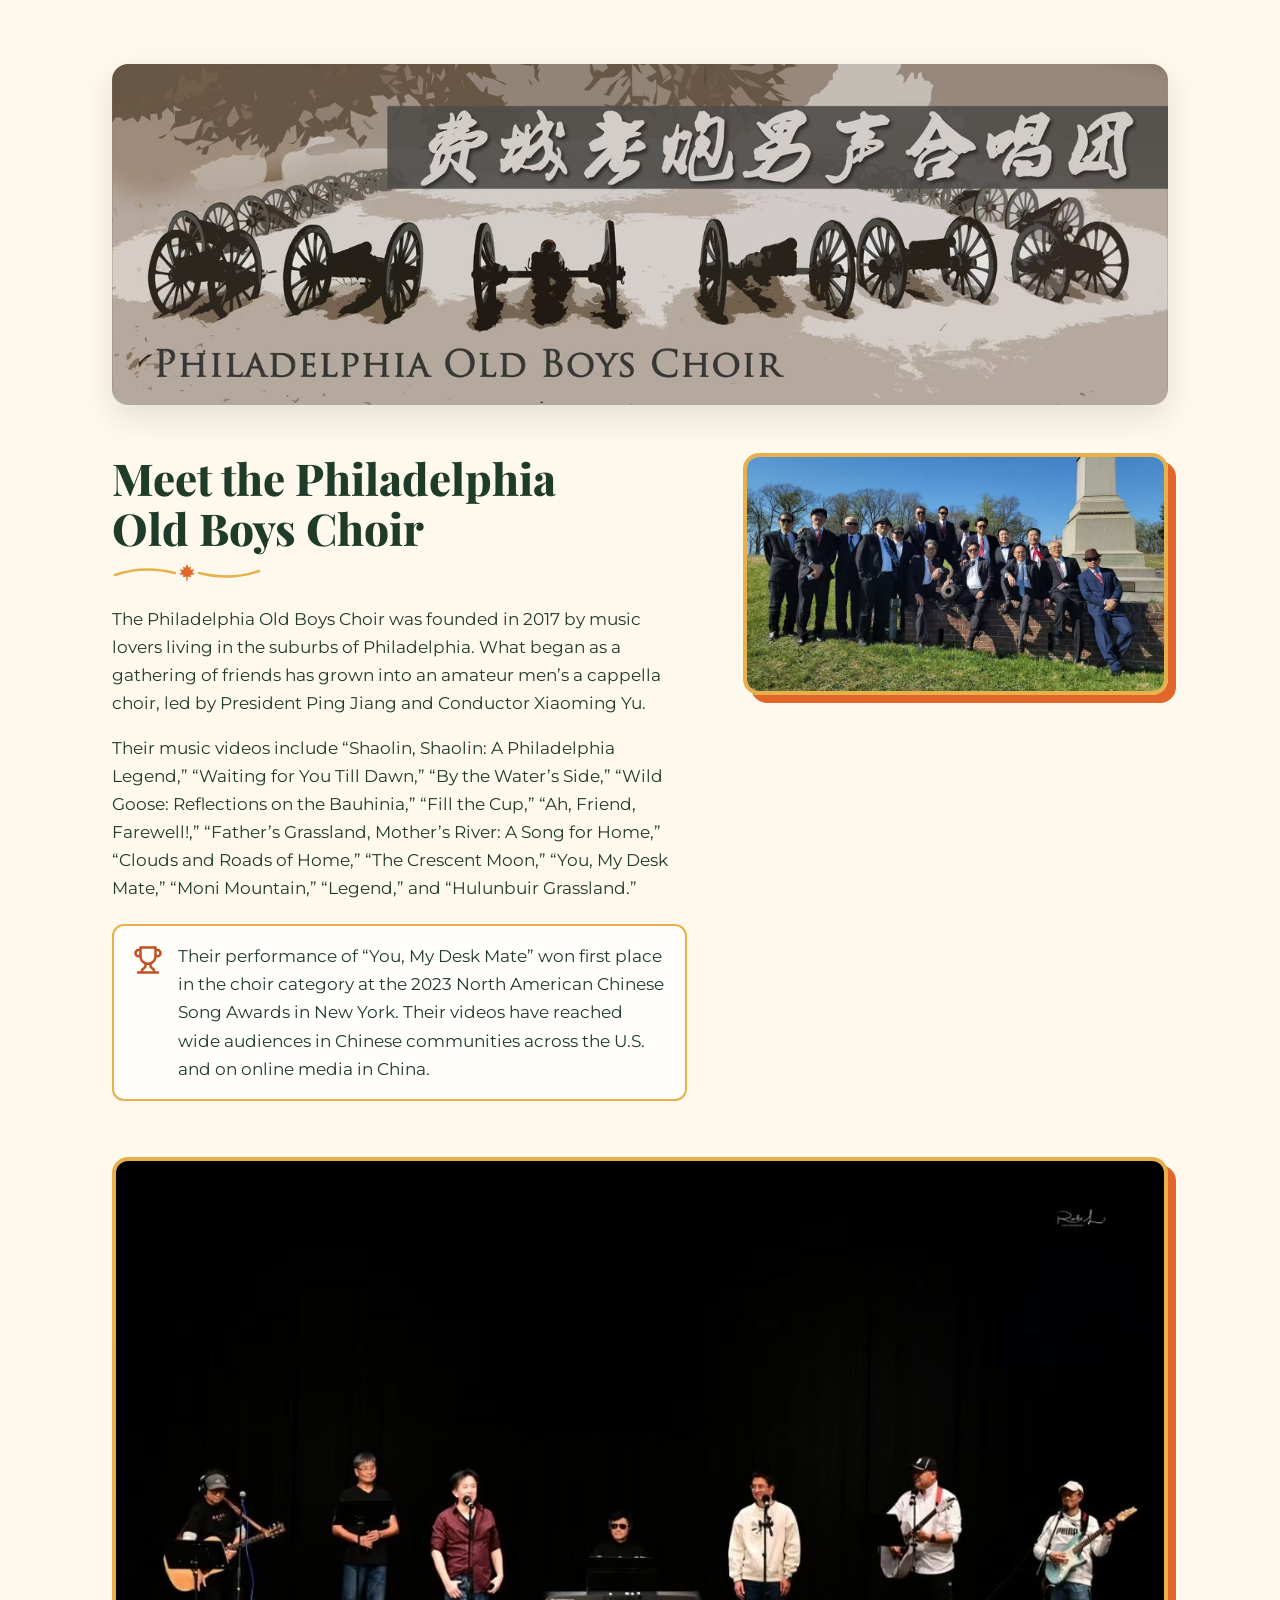
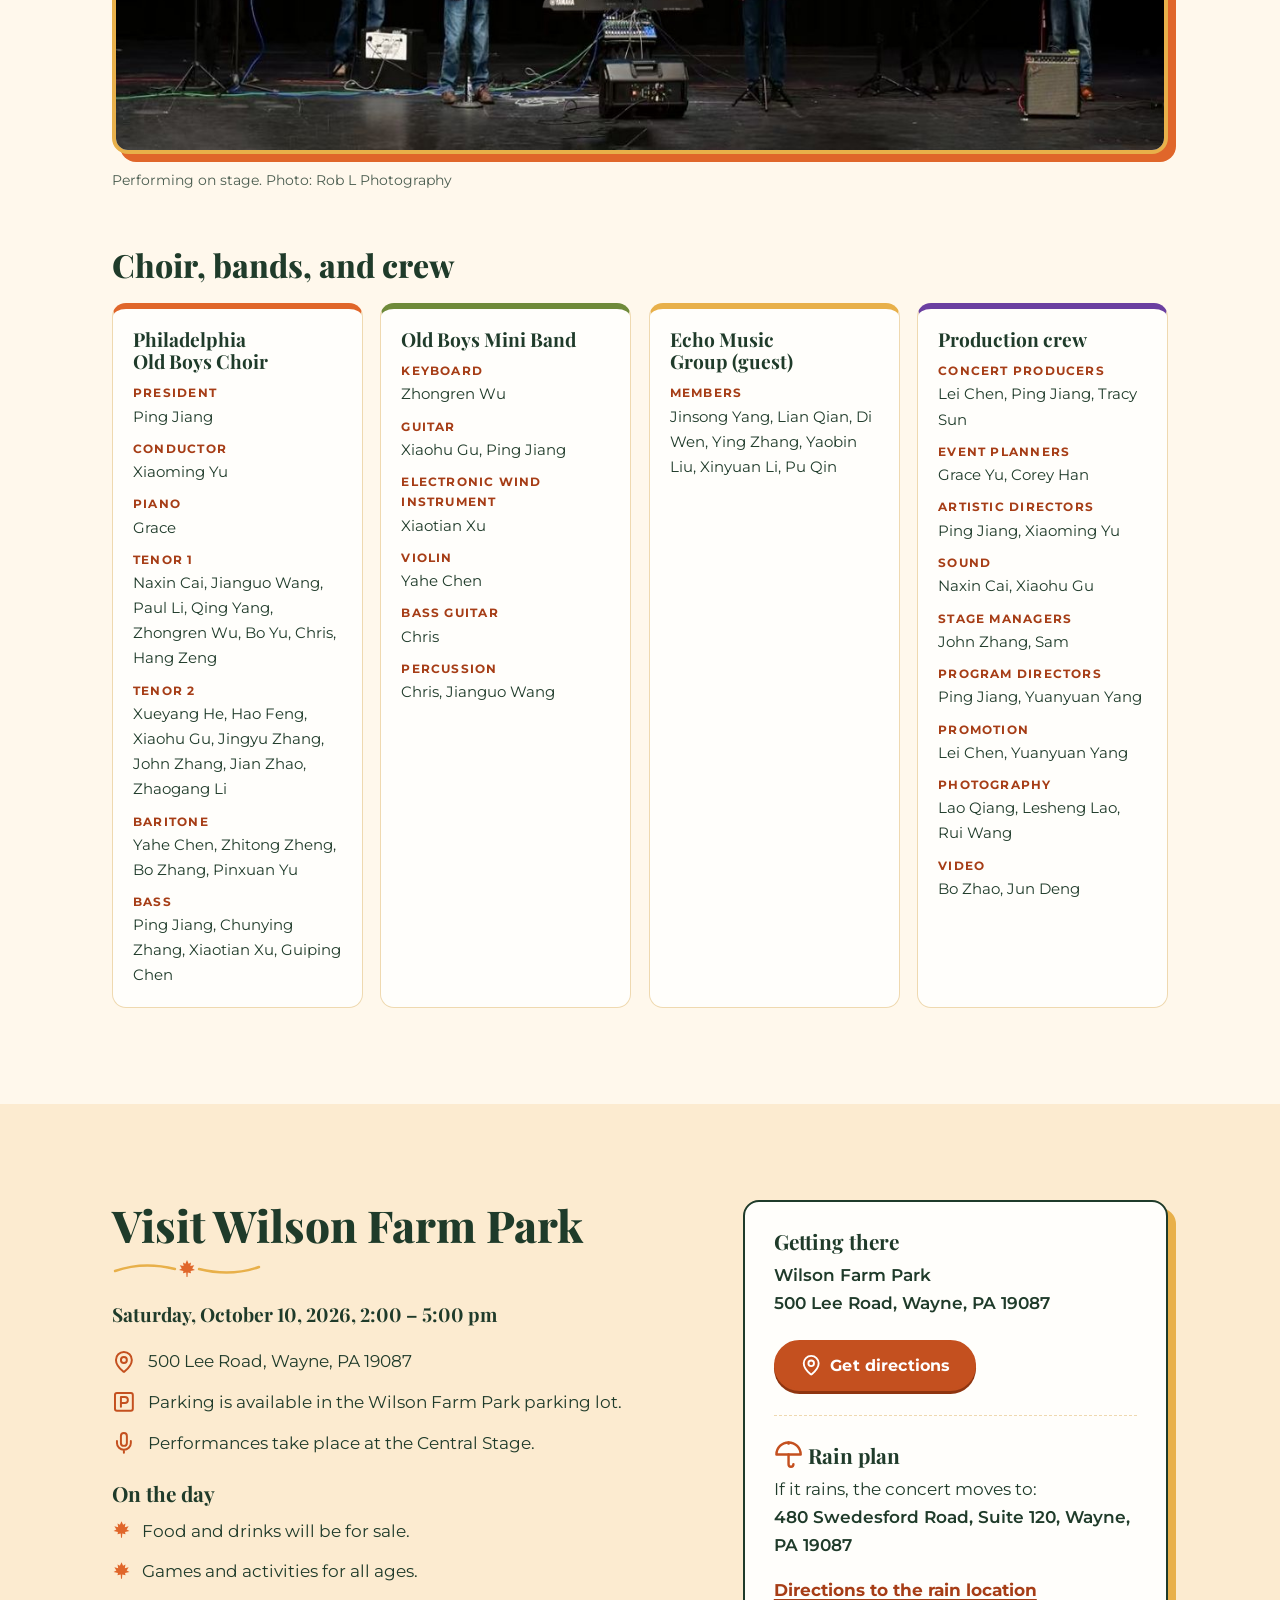
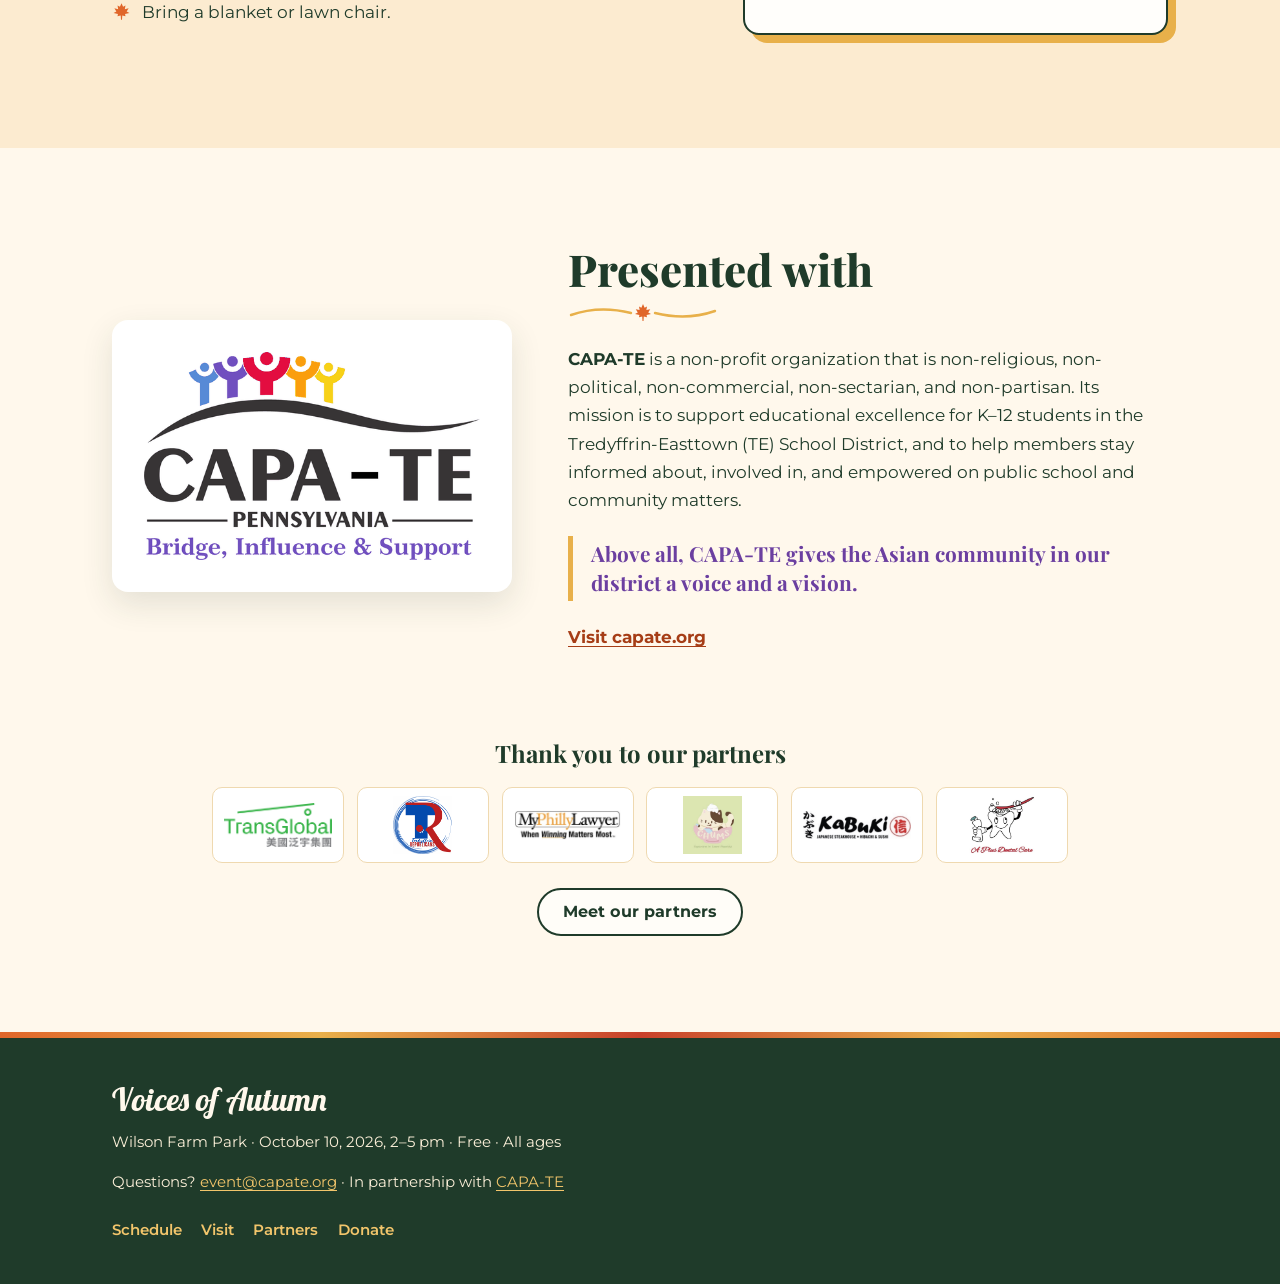
==== commit 185cbfb9: "Use event@capate.org and Wilson Farm Park's Wayne address - Contact email info@capate.org -> event@c" ====
--- a/index.html
+++ b/index.html
@@ -4,10 +4,10 @@
 <meta charset="utf-8">
 <meta name="viewport" content="width=device-width, initial-scale=1">
 <title data-i18n="title.home">Voices of Autumn – Community Concert at Wilson Farm Park</title>
-<meta name="description" content="Voices of Autumn: a free community concert for all ages at Wilson Farm Park, Chesterbrook PA. Saturday, October 10, 2026, 2–5 pm. Presented by CAPA-TE.">
+<meta name="description" content="Voices of Autumn: a free community concert for all ages at Wilson Farm Park, Wayne, PA. Saturday, October 10, 2026, 2–5 pm. Presented by CAPA-TE.">
 <meta property="og:type" content="website">
 <meta property="og:title" content="Voices of Autumn – Free Community Concert">
-<meta property="og:description" content="Sat, Oct 10, 2026, 2–5 pm at Wilson Farm Park, Chesterbrook PA. Free for all ages. Presented by CAPA-TE.">
+<meta property="og:description" content="Sat, Oct 10, 2026, 2–5 pm at Wilson Farm Park, Wayne, PA. Free for all ages. Presented by CAPA-TE.">
 <meta property="og:image" content="https://concert.capate.org/images/poster.jpg">
 <meta name="twitter:card" content="summary_large_image">
 <meta name="theme-color" content="#fff8ec">
@@ -171,7 +171,7 @@
         <h2 id="visit-h" data-i18n="visit.h">Visit Wilson Farm Park</h2>
         <p class="when" data-i18n="visit.when">Saturday, October 10, 2026, 2:00 – 5:00 pm</p>
         <ul class="info-list">
-          <li><svg class="ic" aria-hidden="true"><use href="#i-pin"/></svg><span data-i18n="visit.addr">500 Lee Road, Chesterbrook, PA 19087 (Wayne, Pennsylvania)</span></li>
+          <li><svg class="ic" aria-hidden="true"><use href="#i-pin"/></svg><span data-i18n="visit.addr">500 Lee Road, Wayne, PA 19087</span></li>
           <li><svg class="ic" aria-hidden="true"><use href="#i-park"/></svg><span data-i18n="visit.parking">Parking is available in the Wilson Farm Park parking lot.</span></li>
           <li><svg class="ic" aria-hidden="true"><use href="#i-mic"/></svg><span data-i18n="visit.stage">Performances take place at the Central Stage.</span></li>
         </ul>
@@ -184,8 +184,8 @@
       </div>
       <aside class="card">
         <h3 data-i18n="visit.cardH">Getting there</h3>
-        <p class="addr">Wilson Farm Park<br>500 Lee Road, Chesterbrook, PA 19087</p>
-        <a class="btn" href="https://www.google.com/maps/search/?api=1&amp;query=Wilson+Farm+Park+500+Lee+Road+Chesterbrook+PA+19087" target="_blank" rel="noopener"><svg class="ic" aria-hidden="true"><use href="#i-pin"/></svg><span data-i18n="visit.directions">Get directions</span></a>
+        <p class="addr">Wilson Farm Park<br>500 Lee Road, Wayne, PA 19087</p>
+        <a class="btn" href="https://www.google.com/maps/search/?api=1&amp;query=Wilson+Farm+Park+500+Lee+Road+Wayne+PA+19087" target="_blank" rel="noopener"><svg class="ic" aria-hidden="true"><use href="#i-pin"/></svg><span data-i18n="visit.directions">Get directions</span></a>
         <hr>
         <h3><svg class="ic" aria-hidden="true" style="vertical-align:-.25em;color:var(--maple-dk)"><use href="#i-umbrella"/></svg> <span data-i18n="visit.rainH">Rain plan</span></h3>
         <p><span data-i18n="visit.rainP">If it rains, the concert moves to:</span><br><span class="addr">480 Swedesford Road, Suite 120, Wayne, PA 19087</span></p>
@@ -218,7 +218,7 @@
   <div class="wrap">
     <p class="foot-brand" data-i18n="brand">Voices of Autumn</p>
     <p data-i18n="foot.l1">Wilson Farm Park · October 10, 2026, 2–5 pm · Free · All ages</p>
-    <p data-i18n-html="foot.l2">Questions? <a href="mailto:info@capate.org">info@capate.org</a> · In partnership with <a href="https://capate.org/">CAPA-TE</a></p>
+    <p data-i18n-html="foot.l2">Questions? <a href="mailto:event@capate.org">event@capate.org</a> · In partnership with <a href="https://capate.org/">CAPA-TE</a></p>
     <ul class="foot-links">
       <li><a href="#schedule" data-i18n="nav.schedule">Schedule</a></li>
       <li><a href="#visit" data-i18n="nav.visit">Visit</a></li>
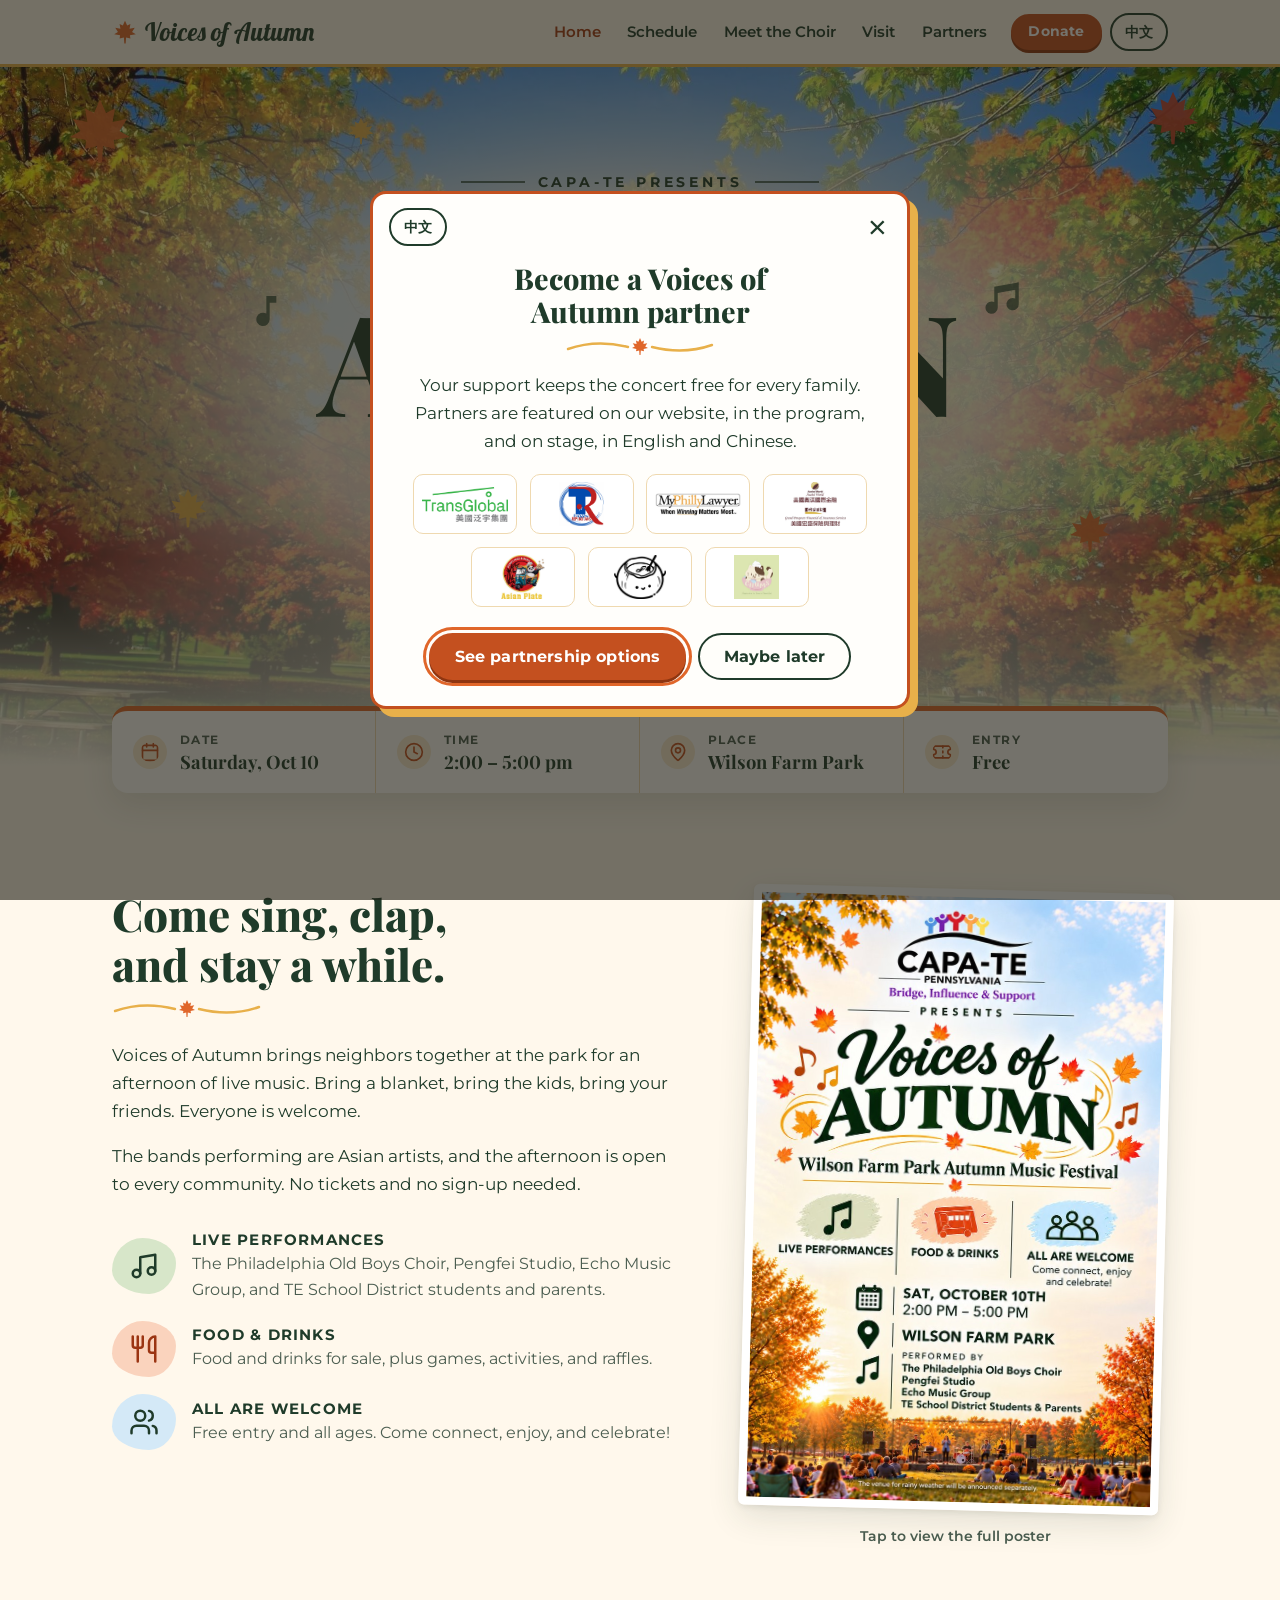
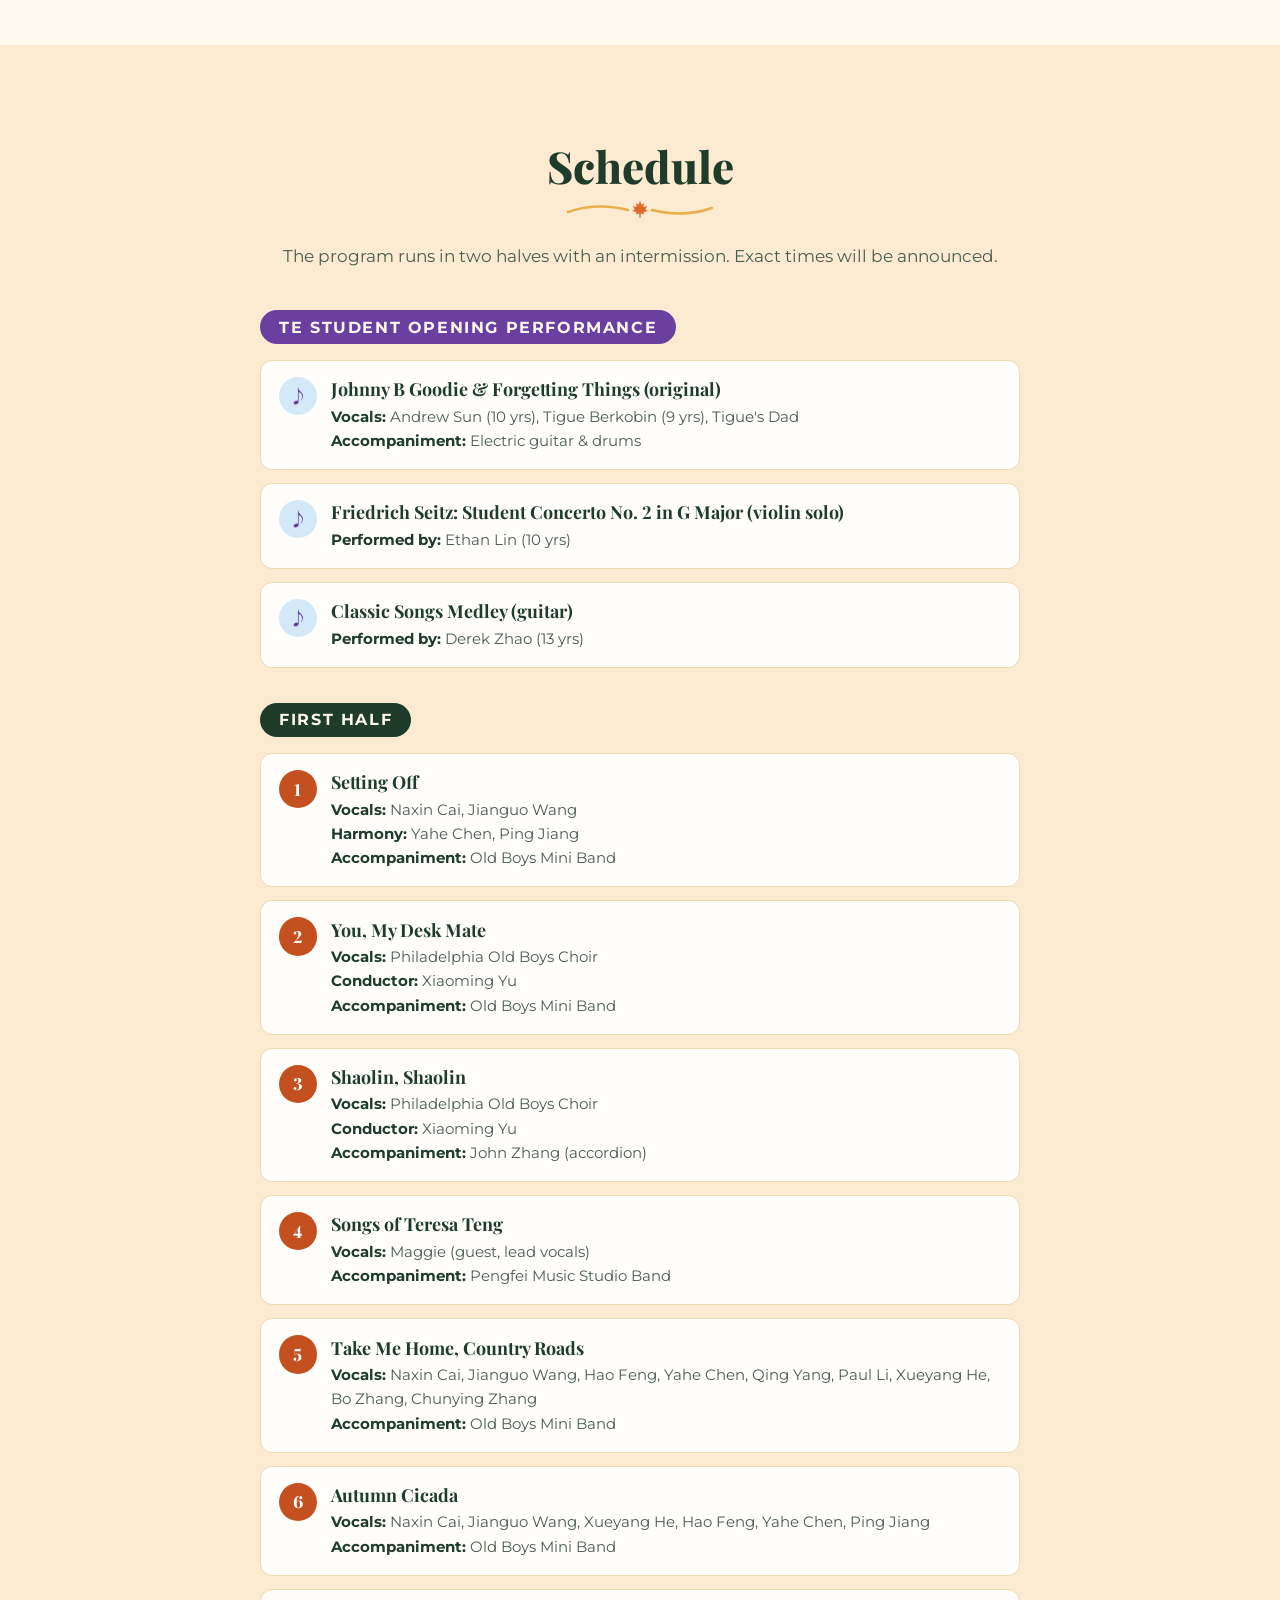
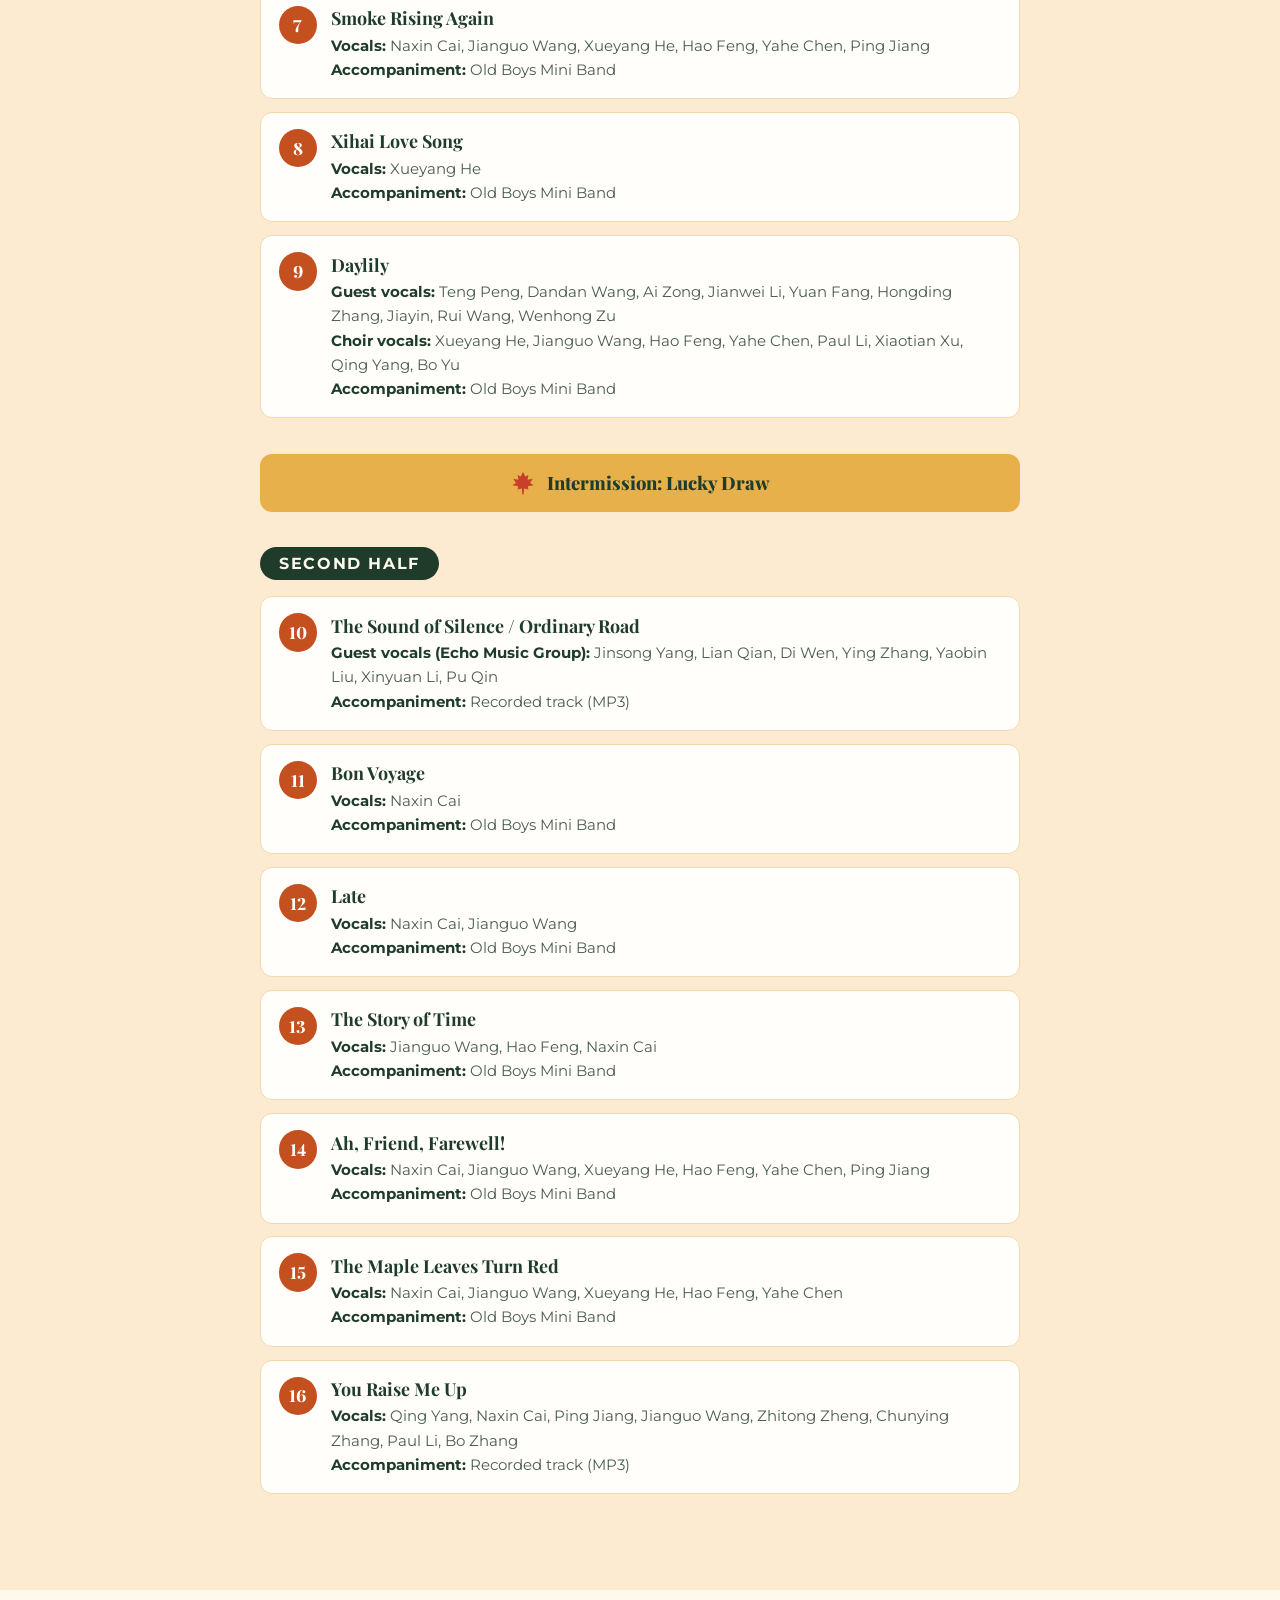
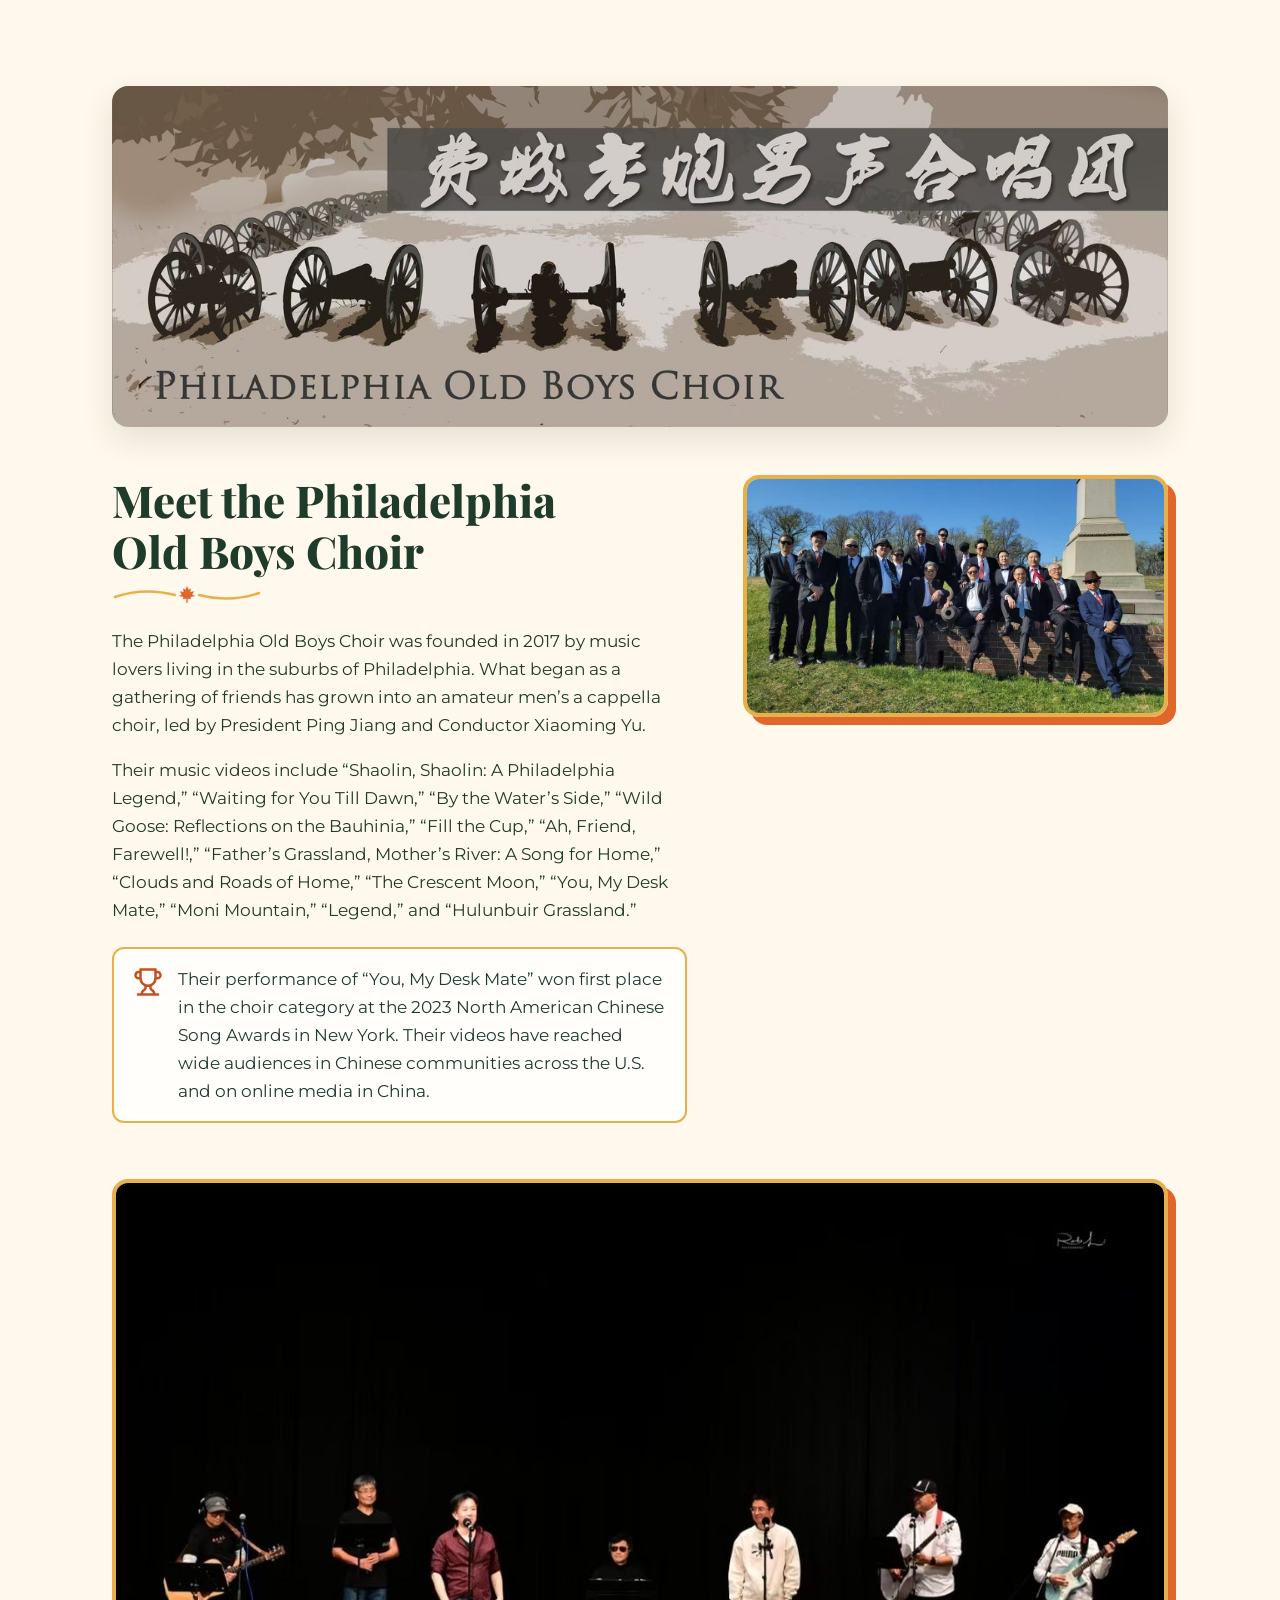
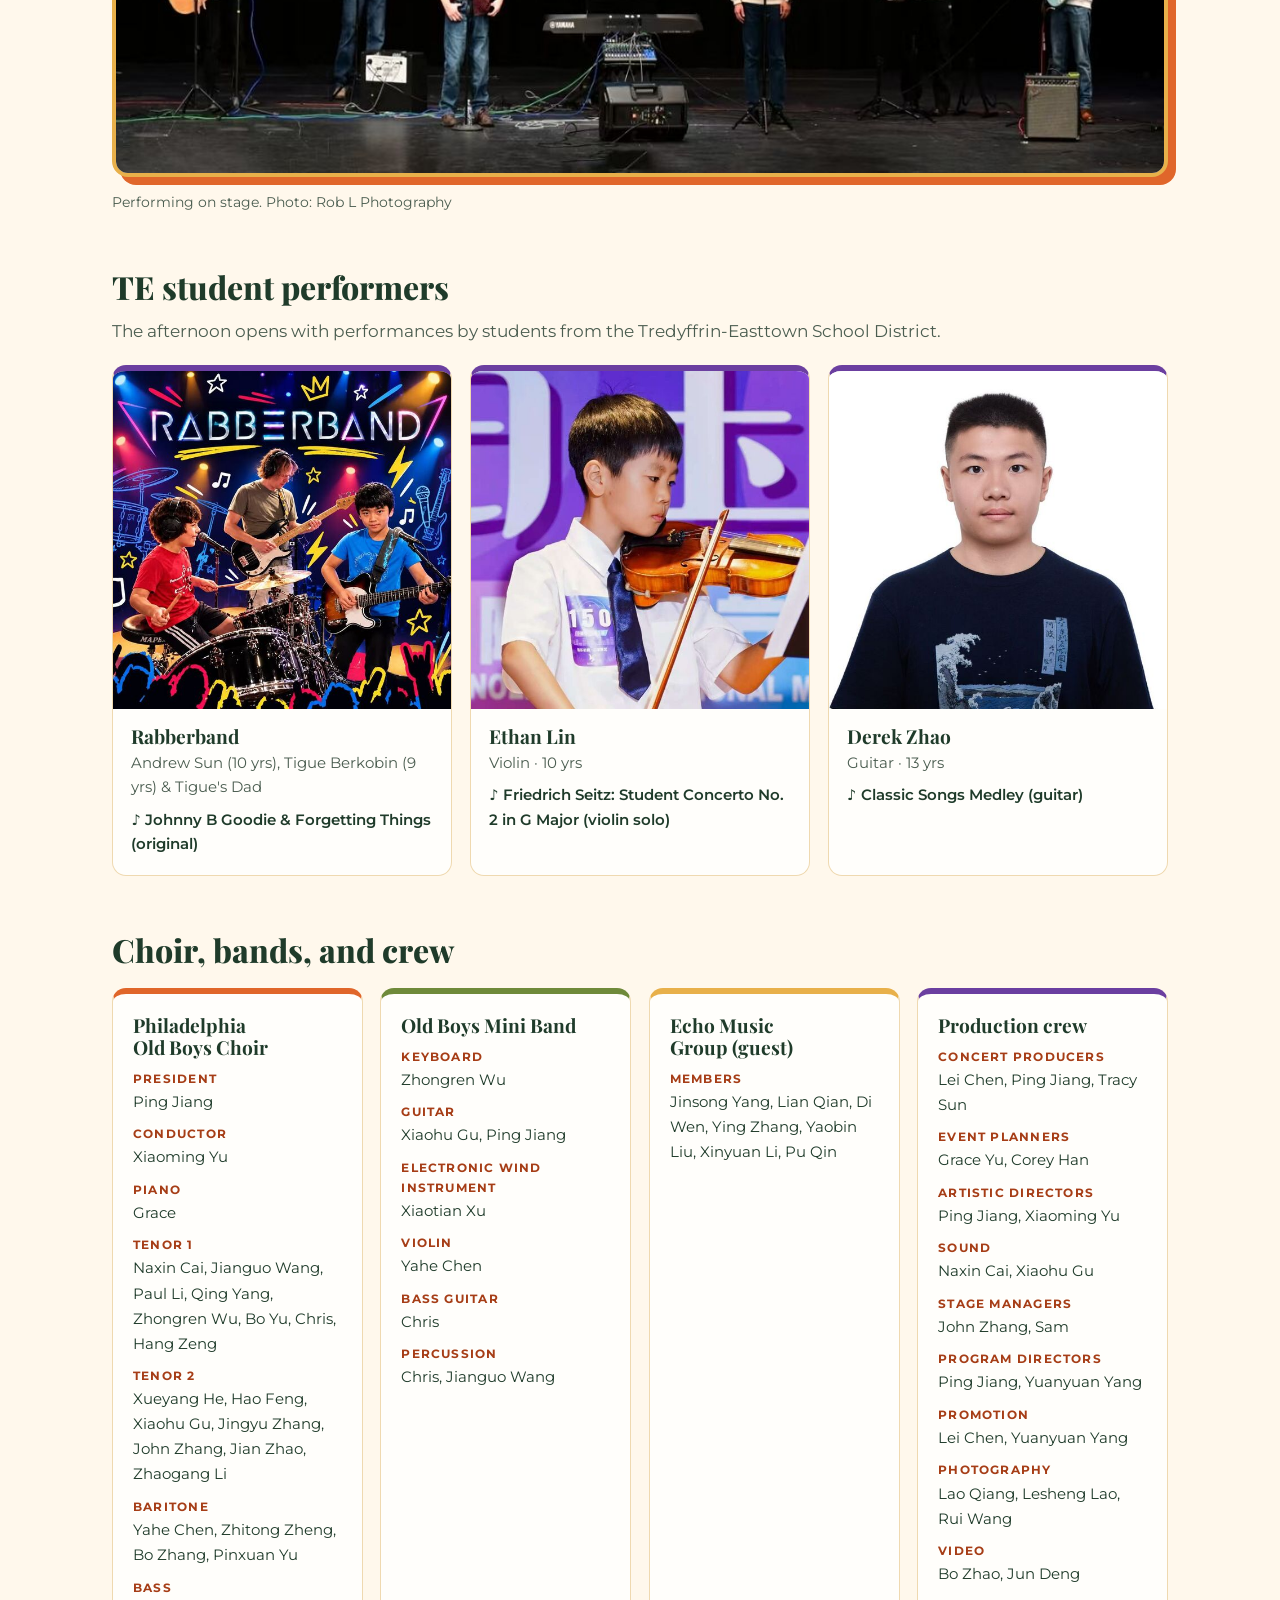
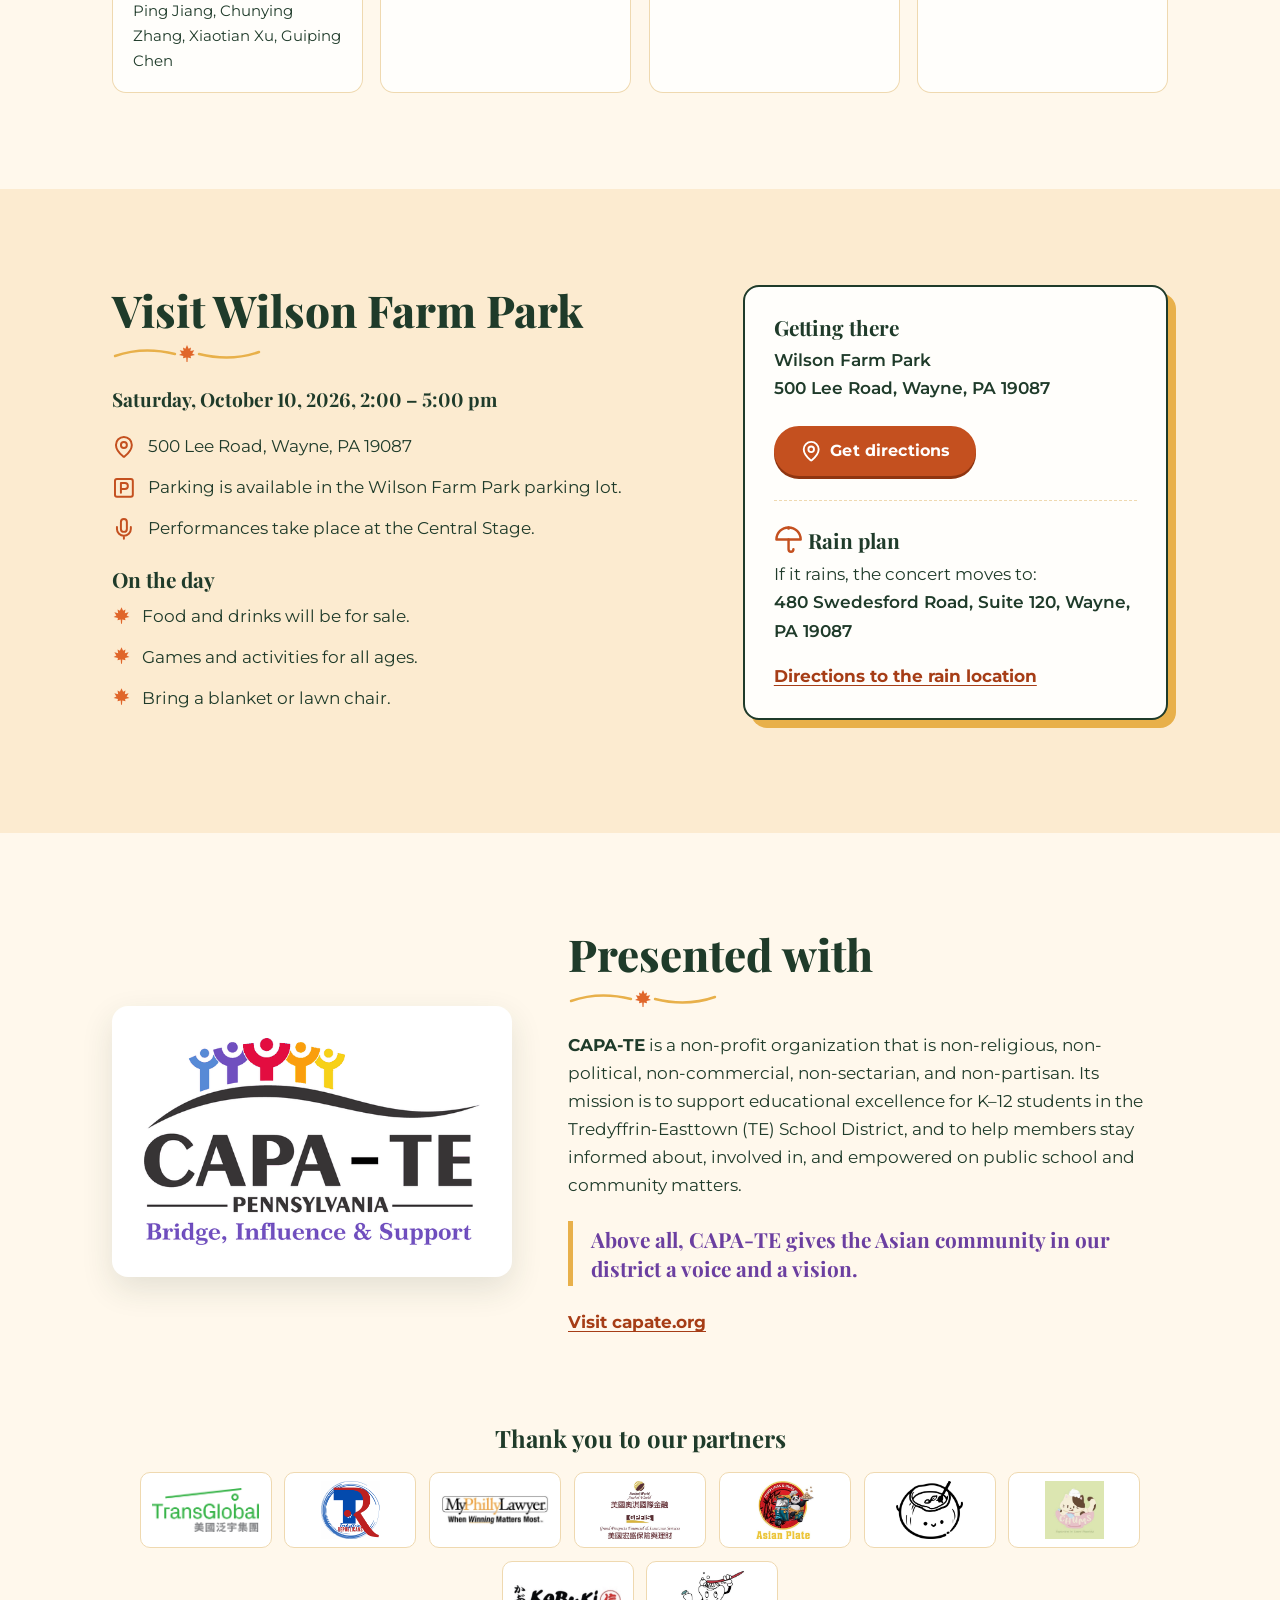
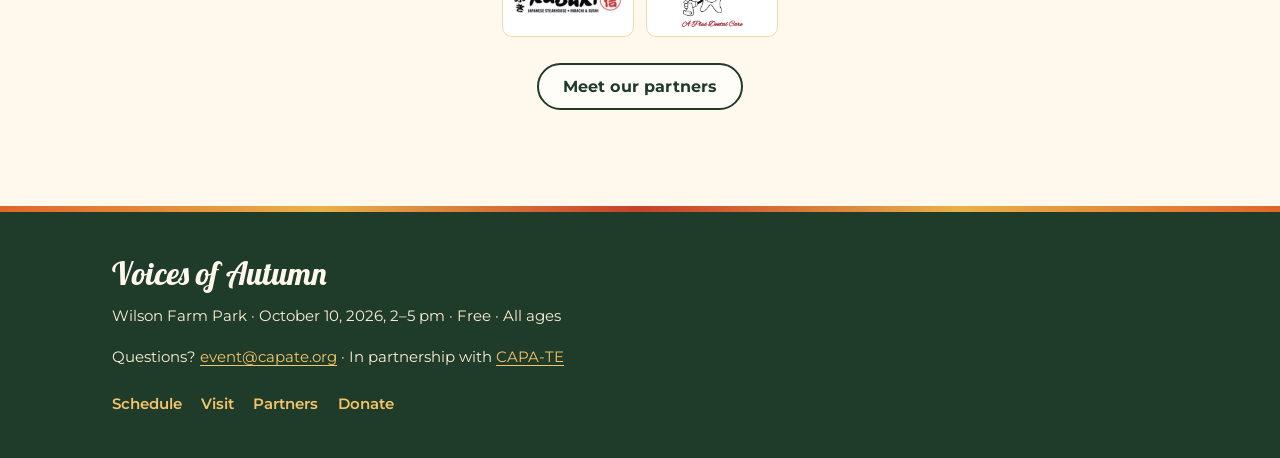
==== commit 2d472f74: "Move student photos below the choir intro; Rabberband opens; new Auchel logo - Student opening order" ====
--- a/index.html
+++ b/index.html
@@ -41,7 +41,6 @@
   <symbol id="i-music" viewBox="0 0 24 24" fill="none" stroke="currentColor" stroke-width="2" stroke-linecap="round" stroke-linejoin="round"><path d="M9 18V5l12-2v13"/><circle cx="6" cy="18" r="3"/><circle cx="18" cy="16" r="3"/></symbol>
   <symbol id="i-food" viewBox="0 0 24 24" fill="none" stroke="currentColor" stroke-width="2" stroke-linecap="round" stroke-linejoin="round"><path d="M3 2v7c0 1.1.9 2 2 2h4a2 2 0 0 0 2-2V2M7 2v20M21 15V2a5 5 0 0 0-5 5v6c0 1.1.9 2 2 2h3Zm0 0v7"/></symbol>
   <symbol id="i-people" viewBox="0 0 24 24" fill="none" stroke="currentColor" stroke-width="2" stroke-linecap="round" stroke-linejoin="round"><path d="M16 21v-2a4 4 0 0 0-4-4H6a4 4 0 0 0-4 4v2"/><circle cx="9" cy="7" r="4"/><path d="M22 21v-2a4 4 0 0 0-3-3.87M16 3.13a4 4 0 0 1 0 7.75"/></symbol>
-  <symbol id="i-menu" viewBox="0 0 24 24" fill="none" stroke="currentColor" stroke-width="2.4" stroke-linecap="round"><path d="M4 6h16M4 12h16M4 18h16"/></symbol>
   <symbol id="i-park" viewBox="0 0 24 24" fill="none" stroke="currentColor" stroke-width="2" stroke-linecap="round" stroke-linejoin="round"><rect width="18" height="18" x="3" y="3" rx="2"/><path d="M9 17V7h4a3 3 0 0 1 0 6H9"/></symbol>
   <symbol id="i-mic" viewBox="0 0 24 24" fill="none" stroke="currentColor" stroke-width="2" stroke-linecap="round" stroke-linejoin="round"><path d="M12 2a3 3 0 0 0-3 3v7a3 3 0 0 0 6 0V5a3 3 0 0 0-3-3Z"/><path d="M19 10v2a7 7 0 0 1-14 0v-2M12 19v3"/></symbol>
   <symbol id="i-trophy" viewBox="0 0 24 24" fill="none" stroke="currentColor" stroke-width="2" stroke-linecap="round" stroke-linejoin="round"><path d="M6 9H4.5a2.5 2.5 0 0 1 0-5H6M18 9h1.5a2.5 2.5 0 0 0 0-5H18M4 22h16M10 14.66V17c0 .55-.47.98-.97 1.21C7.85 18.75 7 20.24 7 22M14 14.66V17c0 .55.47.98.97 1.21C16.15 18.75 17 20.24 17 22M18 2H6v7a6 6 0 0 0 12 0V2Z"/></symbol>
@@ -58,15 +57,13 @@
     <ul class="nav-links" id="nav-links">
       <li><a href="#top" aria-current="page" data-i18n="nav.home">Home</a></li>
       <li><a href="#schedule" data-i18n="nav.schedule">Schedule</a></li>
-      <li><a href="#choir" data-i18n="nav.choir">Meet the Choir</a></li>
+      <li><a href="#choir" data-i18n-html="nav.choir"><span class="nav-long">Meet the </span>Choir</a></li>
       <li><a href="#visit" data-i18n="nav.visit">Visit</a></li>
       <li><a href="partners.html" data-i18n="nav.partners">Partners</a></li>
-      <li class="nav-donate"><a href="donate.html" data-i18n="nav.donate">Donate</a></li>
     </ul>
     <div class="nav-actions">
       <a class="btn btn-sm" href="donate.html" data-i18n="nav.donate">Donate</a>
       <button type="button" class="lang-btn" data-lang-toggle lang="zh-Hans" title="Switch language / 切换语言">中文</button>
-      <button type="button" class="menu-btn" aria-expanded="false" aria-controls="nav-links"><svg aria-hidden="true"><use href="#i-menu"/></svg><span class="menu-label" data-i18n="nav.menu">Menu</span></button>
     </div>
   </div>
 </nav>
@@ -160,6 +157,11 @@
         <img src="images/choir-band-stage.jpg" width="1200" height="675" loading="lazy" alt="The Philadelphia Old Boys Choir band performing on stage with guitars, keyboard and microphones" data-i18n-attr="alt:img.stage">
         <figcaption data-i18n="choir.credit">Performing on stage. Photo: Rob L Photography</figcaption>
       </figure>
+      <div class="performers-wrap">
+        <h3 class="roster-h" data-i18n="perf.h">TE student performers</h3>
+        <p class="perf-intro" data-i18n="perf.p">The afternoon opens with performances by students from the Tredyffrin-Easttown School District.</p>
+        <div class="performers" id="performers"></div>
+      </div>
       <h3 class="roster-h" data-i18n="roster.h">Choir, bands, and crew</h3>
       <div class="roster" id="roster"></div>
     </div>
--- a/css/style.css
+++ b/css/style.css
@@ -132,39 +132,34 @@
   display: block; padding: .5rem .75rem; border-radius: 999px;
   font-weight: 600; font-size: .95rem; color: var(--ink); text-decoration: none; white-space: nowrap;
 }
-.nav-links a:hover { background: var(--bg-alt); color: var(--ink); }
+@media (hover: hover) { .nav-links a:hover { background: var(--bg-alt); color: var(--ink); } }
 .nav-links a[aria-current="page"] { color: var(--link); }
-.nav-links .nav-donate { display: none; }
 .nav-actions { display: flex; align-items: center; gap: .5rem; }
-.menu-btn {
-  display: none; align-items: center; gap: .35rem;
-  min-height: 38px; padding: .35em .7em;
-  background: var(--ink); color: #fff; border: 0; border-radius: 999px;
-  font: 700 .9rem/1 var(--f-body); cursor: pointer;
-}
-.menu-btn svg { width: 18px; height: 18px; }
-
+
+/* Narrower screens: tabs move to their own row under the logo (scrolls sideways if needed) */
 @media (max-width: 980px) {
-  .js .menu-btn { display: inline-flex; }
-  .js .nav-links {
-    display: none;
-    position: absolute; left: 0; right: 0; top: calc(100% + 3px);
-    flex-direction: column; align-items: stretch; gap: 0;
-    padding: .5rem clamp(16px, 4vw, 32px) 1rem;
-    background: var(--bg); border-bottom: 3px solid var(--gold);
-    box-shadow: 0 16px 24px rgba(31, 59, 42, .12);
+  :root { --nav-h: 96px; }
+  .nav-inner { flex-wrap: wrap; row-gap: 0; padding-top: .45rem; min-height: 0; }
+  .nav-links {
+    order: 3; flex: 1 0 100%;
+    margin: .2rem calc(-1 * clamp(16px, 4vw, 32px)) 0;
+    padding: 0 clamp(16px, 4vw, 32px) .4rem;
+    overflow-x: auto; scrollbar-width: none; -webkit-overflow-scrolling: touch;
   }
-  .js .site-nav.open .nav-links { display: flex; }
-  .js .nav-links a { padding: .8rem .5rem; border-radius: 8px; font-size: 1.05rem; border-bottom: 1px solid var(--line); }
-  html:not(.js) .nav-inner { flex-wrap: wrap; padding-bottom: .5rem; }
-  html:not(.js) .nav-links { order: 3; width: 100%; flex-wrap: wrap; }
+  .nav-links::-webkit-scrollbar { display: none; }
+  .nav-links.scrolls:not(.at-end) {
+    -webkit-mask-image: linear-gradient(90deg, #000 82%, transparent);
+    mask-image: linear-gradient(90deg, #000 82%, transparent);
+  }
+  .nav-links a { padding: .45rem .8rem; font-size: .92rem; }
+  .nav-links a[aria-current="page"] { background: var(--bg-alt); }
 }
 @media (max-width: 440px) {
   .brand { font-size: 1.3rem; }
   .brand svg { display: none; }
-  .nav-actions .btn { display: none; }
-  .nav-links .nav-donate { display: block; }
-  .menu-btn .menu-label { position: absolute; width: 1px; height: 1px; overflow: hidden; clip: rect(0 0 0 0); white-space: nowrap; }
+  .nav-links { gap: 0; }
+  .nav-links a { padding: .45rem .45rem; }
+  .nav-long { display: none; }
 }
 
 /* ---------- decorative leaves & notes ---------- */
@@ -440,6 +435,10 @@
 .sp-logo img { max-height: 150px; width: auto; object-fit: contain; }
 .sp h3 { font-size: clamp(1.35rem, 3vw, 1.65rem); margin-bottom: .4rem; }
 .sp p { color: var(--ink-soft); }
+.tier-silver .sp {
+  background: linear-gradient(135deg, #eef0f3, var(--card) 60%);
+  border-color: #c9ced4; box-shadow: 8px 8px 0 #c9ced4;
+}
 .ext { display: inline-flex; align-items: center; gap: .35rem; font-weight: 700; }
 .ext svg { width: 16px; height: 16px; }
 .logo-grid { display: grid; grid-template-columns: repeat(auto-fill, minmax(240px, 1fr)); gap: 1rem; }
@@ -487,3 +486,14 @@
   .popup[open] .popup-box { animation: pop-in .25s ease-out; }
 }
 @keyframes pop-in { from { opacity: 0; transform: translateY(12px) scale(.98); } }
+
+/* TE student performer cards (below the choir introduction) */
+.performers-wrap { margin: 0 0 clamp(2.5rem, 6vw, 3.5rem); }
+.perf-intro { color: var(--ink-soft); margin: -.5rem 0 1.2rem; }
+.performers { display: grid; grid-template-columns: repeat(auto-fit, minmax(220px, 1fr)); gap: 1.1rem; }
+.performer { background: var(--card); border: 1px solid var(--line); border-top: 6px solid var(--purple); border-radius: 14px; overflow: hidden; }
+.performer img { width: 100%; aspect-ratio: 1; object-fit: cover; object-position: 50% 30%; }
+.performer-body { padding: 1rem 1.15rem 1.2rem; }
+.performer h4 { font-size: 1.2rem; margin-bottom: .25rem; }
+.performer-piece { margin: .5rem 0 0; font-size: .92rem; font-weight: 600; }
+@media (max-width: 560px) { .performer img { aspect-ratio: 4 / 3; } }
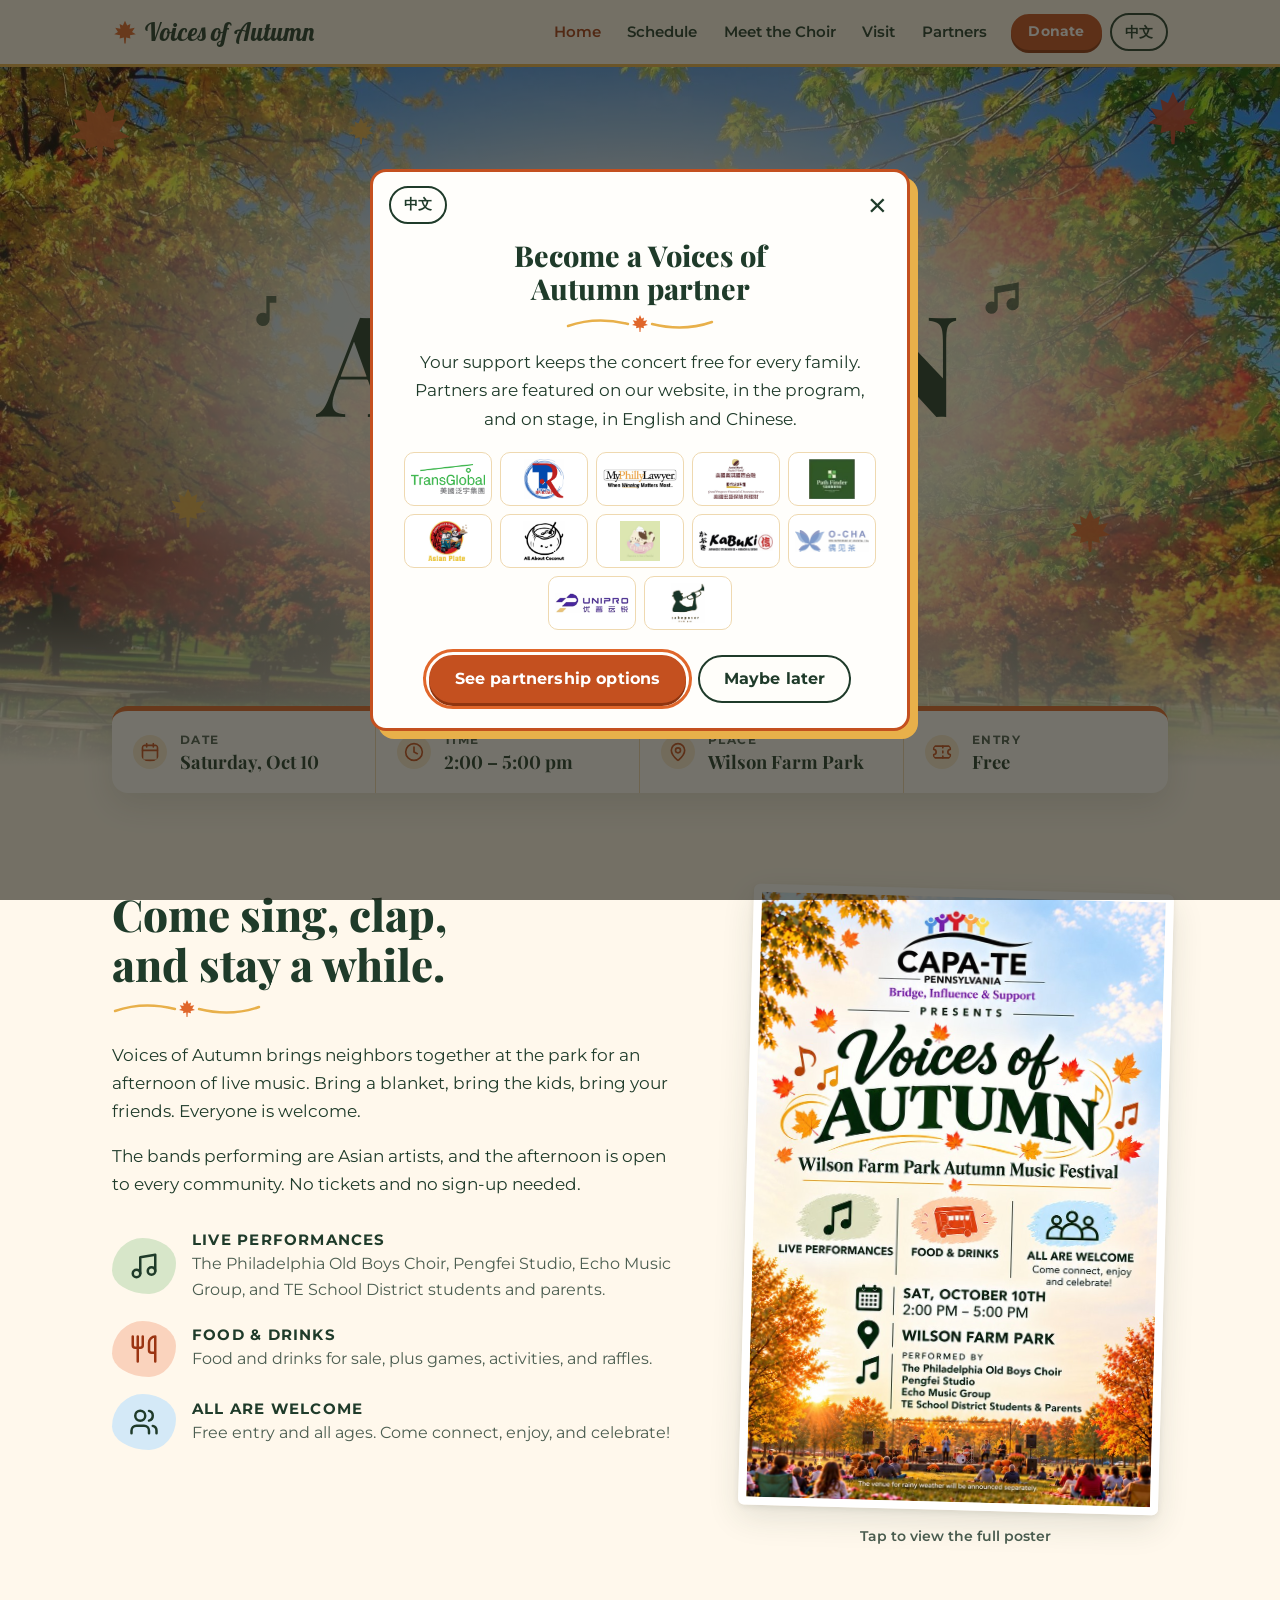
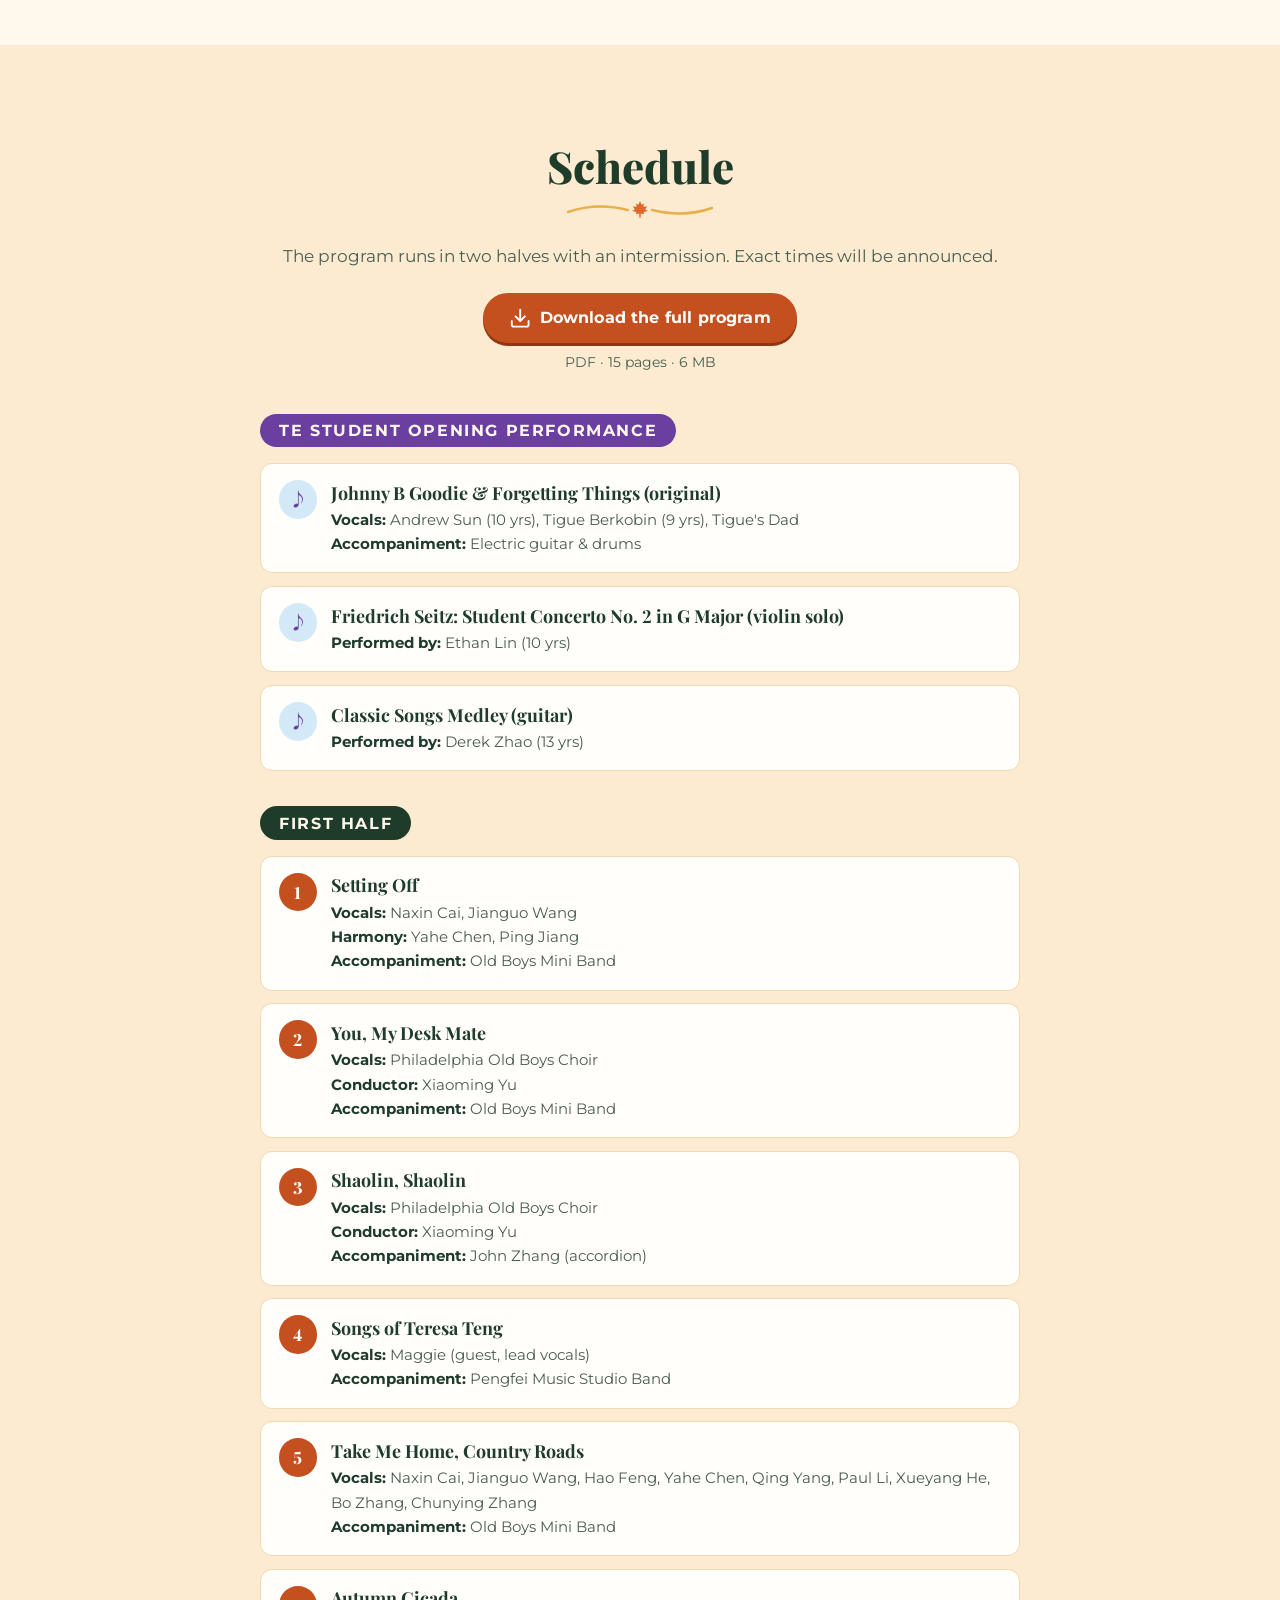
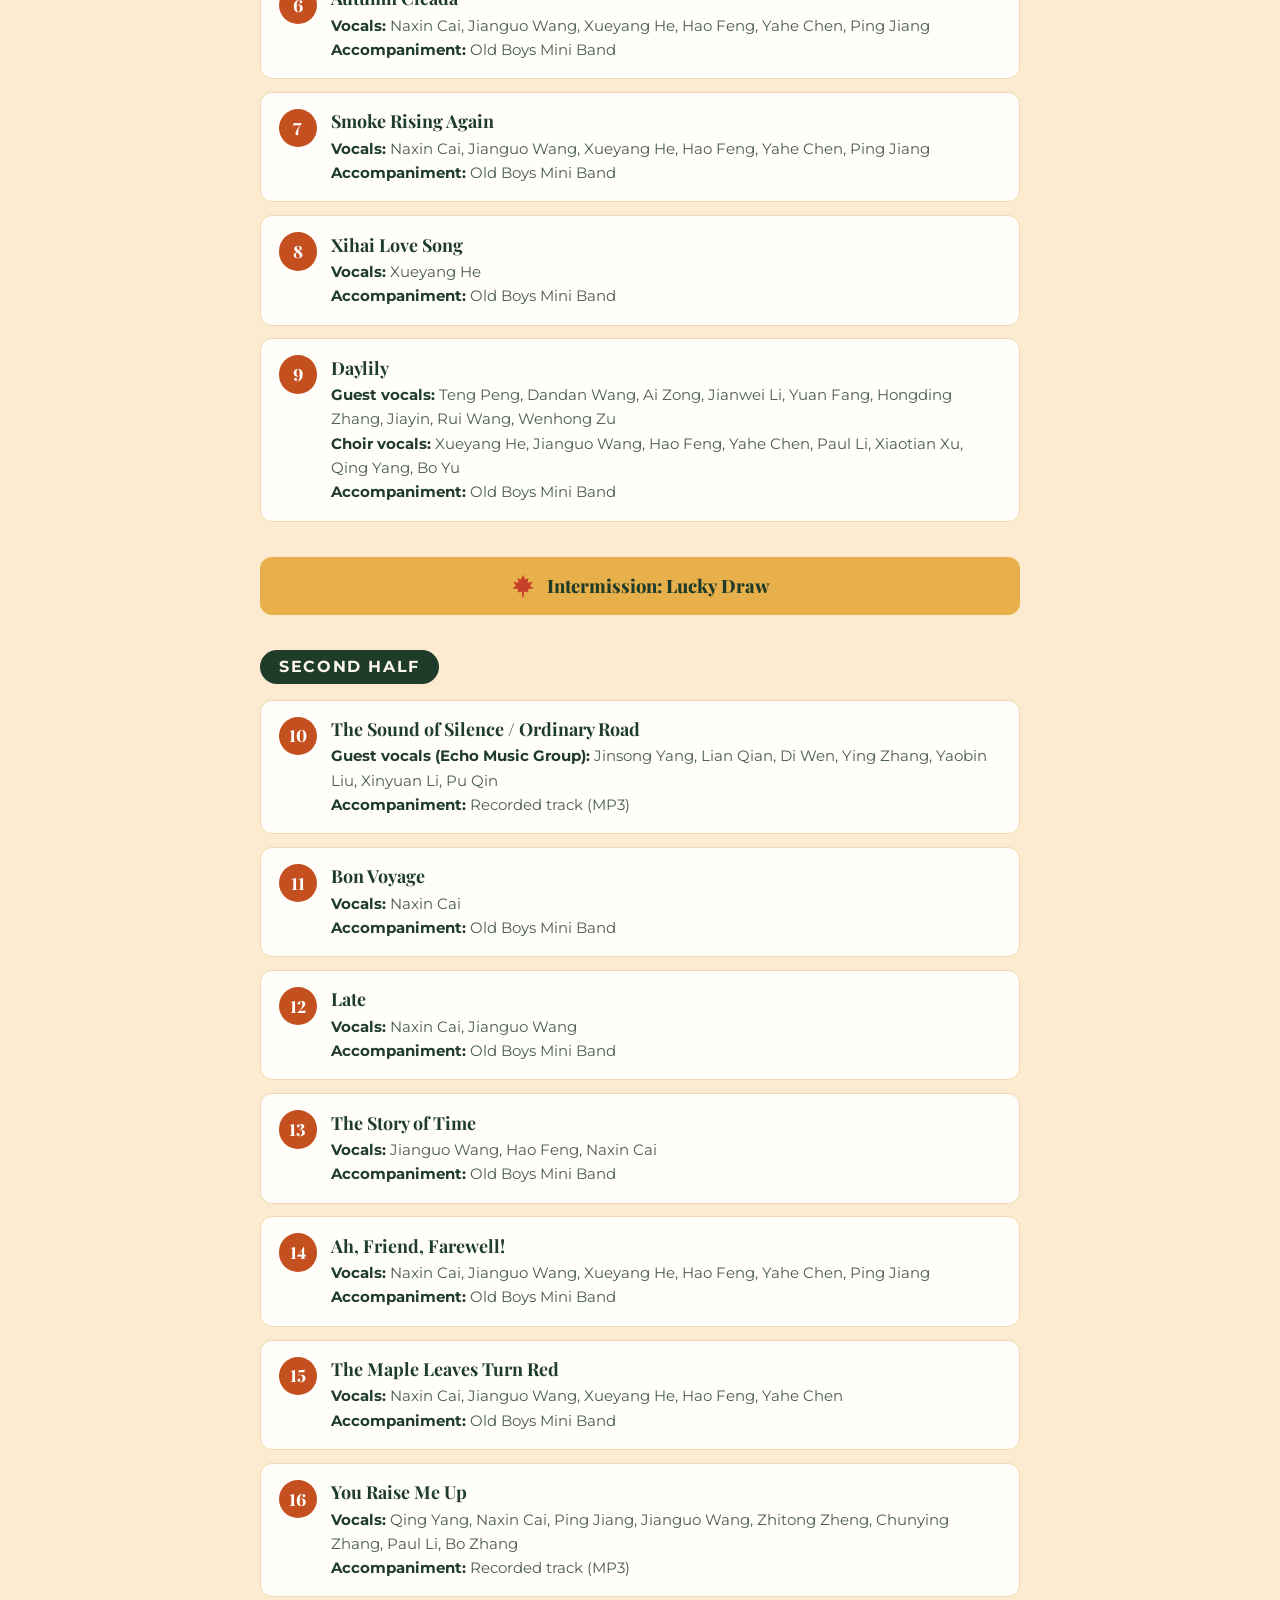
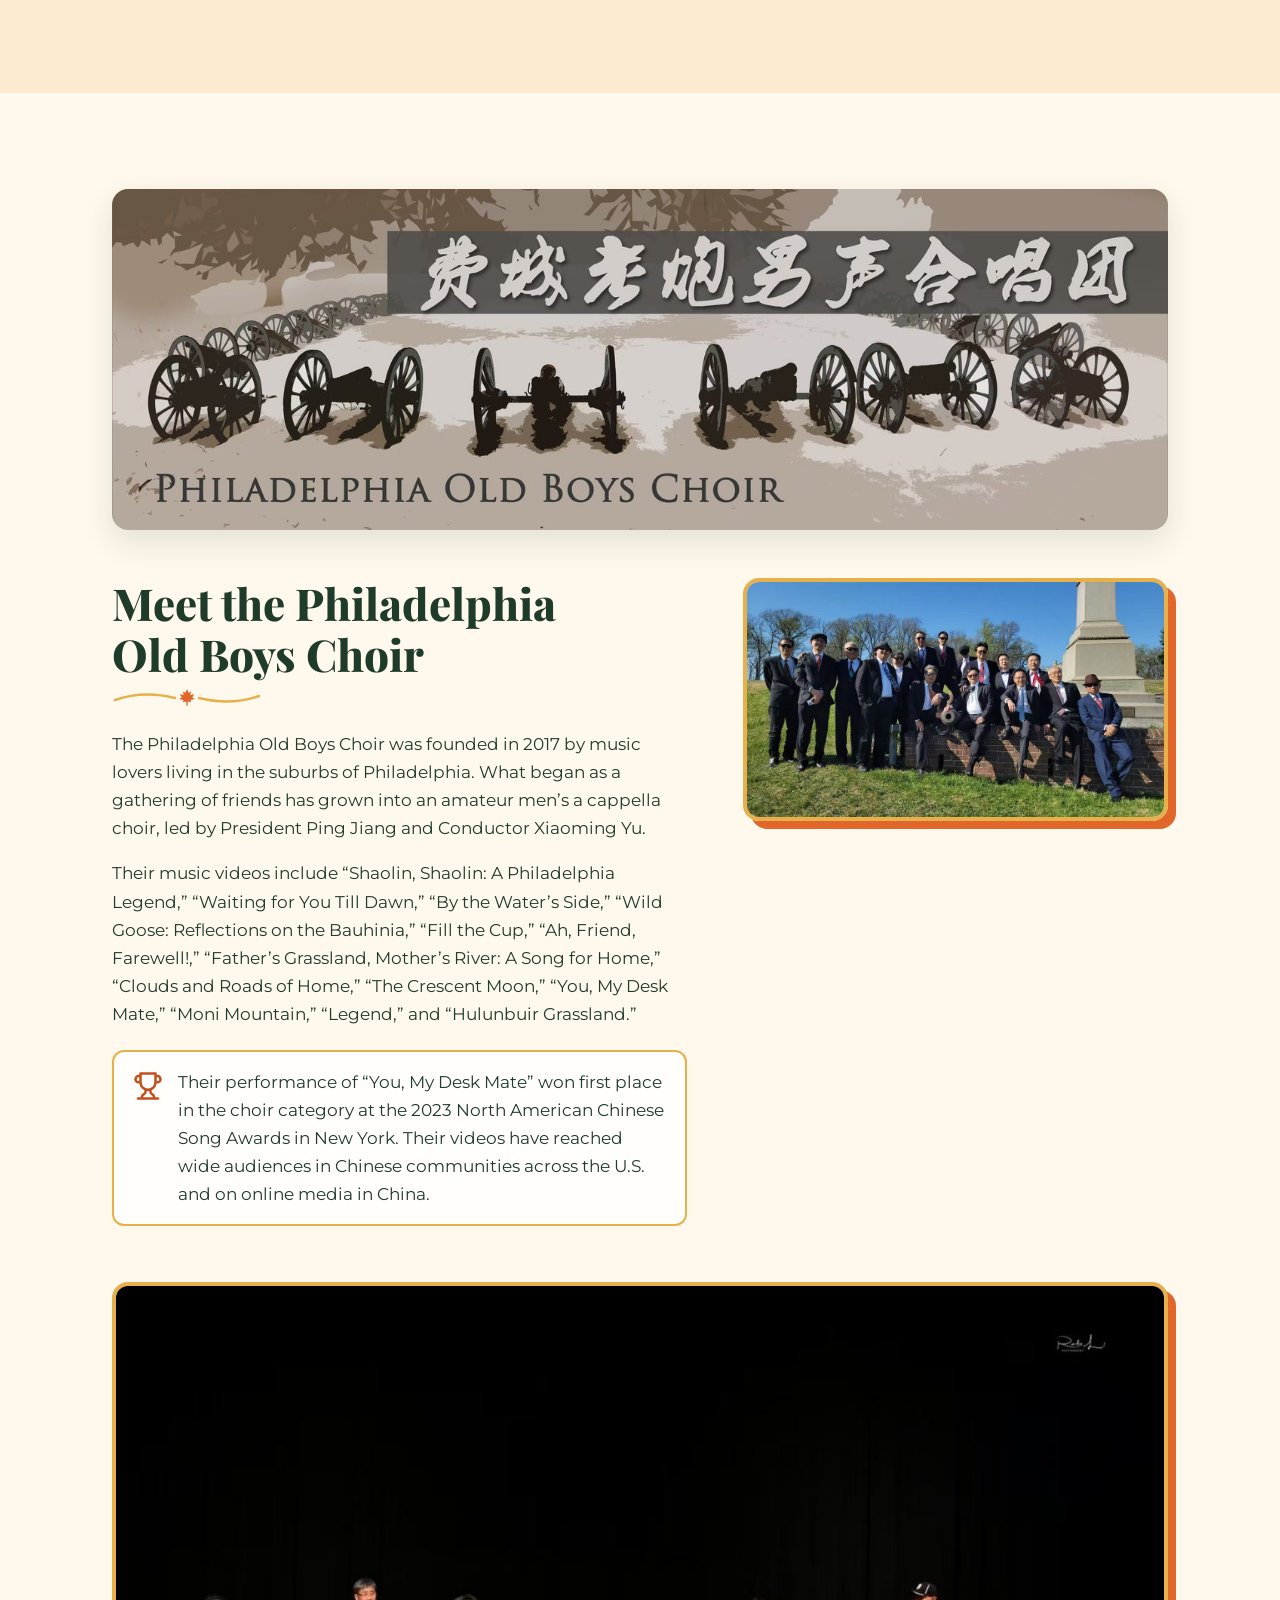
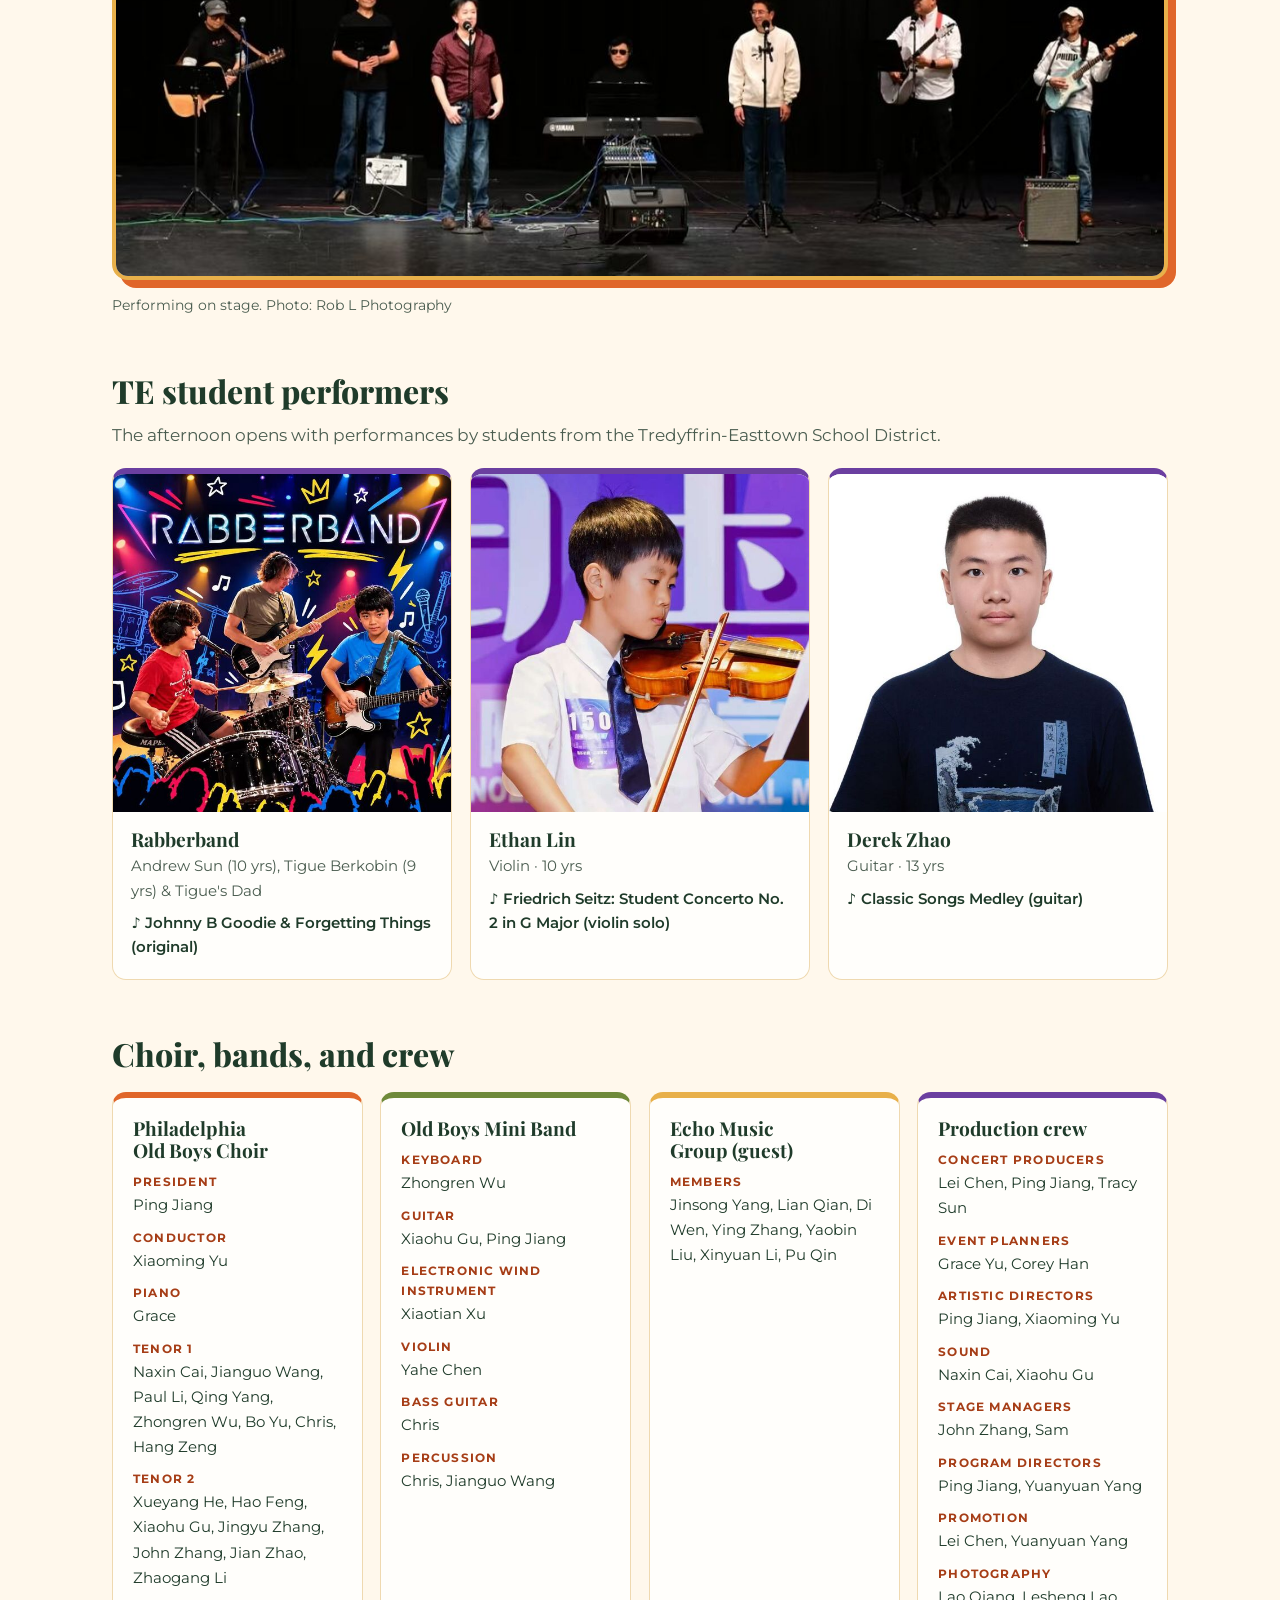
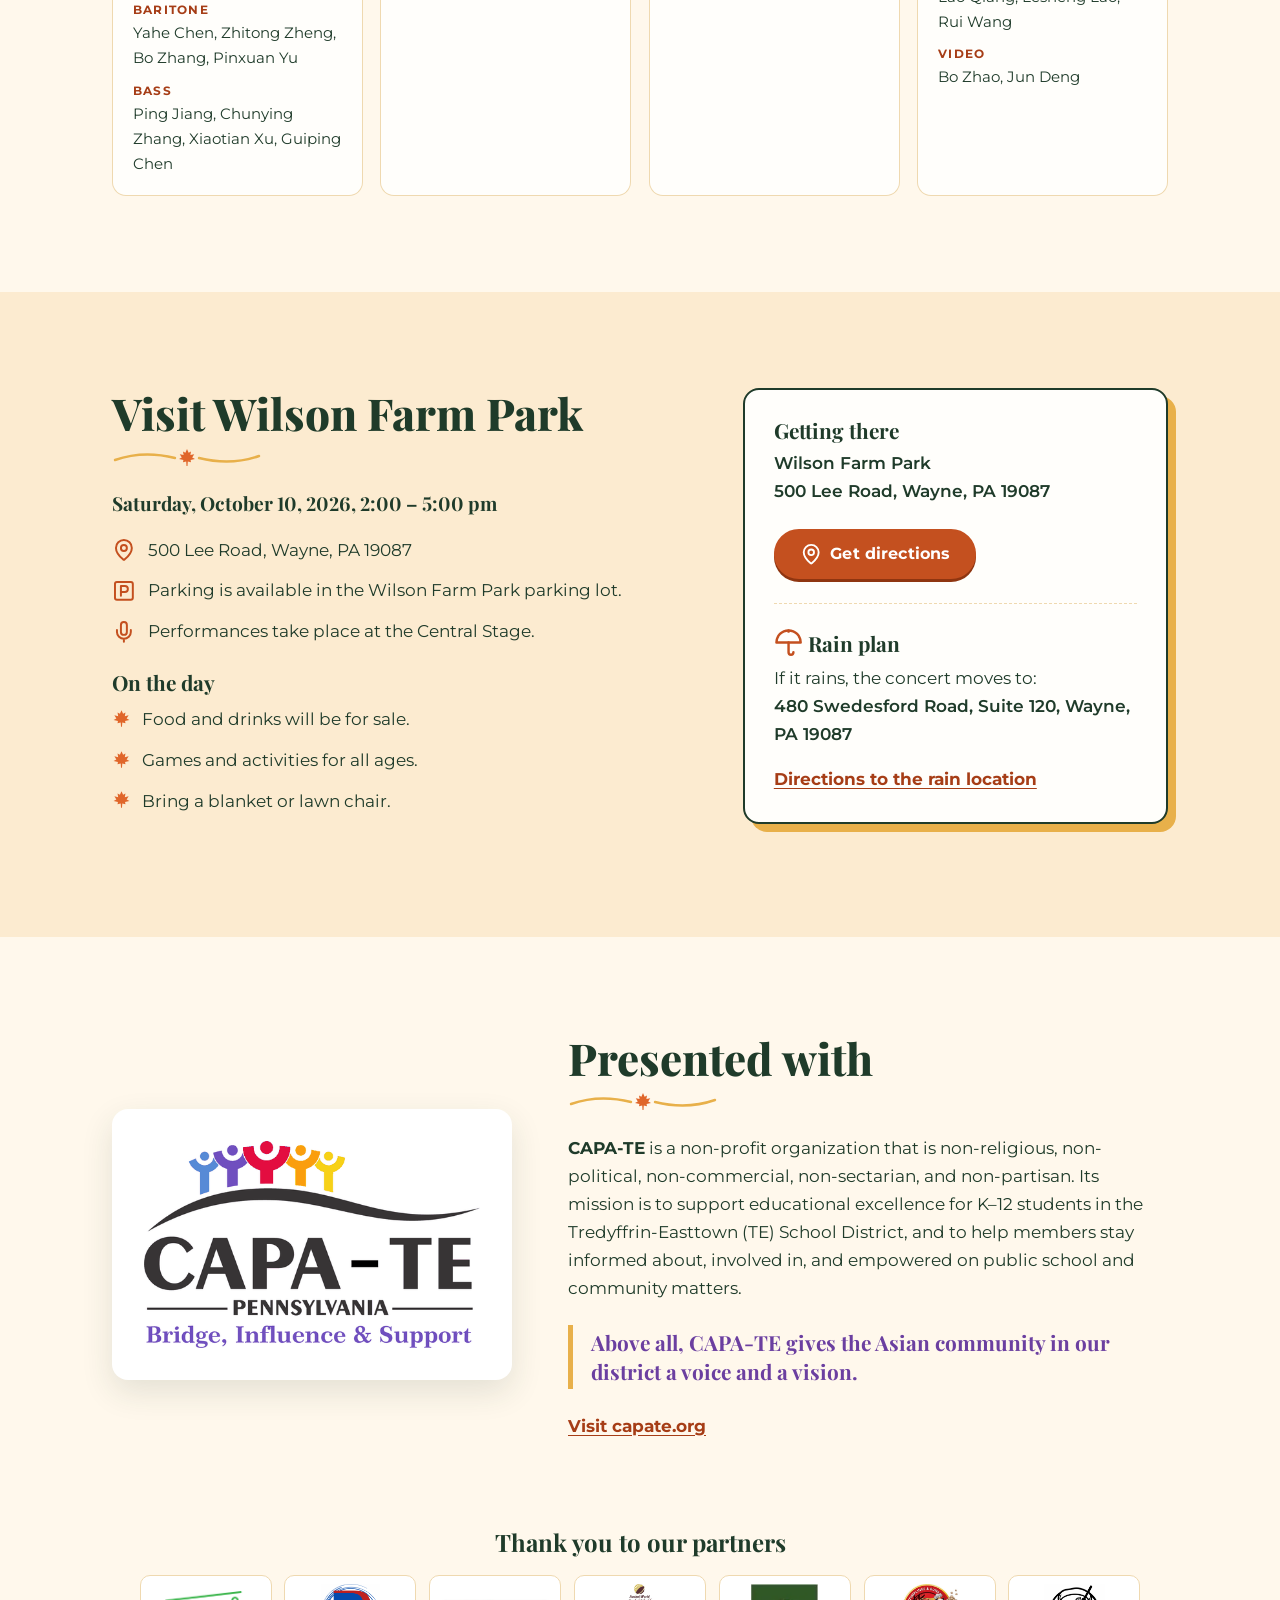
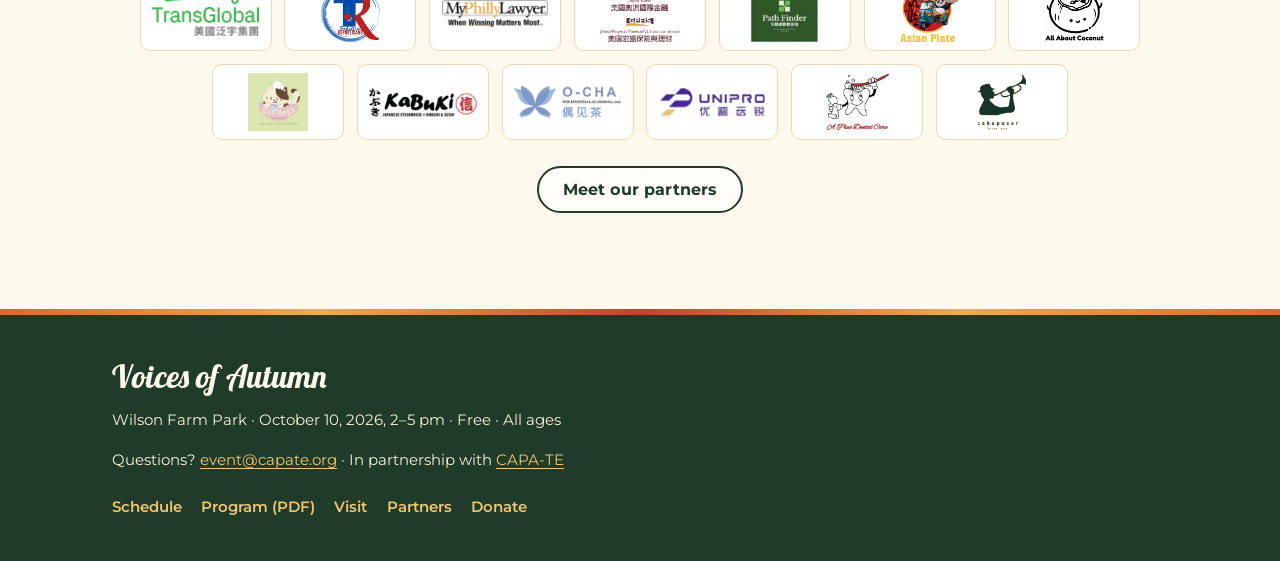
==== commit 5a85dffb: "Add downloadable concert program (PDF) - "Download the full program" button under the Schedule headi" ====
--- a/index.html
+++ b/index.html
@@ -46,6 +46,7 @@
   <symbol id="i-trophy" viewBox="0 0 24 24" fill="none" stroke="currentColor" stroke-width="2" stroke-linecap="round" stroke-linejoin="round"><path d="M6 9H4.5a2.5 2.5 0 0 1 0-5H6M18 9h1.5a2.5 2.5 0 0 0 0-5H18M4 22h16M10 14.66V17c0 .55-.47.98-.97 1.21C7.85 18.75 7 20.24 7 22M14 14.66V17c0 .55.47.98.97 1.21C16.15 18.75 17 20.24 17 22M18 2H6v7a6 6 0 0 0 12 0V2Z"/></symbol>
   <symbol id="i-umbrella" viewBox="0 0 24 24" fill="none" stroke="currentColor" stroke-width="2" stroke-linecap="round" stroke-linejoin="round"><path d="M22 12a10 10 0 0 0-20 0Z"/><path d="M12 12v8a2 2 0 0 0 4 0M12 2v1"/></symbol>
   <symbol id="i-ext" viewBox="0 0 24 24" fill="none" stroke="currentColor" stroke-width="2" stroke-linecap="round" stroke-linejoin="round"><path d="M15 3h6v6M10 14 21 3M18 13v6a2 2 0 0 1-2 2H5a2 2 0 0 1-2-2V8a2 2 0 0 1 2-2h6"/></symbol>
+  <symbol id="i-download" viewBox="0 0 24 24" fill="none" stroke="currentColor" stroke-width="2" stroke-linecap="round" stroke-linejoin="round"><path d="M21 15v4a2 2 0 0 1-2 2H5a2 2 0 0 1-2-2v-4M7 10l5 5 5-5M12 15V3"/></symbol>
   <symbol id="i-heart" viewBox="0 0 24 24"><path d="M19 14c1.49-1.46 3-3.21 3-5.5A5.5 5.5 0 0 0 16.5 3c-1.76 0-3 .5-4.5 2-1.5-1.5-2.74-2-4.5-2A5.5 5.5 0 0 0 2 8.5c0 2.3 1.5 4.05 3 5.5l7 7Z"/></symbol>
 </svg>
 
@@ -127,6 +128,10 @@
       <div class="sec-head center">
         <h2 id="schedule-h" data-i18n="sched.h">Schedule</h2>
         <p data-i18n="sched.p">The program runs in two halves with an intermission. Exact times will be announced.</p>
+        <p class="sched-dl">
+          <a class="btn" href="files/voices-of-autumn-concert-program.pdf" download><svg class="ic" aria-hidden="true"><use href="#i-download"/></svg><span data-i18n="sched.dl">Download the full program</span></a>
+          <small data-i18n="sched.dlNote">PDF · 15 pages · 6 MB</small>
+        </p>
       </div>
       <div class="program" id="program">
         <noscript><p class="center" data-i18n="sched.noscript">Please turn on JavaScript to see the full program.</p></noscript>
@@ -223,6 +228,7 @@
     <p data-i18n-html="foot.l2">Questions? <a href="mailto:event@capate.org">event@capate.org</a> · In partnership with <a href="https://capate.org/">CAPA-TE</a></p>
     <ul class="foot-links">
       <li><a href="#schedule" data-i18n="nav.schedule">Schedule</a></li>
+      <li><a href="files/voices-of-autumn-concert-program.pdf" download data-i18n="foot.program">Program (PDF)</a></li>
       <li><a href="#visit" data-i18n="nav.visit">Visit</a></li>
       <li><a href="partners.html" data-i18n="nav.partners">Partners</a></li>
       <li><a href="donate.html" data-i18n="nav.donate">Donate</a></li>
--- a/css/style.css
+++ b/css/style.css
@@ -78,6 +78,8 @@
 .center { text-align: center; }
 .sec-head { max-width: 720px; margin: 0 auto 2.5rem; }
 .sec-head p { color: var(--ink-soft); }
+.sched-dl { display: flex; flex-direction: column; align-items: center; gap: .5rem; margin-top: 1.4rem; }
+.sched-dl small { font-size: .85rem; }
 .split { display: grid; grid-template-columns: 1.15fr .85fr; gap: clamp(2rem, 5vw, 3.5rem); align-items: start; }
 @media (max-width: 820px) { .split { grid-template-columns: 1fr; } }
 
@@ -395,11 +397,19 @@
   display: grid; place-items: center; width: 132px; height: 76px; padding: .5rem .7rem;
   background: #fff; border: 1px solid var(--line); border-radius: 10px;
   transition: transform .15s ease, box-shadow .15s ease;
+  text-decoration: none;
 }
 .strip-logo:hover { transform: translateY(-2px); box-shadow: 0 6px 14px rgba(31, 59, 42, .12); }
 .strip-logo img { max-width: 100%; max-height: 58px; width: auto; height: auto; object-fit: contain; }
-.partner-strip.compact .strip-logo { width: 104px; height: 60px; padding: .4rem .5rem; }
-.partner-strip.compact .strip-logo img { max-height: 44px; }
+.partner-strip.compact { gap: .5rem; }
+.partner-strip.compact .strip-logo { width: 88px; height: 54px; padding: .35rem .4rem; }
+.partner-strip.compact .strip-logo img { max-height: 40px; }
+@media (max-width: 480px) {
+  .partner-strip.compact { gap: .45rem; margin: 1rem 0 1.2rem; }
+  .partner-strip.compact .strip-logo { width: 64px; height: 44px; padding: .25rem; border-radius: 8px; }
+  .partner-strip.compact .strip-logo img { max-height: 34px; }
+  .popup-box { padding-top: 3.6rem; }
+}
 
 /* ---------- donate ---------- */
 .donate-card { text-align: center; }
@@ -441,6 +451,7 @@
 }
 .ext { display: inline-flex; align-items: center; gap: .35rem; font-weight: 700; }
 .ext svg { width: 16px; height: 16px; }
+.sp-links { display: flex; flex-wrap: wrap; gap: .4rem 1.4rem; margin: 0; }
 .logo-grid { display: grid; grid-template-columns: repeat(auto-fill, minmax(240px, 1fr)); gap: 1rem; }
 .logo-tile {
   display: grid; place-items: center; min-height: 190px; padding: 1rem;
@@ -497,3 +508,14 @@
 .performer h4 { font-size: 1.2rem; margin-bottom: .25rem; }
 .performer-piece { margin: .5rem 0 0; font-size: .92rem; font-weight: 600; }
 @media (max-width: 560px) { .performer img { aspect-ratio: 4 / 3; } }
+
+/* sponsor posters (partners page) */
+.feature-poster { max-width: 760px; margin: 0 auto clamp(3rem, 7vw, 4.5rem); }
+.feature-poster img { max-width: none; transform: none; }
+.sp-poster { grid-column: 1 / -1; width: 100%; max-width: 440px; margin: .4rem auto 0; }
+.sp-poster a { display: block; cursor: zoom-in; }
+.sp-poster img { width: 100%; border-radius: 12px; border: 4px solid #fff; box-shadow: 0 8px 20px rgba(31, 59, 42, .15); transition: transform .2s ease; }
+.sp-poster a:hover img { transform: scale(1.01); }
+/* cards with more than one flyer */
+.sp-posters { grid-column: 1 / -1; display: grid; grid-template-columns: repeat(auto-fit, minmax(240px, 1fr)); gap: 1rem; width: 100%; margin-top: .4rem; }
+.sp-posters .sp-poster { grid-column: auto; max-width: none; margin: 0; }
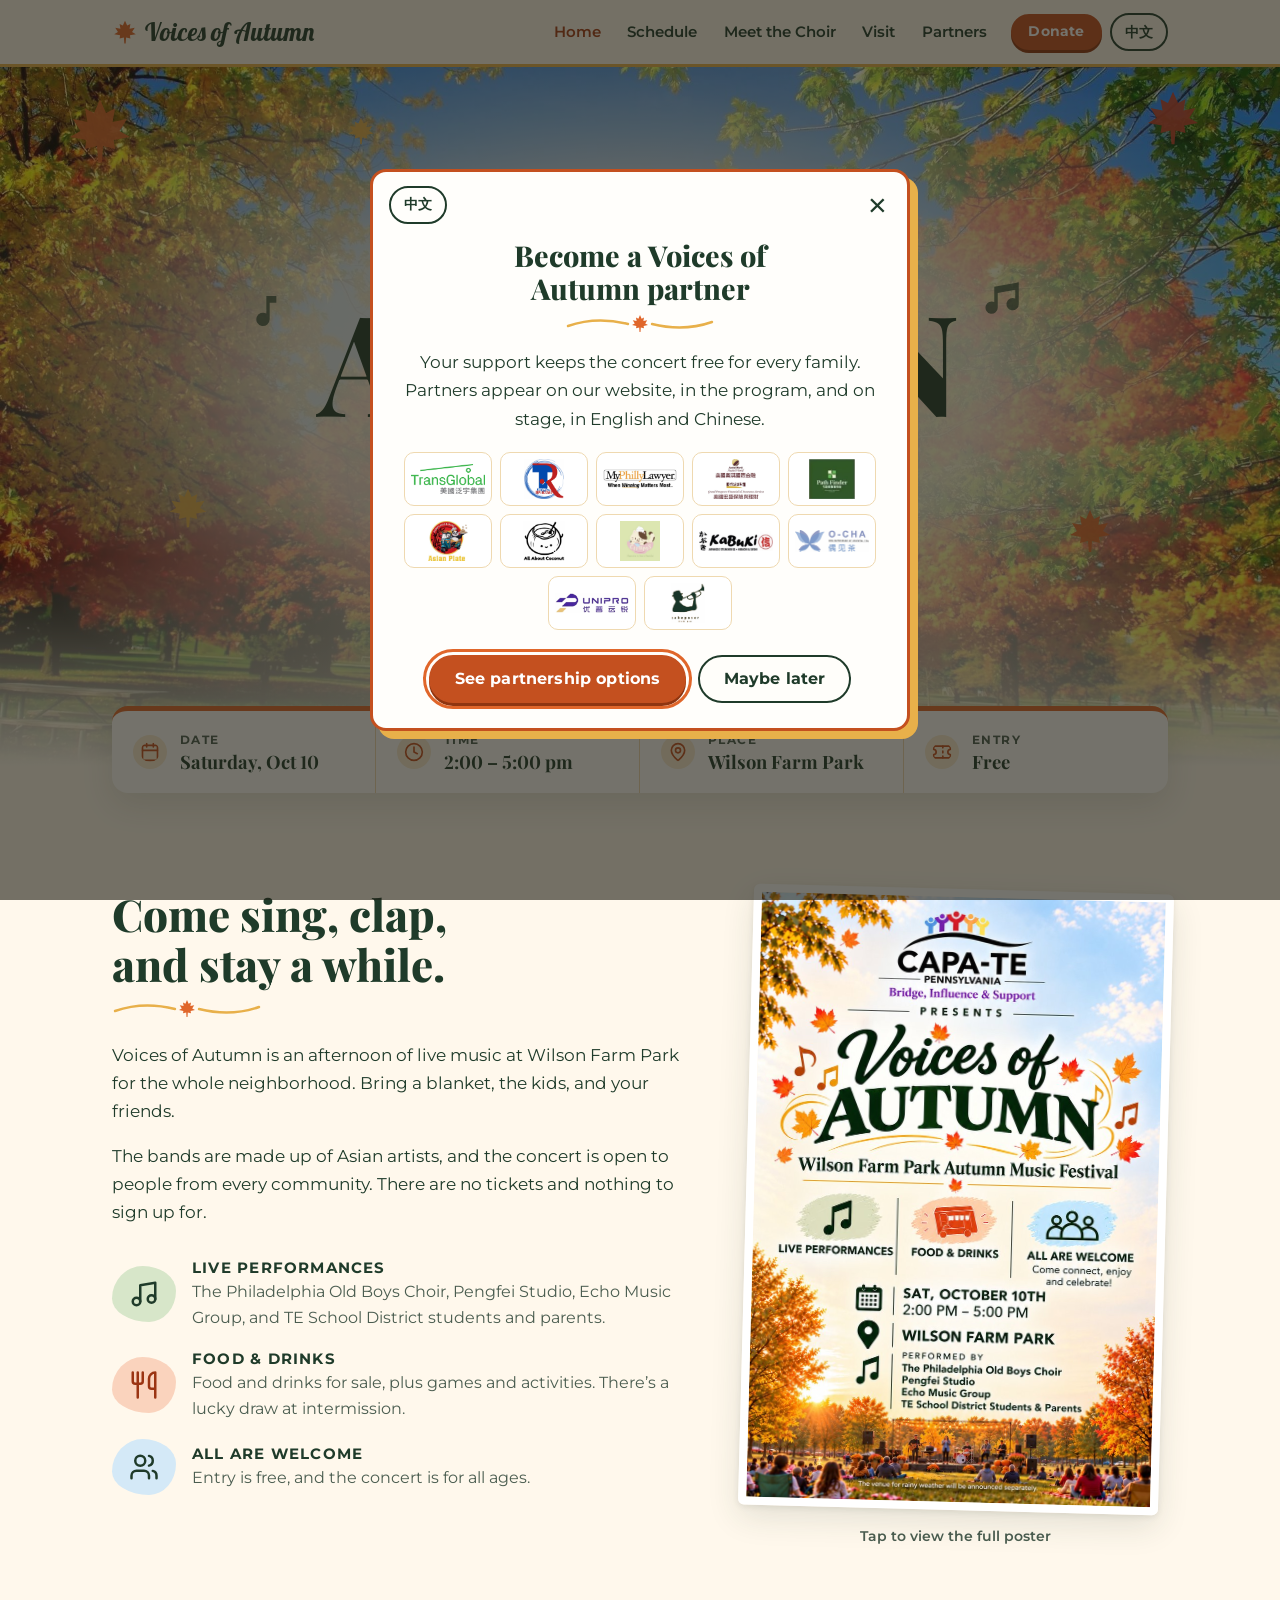
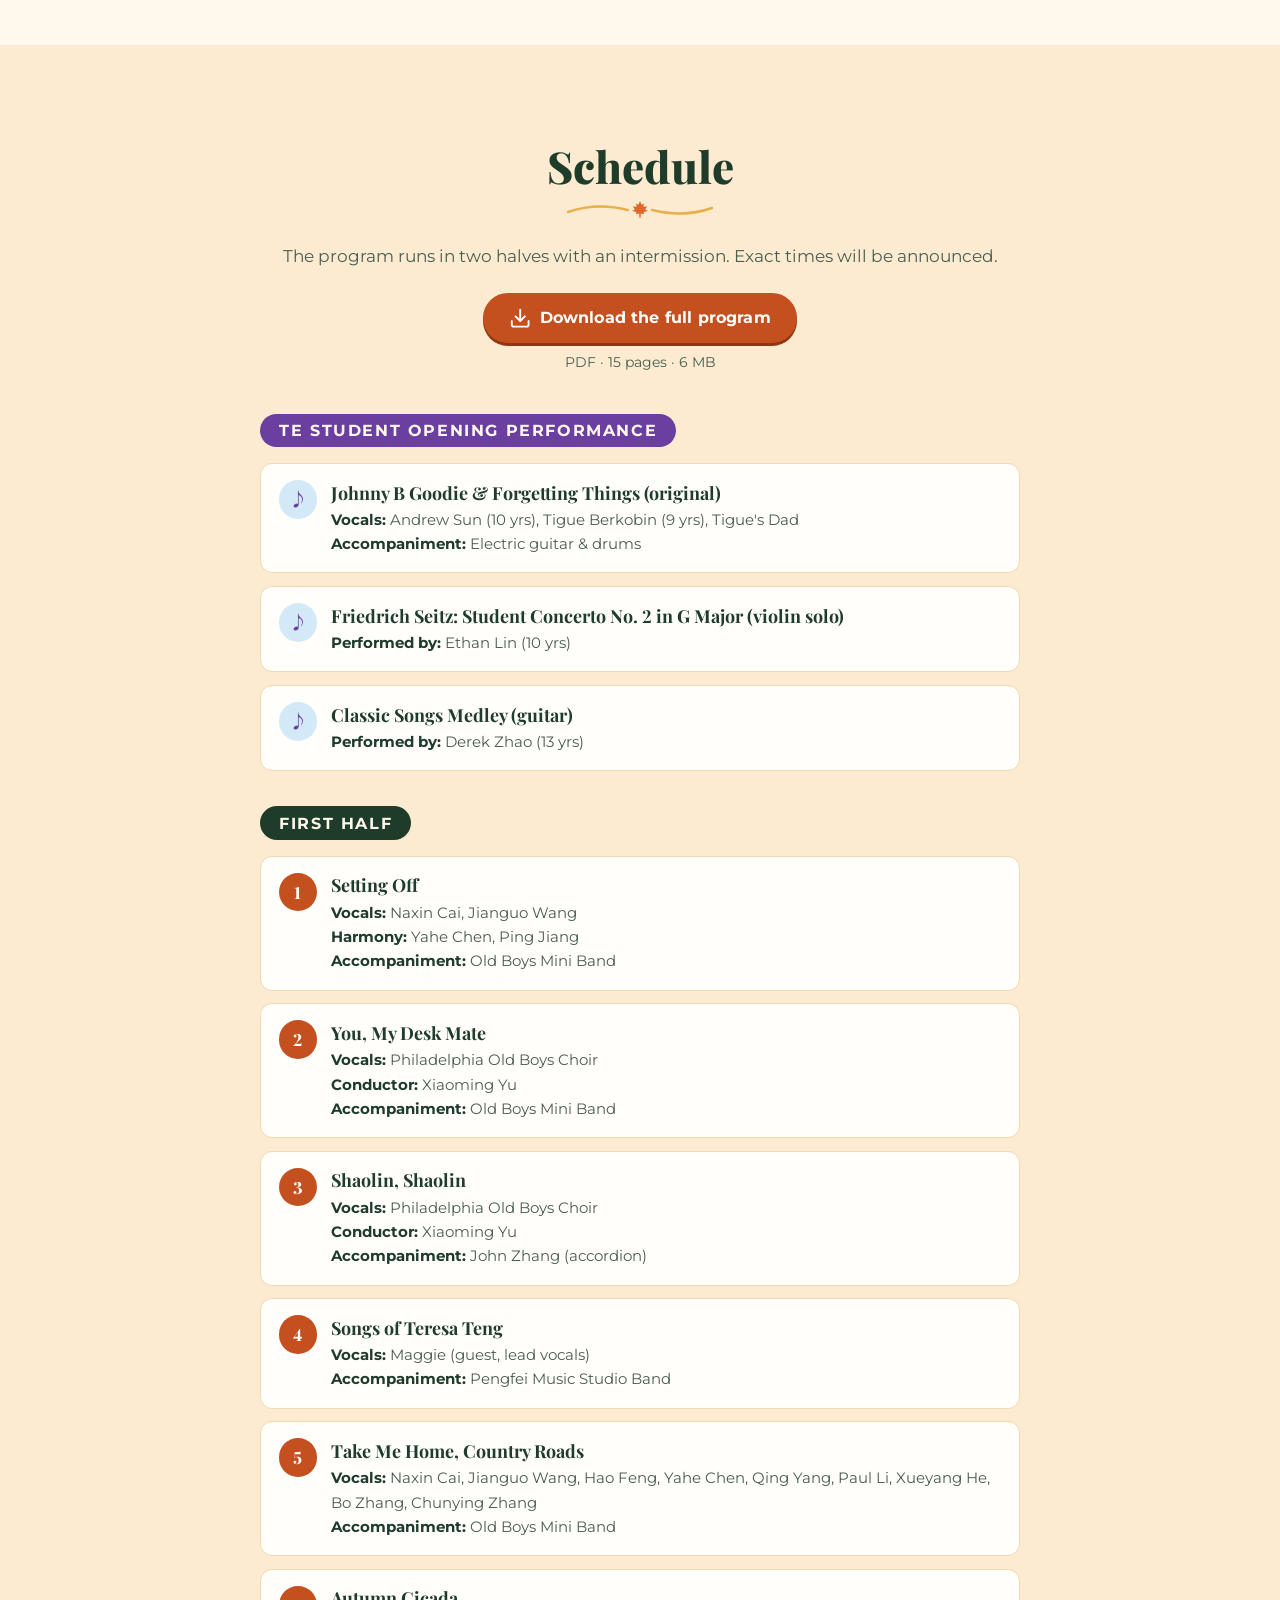
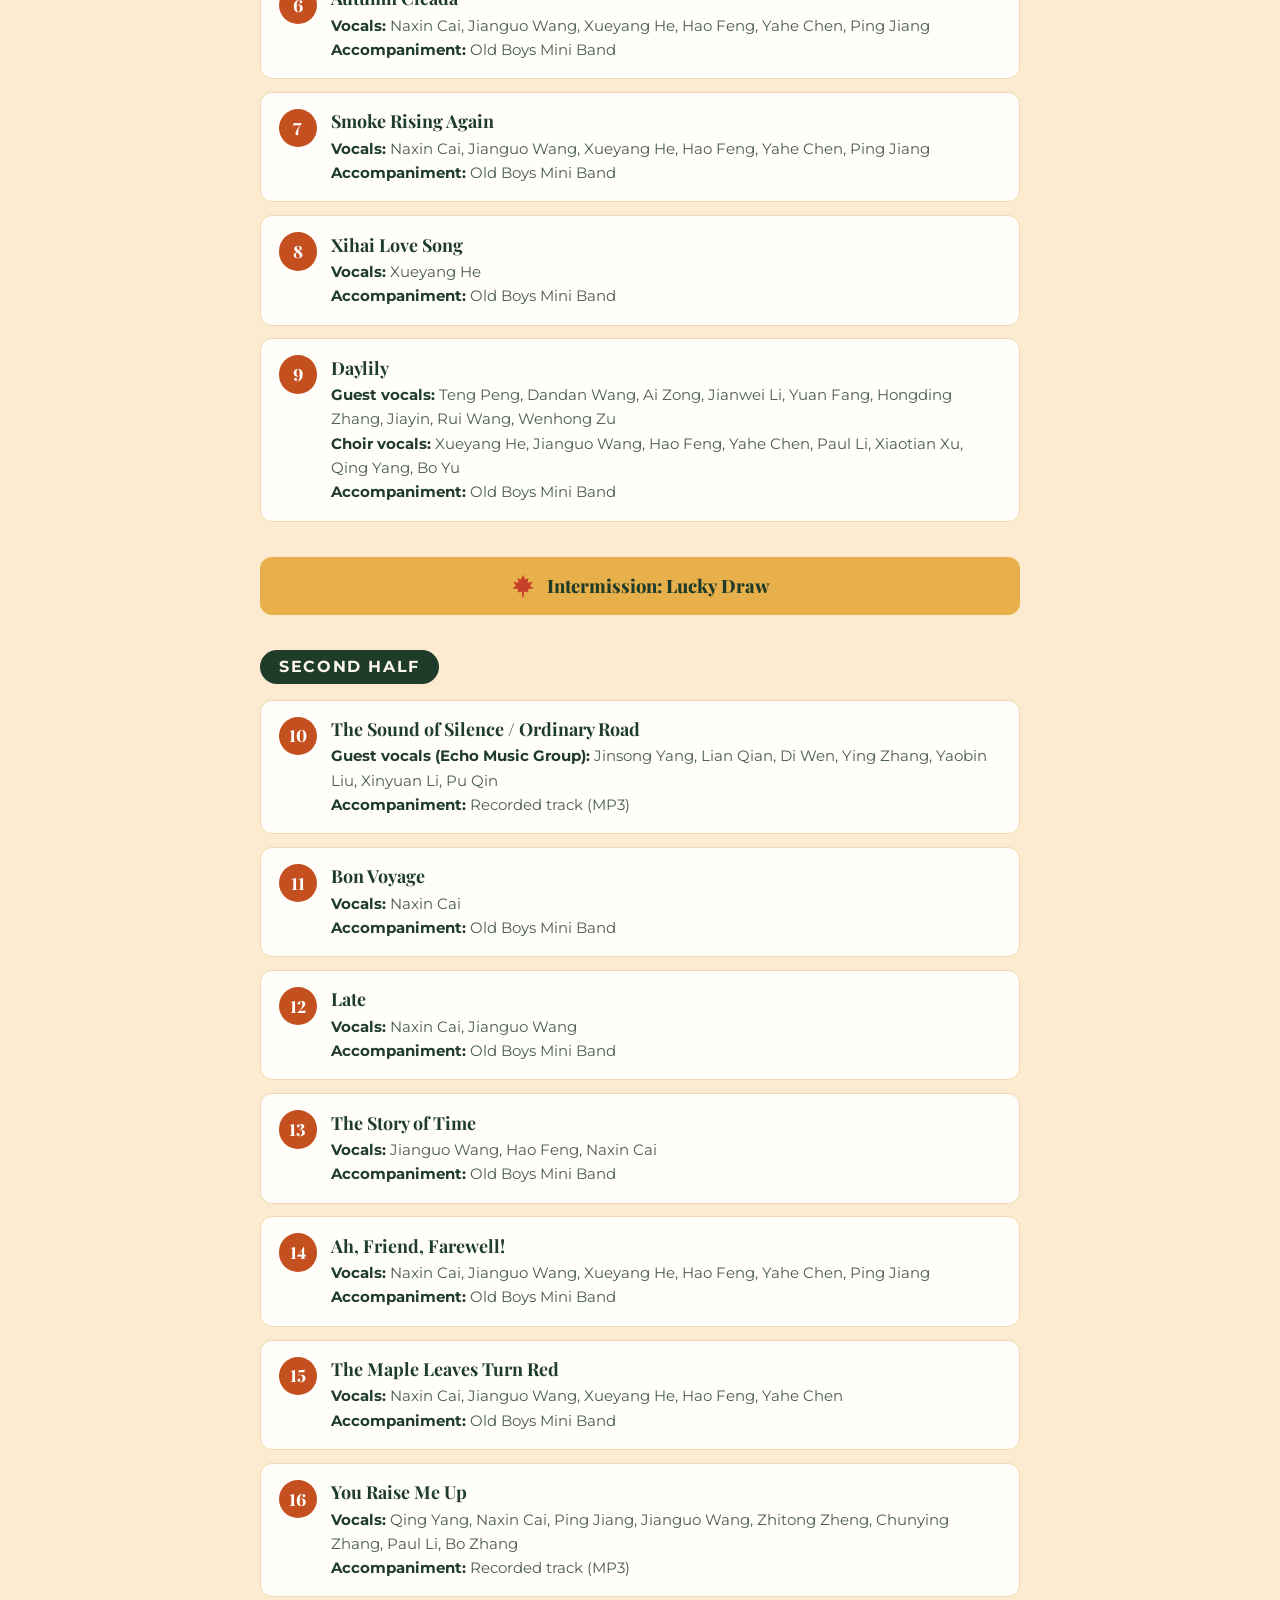
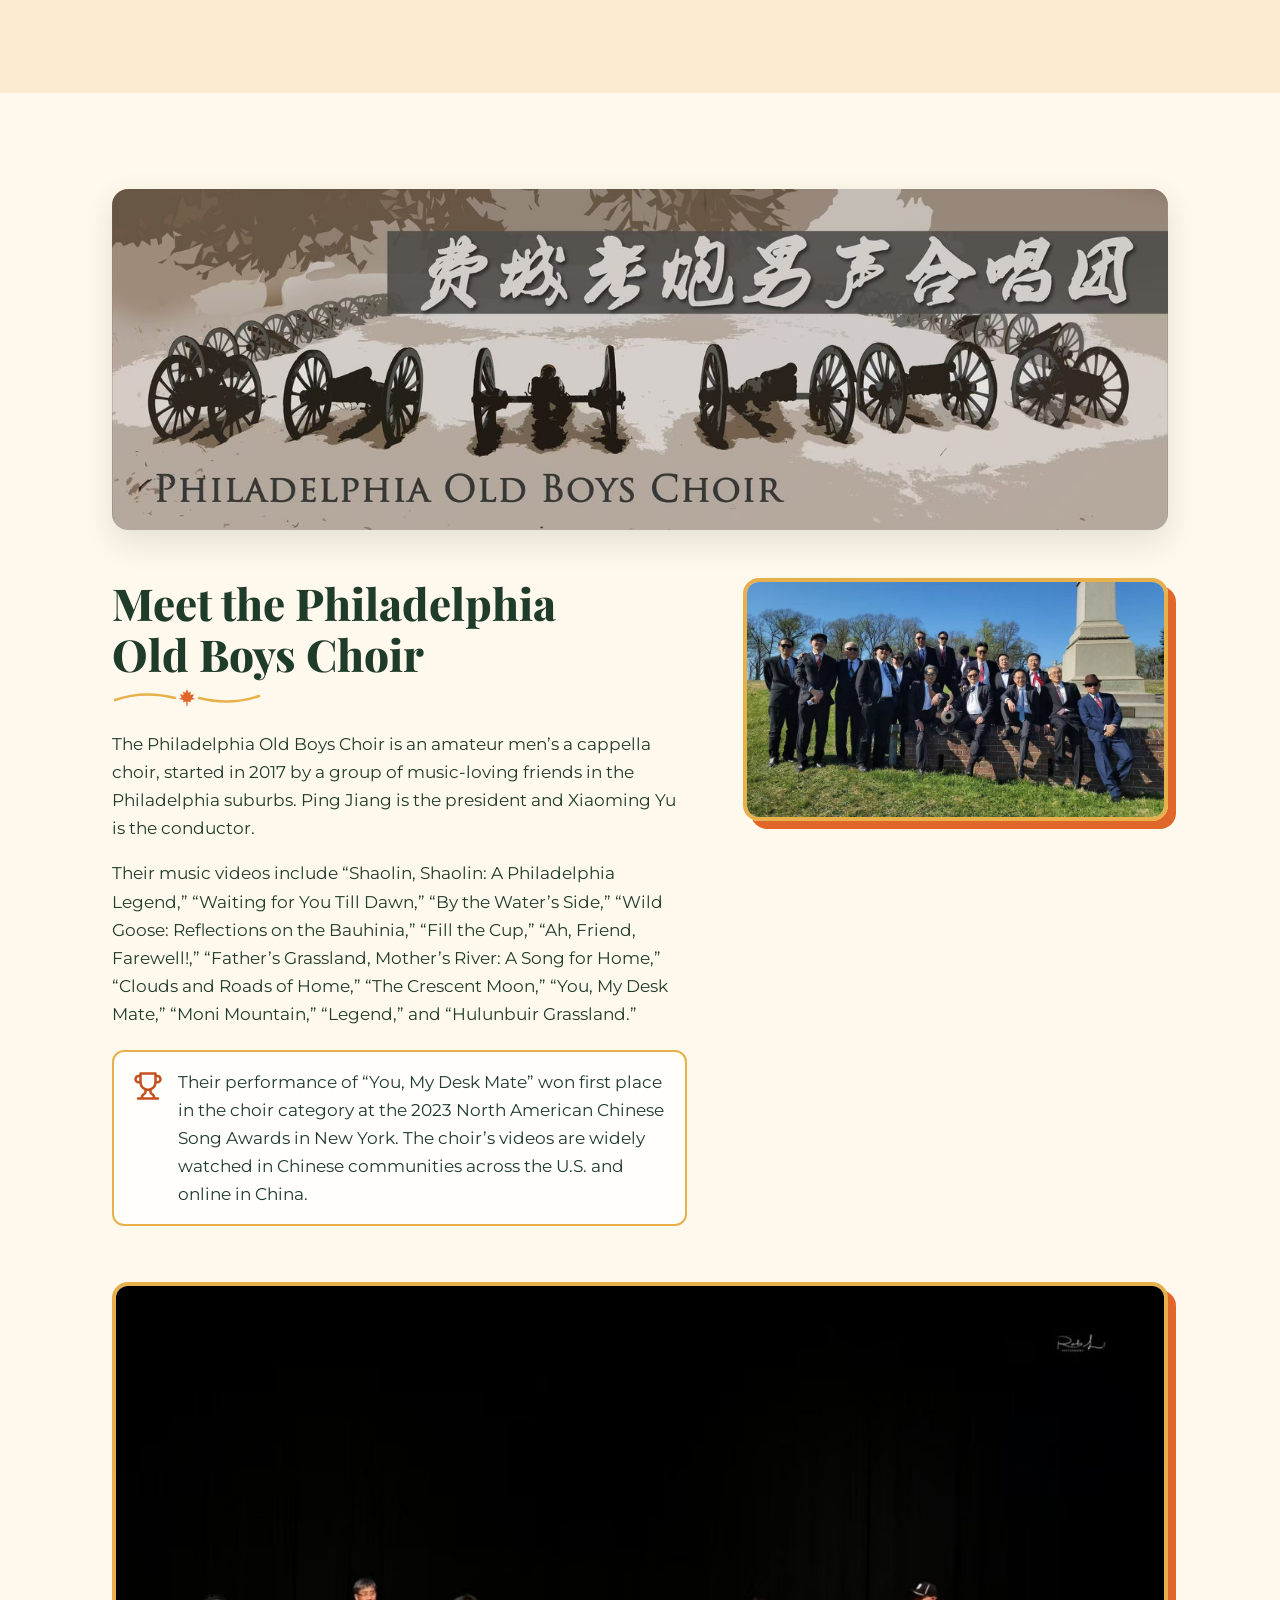
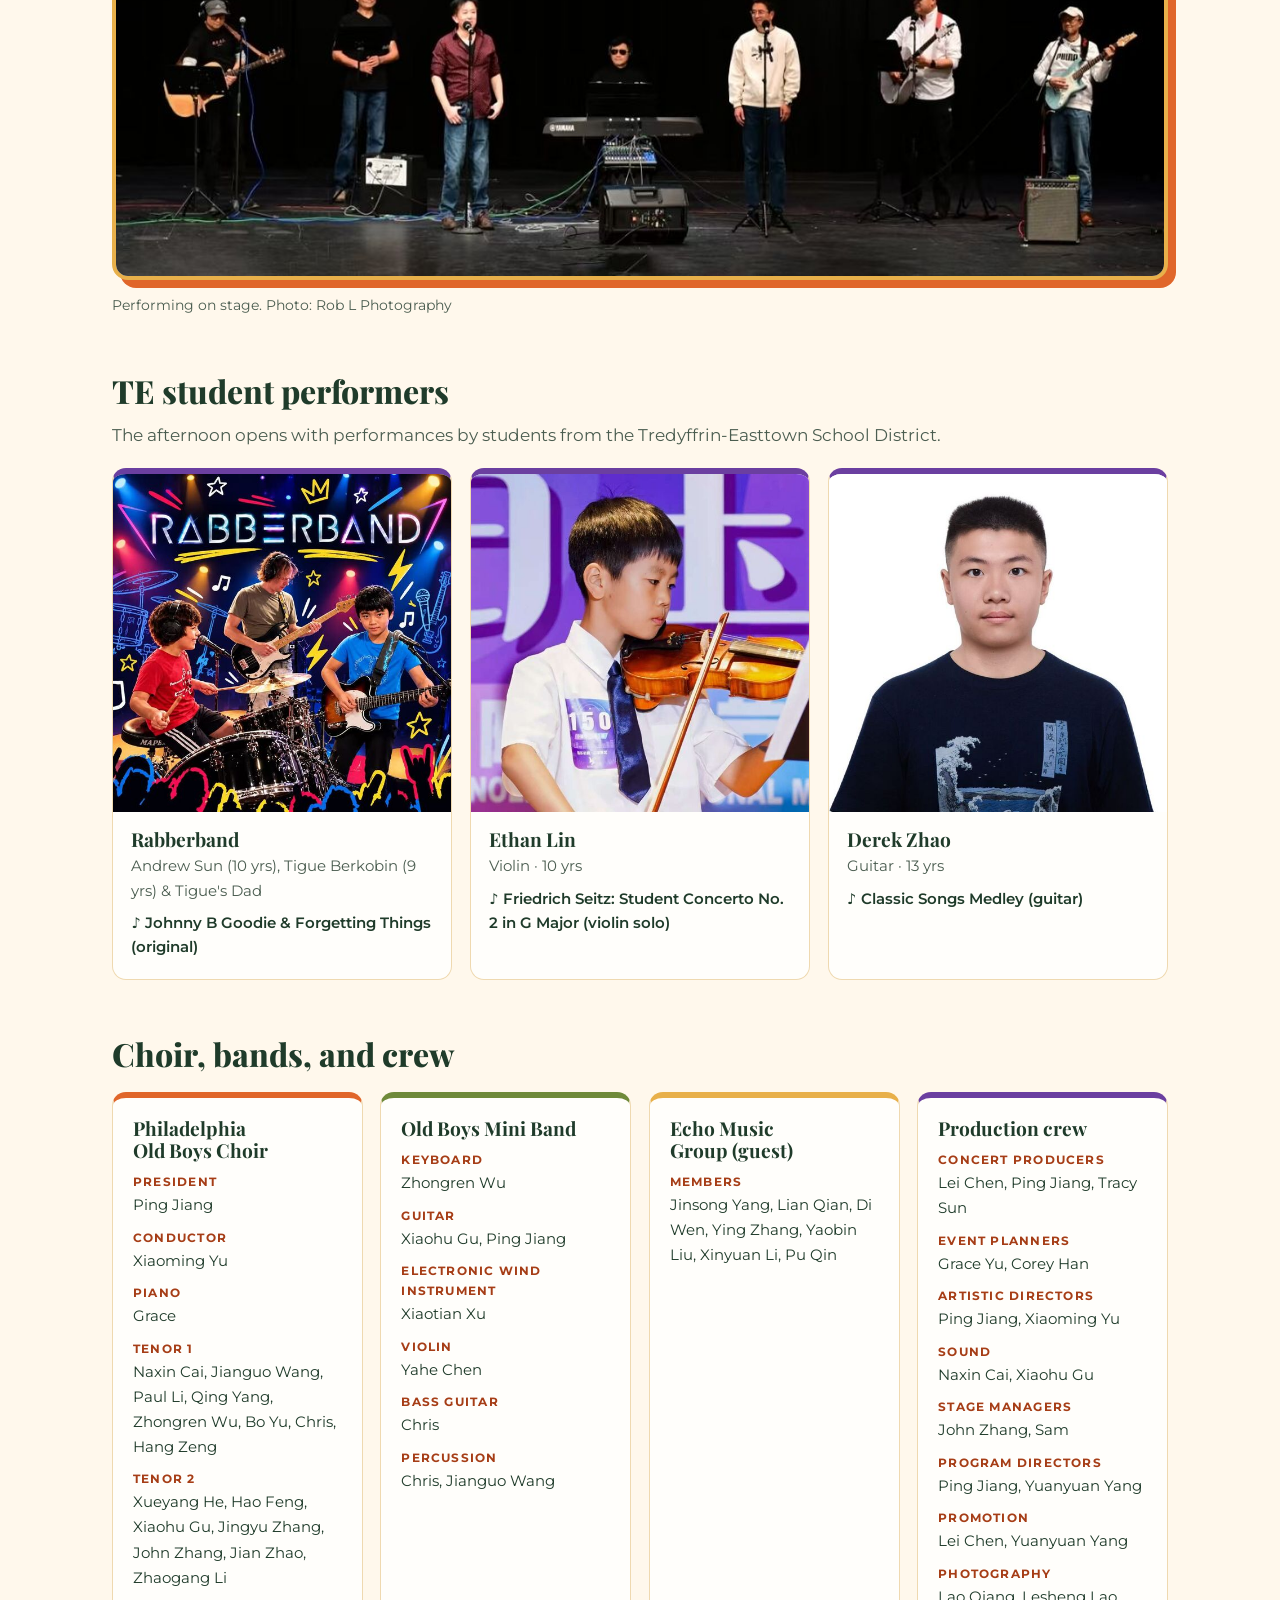
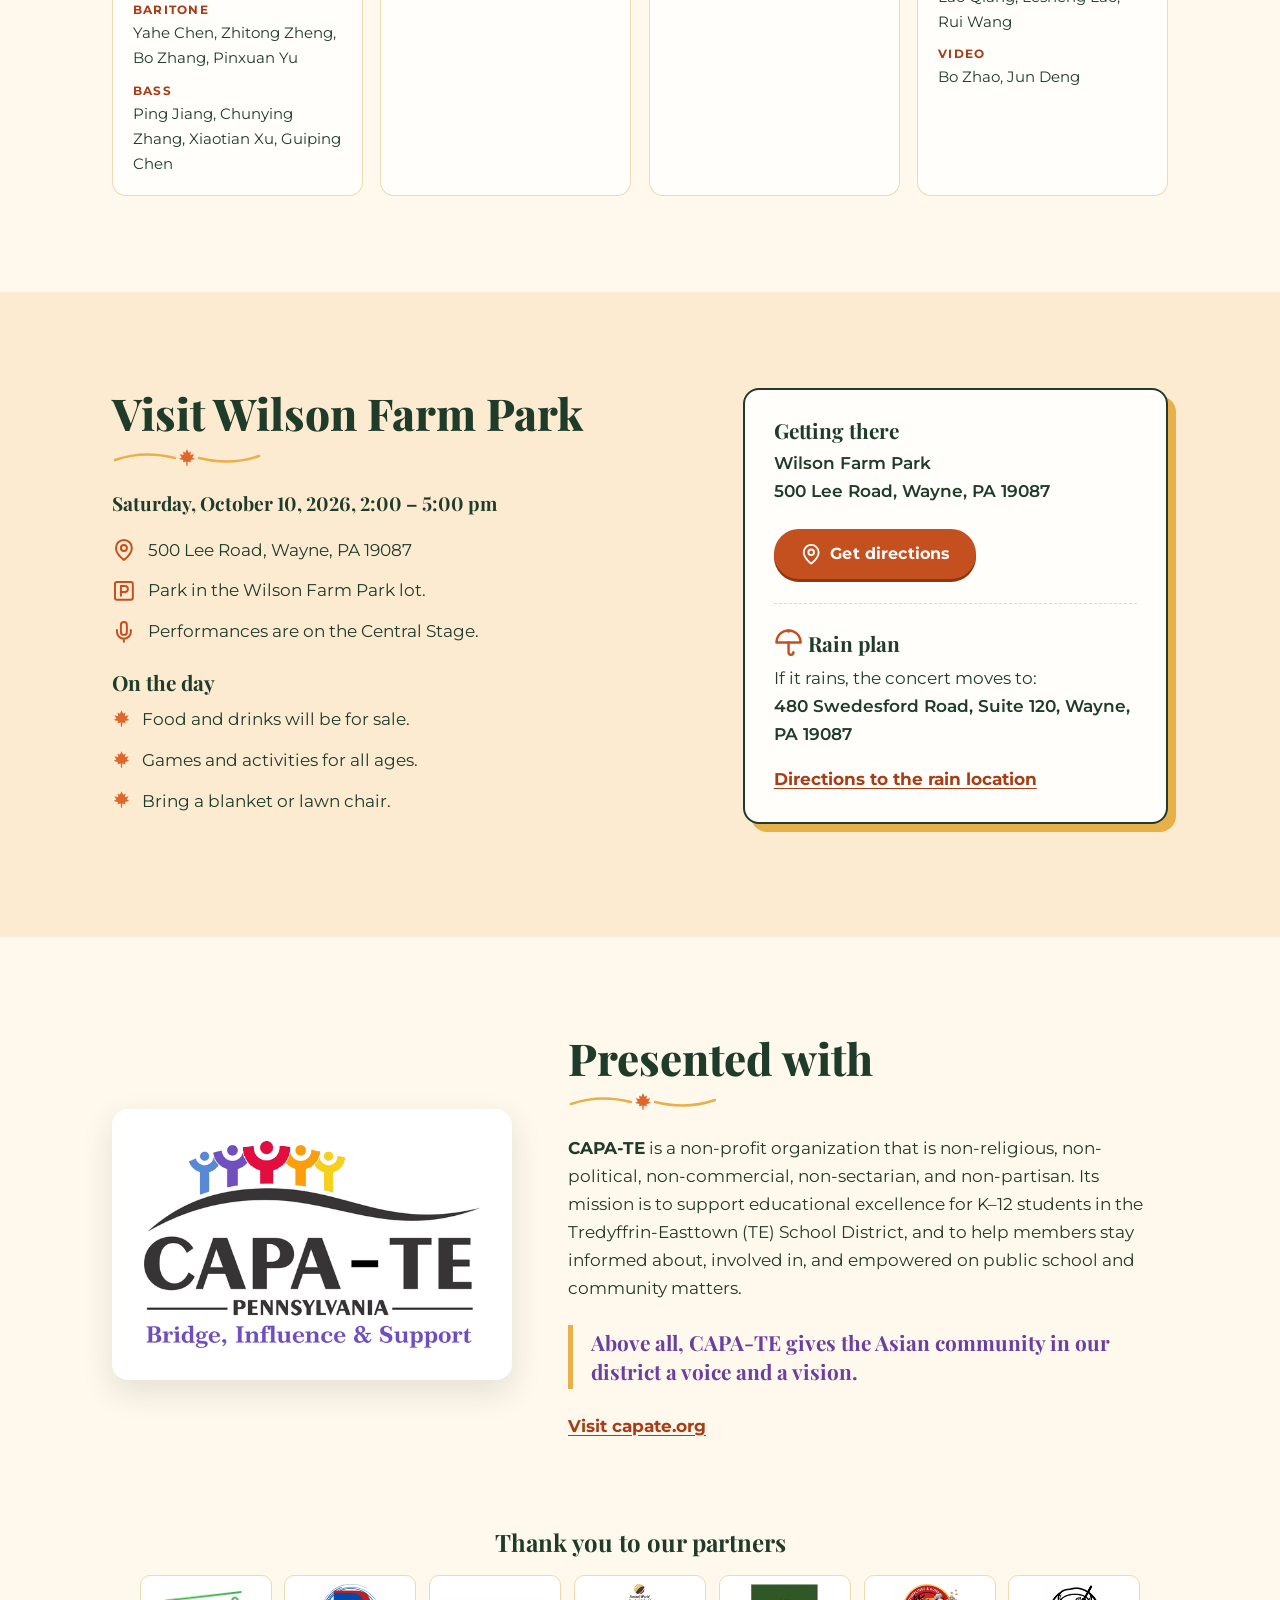
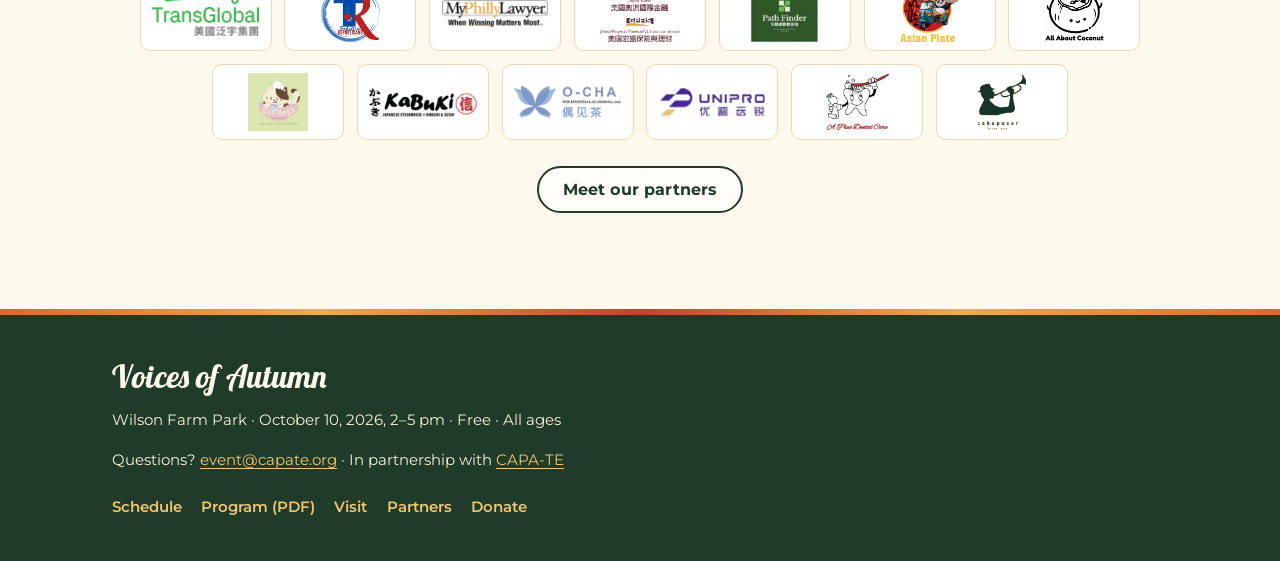
==== commit a008ac09: "Edit English site copy to read less like AI-generated text Ran the English prose on all three pages," ====
--- a/index.html
+++ b/index.html
@@ -106,12 +106,12 @@
     <div class="wrap split">
       <div>
         <h2 id="intro-h" data-i18n="intro.h">Come sing, clap, and stay a while.</h2>
-        <p data-i18n="intro.p1">Voices of Autumn brings neighbors together at the park for an afternoon of live music. Bring a blanket, bring the kids, bring your friends. Everyone is welcome.</p>
-        <p data-i18n="intro.p2">The bands performing are Asian artists, and the afternoon is open to every community. No tickets and no sign-up needed.</p>
+        <p data-i18n="intro.p1">Voices of Autumn is an afternoon of live music at Wilson Farm Park for the whole neighborhood. Bring a blanket, the kids, and your friends.</p>
+        <p data-i18n="intro.p2">The bands are made up of Asian artists, and the concert is open to people from every community. There are no tickets and nothing to sign up for.</p>
         <ul class="features">
           <li><span class="blob green"><svg class="ic" aria-hidden="true"><use href="#i-music"/></svg></span><div><h3 data-i18n="feat.live">Live performances</h3><p data-i18n="feat.liveText">The Philadelphia Old Boys Choir, Pengfei Studio, Echo Music Group, and TE School District students and parents.</p></div></li>
-          <li><span class="blob peach"><svg class="ic" aria-hidden="true"><use href="#i-food"/></svg></span><div><h3 data-i18n="feat.food">Food &amp; drinks</h3><p data-i18n="feat.foodText">Food and drinks for sale, plus games, activities, and raffles.</p></div></li>
-          <li><span class="blob sky"><svg class="ic" aria-hidden="true"><use href="#i-people"/></svg></span><div><h3 data-i18n="feat.all">All are welcome</h3><p data-i18n="feat.allText">Free entry and all ages. Come connect, enjoy, and celebrate!</p></div></li>
+          <li><span class="blob peach"><svg class="ic" aria-hidden="true"><use href="#i-food"/></svg></span><div><h3 data-i18n="feat.food">Food &amp; drinks</h3><p data-i18n="feat.foodText">Food and drinks for sale, plus games and activities. There’s a lucky draw at intermission.</p></div></li>
+          <li><span class="blob sky"><svg class="ic" aria-hidden="true"><use href="#i-people"/></svg></span><div><h3 data-i18n="feat.all">All are welcome</h3><p data-i18n="feat.allText">Entry is free, and the concert is for all ages.</p></div></li>
         </ul>
       </div>
       <figure class="poster">
@@ -147,11 +147,11 @@
       <div class="split">
         <div>
           <h2 id="choir-h" data-i18n="choir.h">Meet the Philadelphia Old Boys Choir</h2>
-          <p data-i18n="choir.p1">The Philadelphia Old Boys Choir was founded in 2017 by music lovers living in the suburbs of Philadelphia. What began as a gathering of friends has grown into an amateur men’s a cappella choir, led by President Ping Jiang and Conductor Xiaoming Yu.</p>
+          <p data-i18n="choir.p1">The Philadelphia Old Boys Choir is an amateur men’s a cappella choir, started in 2017 by a group of music-loving friends in the Philadelphia suburbs. Ping Jiang is the president and Xiaoming Yu is the conductor.</p>
           <p data-i18n="choir.p2">Their music videos include “Shaolin, Shaolin: A Philadelphia Legend,” “Waiting for You Till Dawn,” “By the Water’s Side,” “Wild Goose: Reflections on the Bauhinia,” “Fill the Cup,” “Ah, Friend, Farewell!,” “Father’s Grassland, Mother’s River: A Song for Home,” “Clouds and Roads of Home,” “The Crescent Moon,” “You, My Desk Mate,” “Moni Mountain,” “Legend,” and “Hulunbuir Grassland.”</p>
           <div class="callout">
             <svg aria-hidden="true"><use href="#i-trophy"/></svg>
-            <p data-i18n="choir.p3">Their performance of “You, My Desk Mate” won first place in the choir category at the 2023 North American Chinese Song Awards in New York. Their videos have reached wide audiences in Chinese communities across the U.S. and on online media in China.</p>
+            <p data-i18n="choir.p3">Their performance of “You, My Desk Mate” won first place in the choir category at the 2023 North American Chinese Song Awards in New York. The choir’s videos are widely watched in Chinese communities across the U.S. and online in China.</p>
           </div>
         </div>
         <figure class="photo">
@@ -179,8 +179,8 @@
         <p class="when" data-i18n="visit.when">Saturday, October 10, 2026, 2:00 – 5:00 pm</p>
         <ul class="info-list">
           <li><svg class="ic" aria-hidden="true"><use href="#i-pin"/></svg><span data-i18n="visit.addr">500 Lee Road, Wayne, PA 19087</span></li>
-          <li><svg class="ic" aria-hidden="true"><use href="#i-park"/></svg><span data-i18n="visit.parking">Parking is available in the Wilson Farm Park parking lot.</span></li>
-          <li><svg class="ic" aria-hidden="true"><use href="#i-mic"/></svg><span data-i18n="visit.stage">Performances take place at the Central Stage.</span></li>
+          <li><svg class="ic" aria-hidden="true"><use href="#i-park"/></svg><span data-i18n="visit.parking">Park in the Wilson Farm Park lot.</span></li>
+          <li><svg class="ic" aria-hidden="true"><use href="#i-mic"/></svg><span data-i18n="visit.stage">Performances are on the Central Stage.</span></li>
         </ul>
         <h3 data-i18n="visit.dayH">On the day</h3>
         <ul class="checks">
